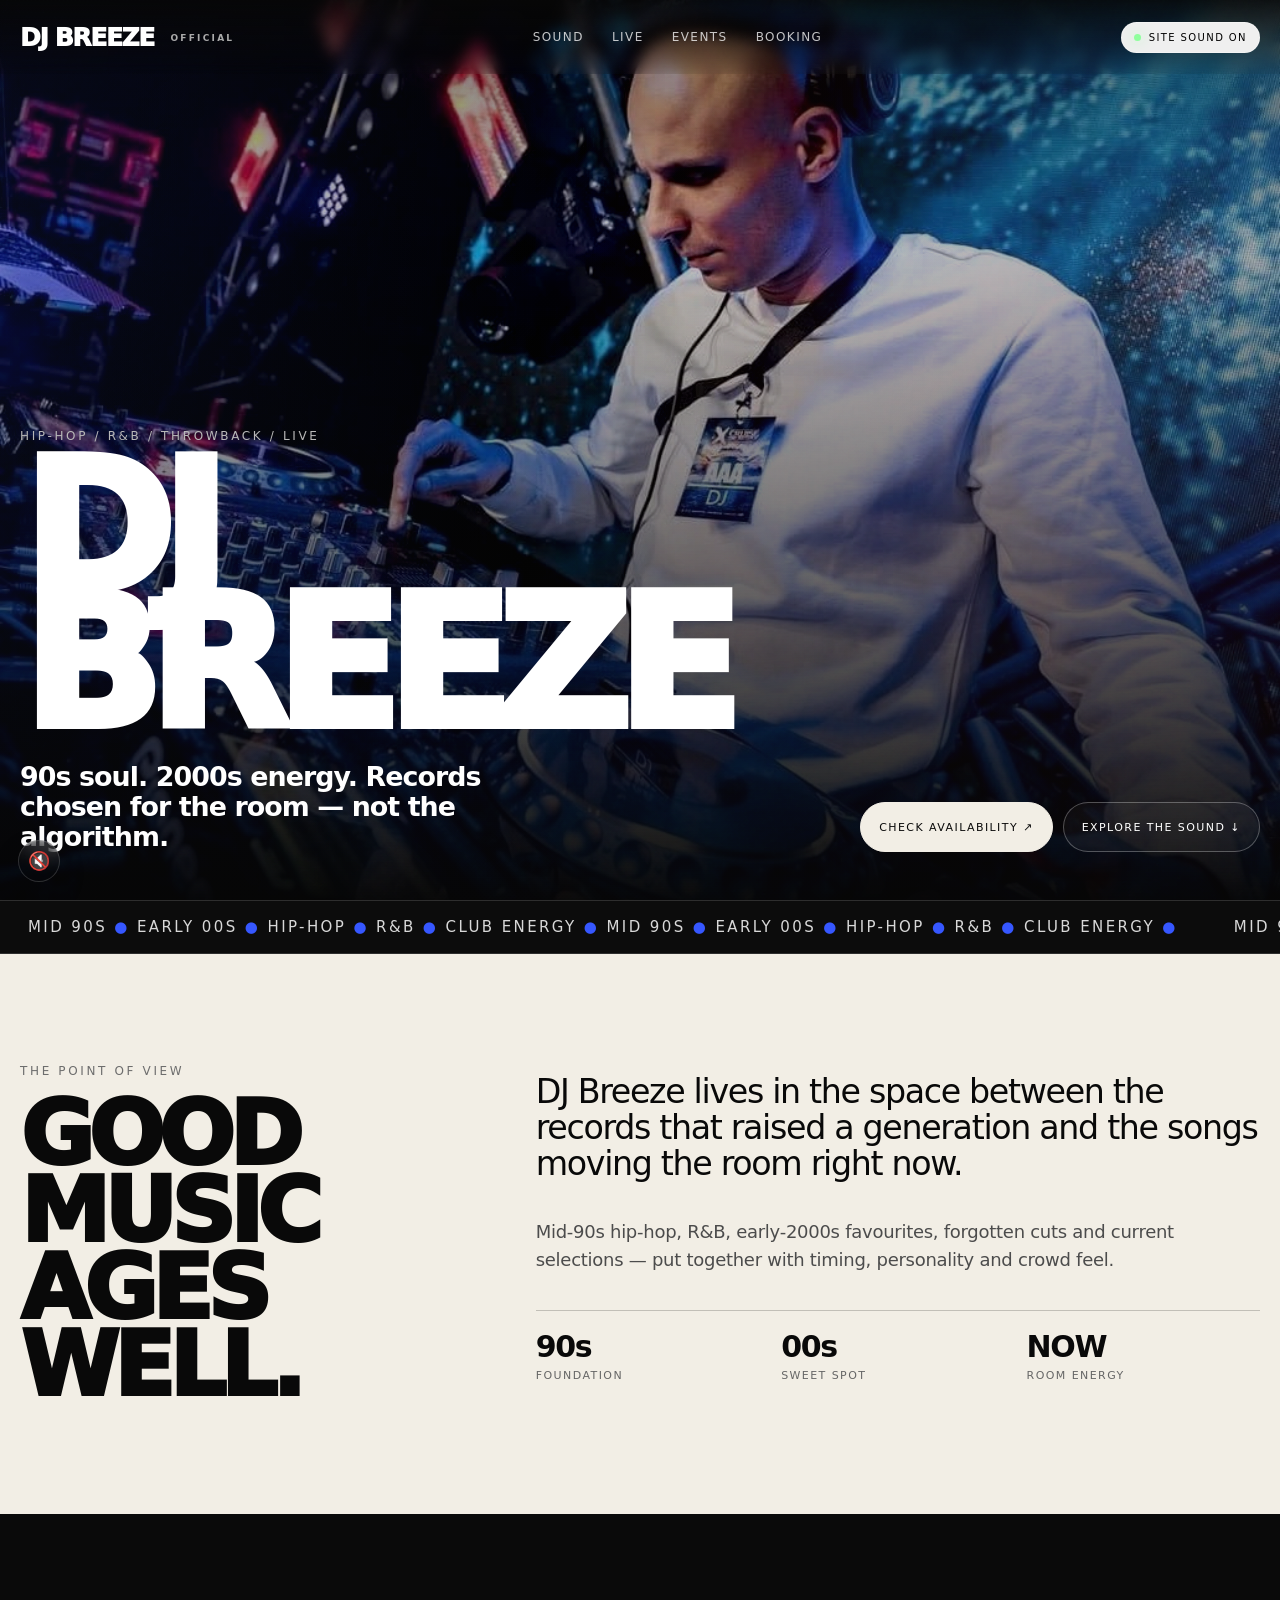
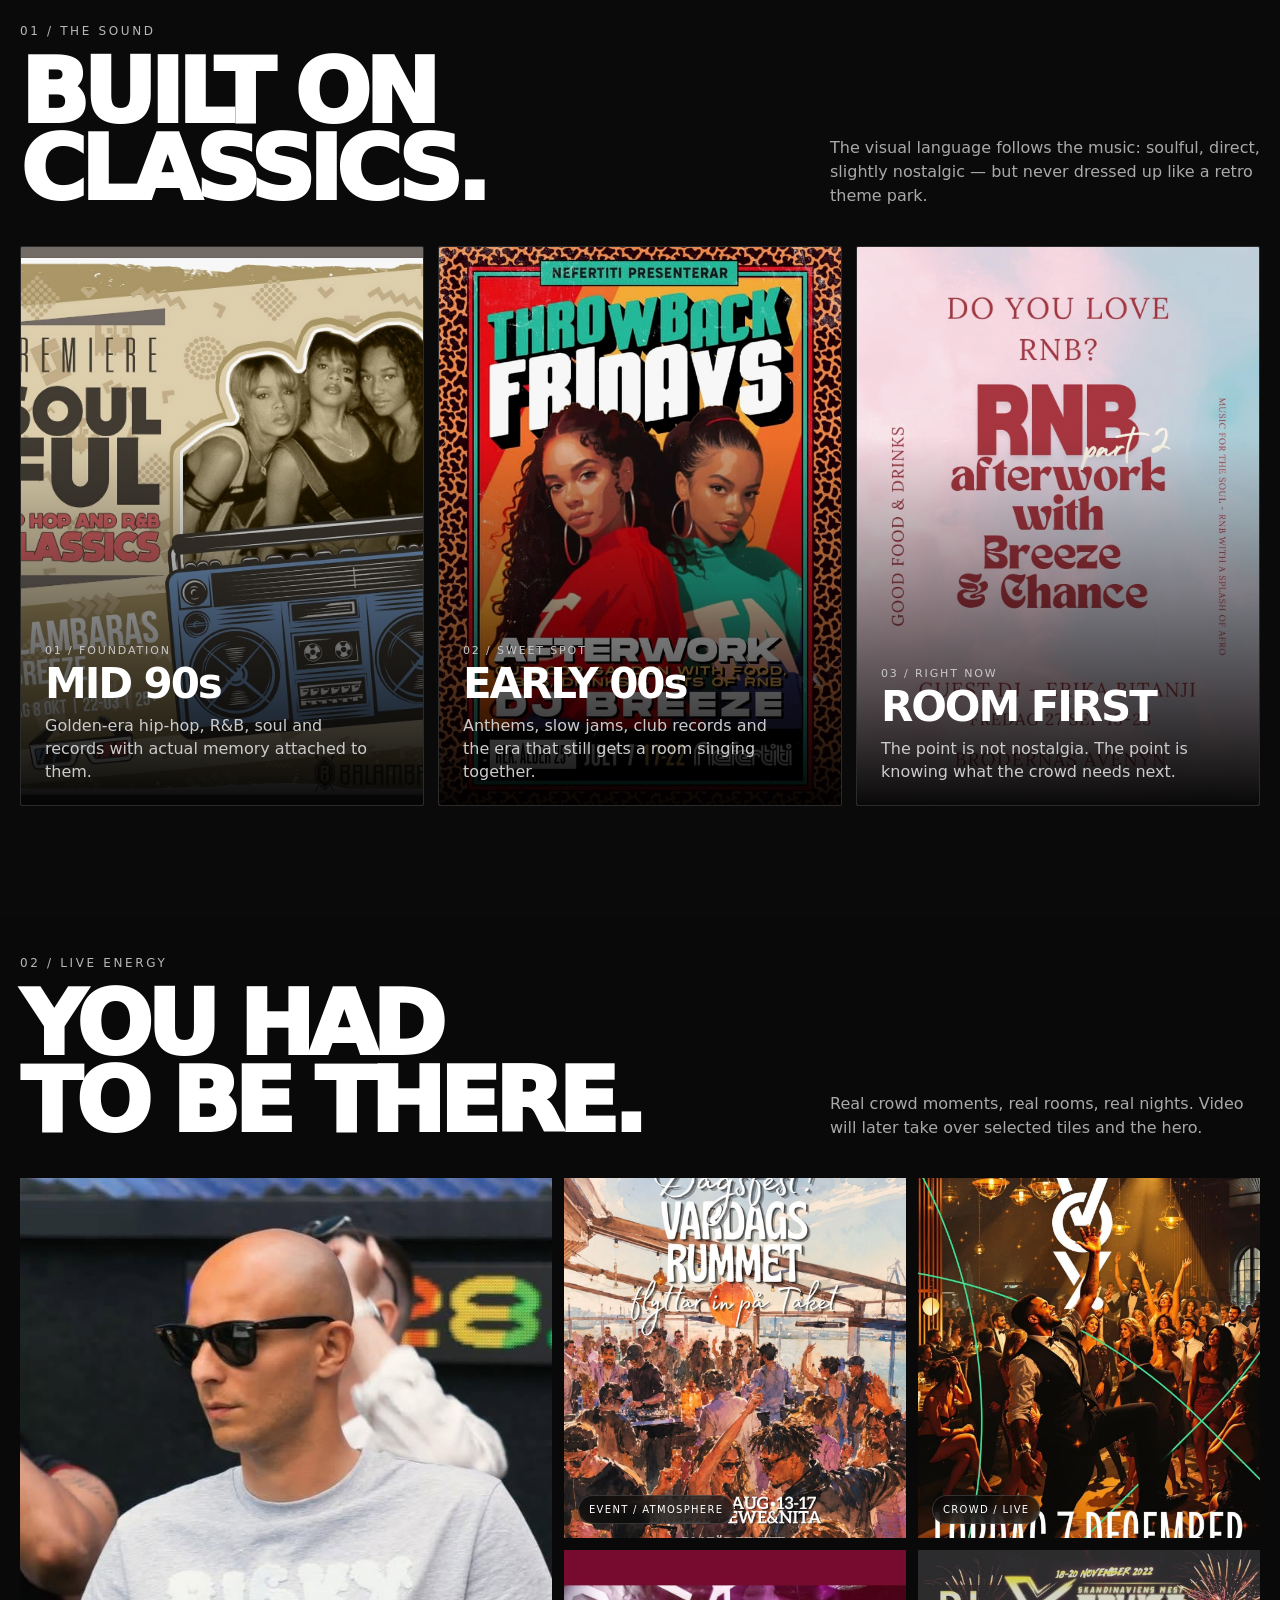
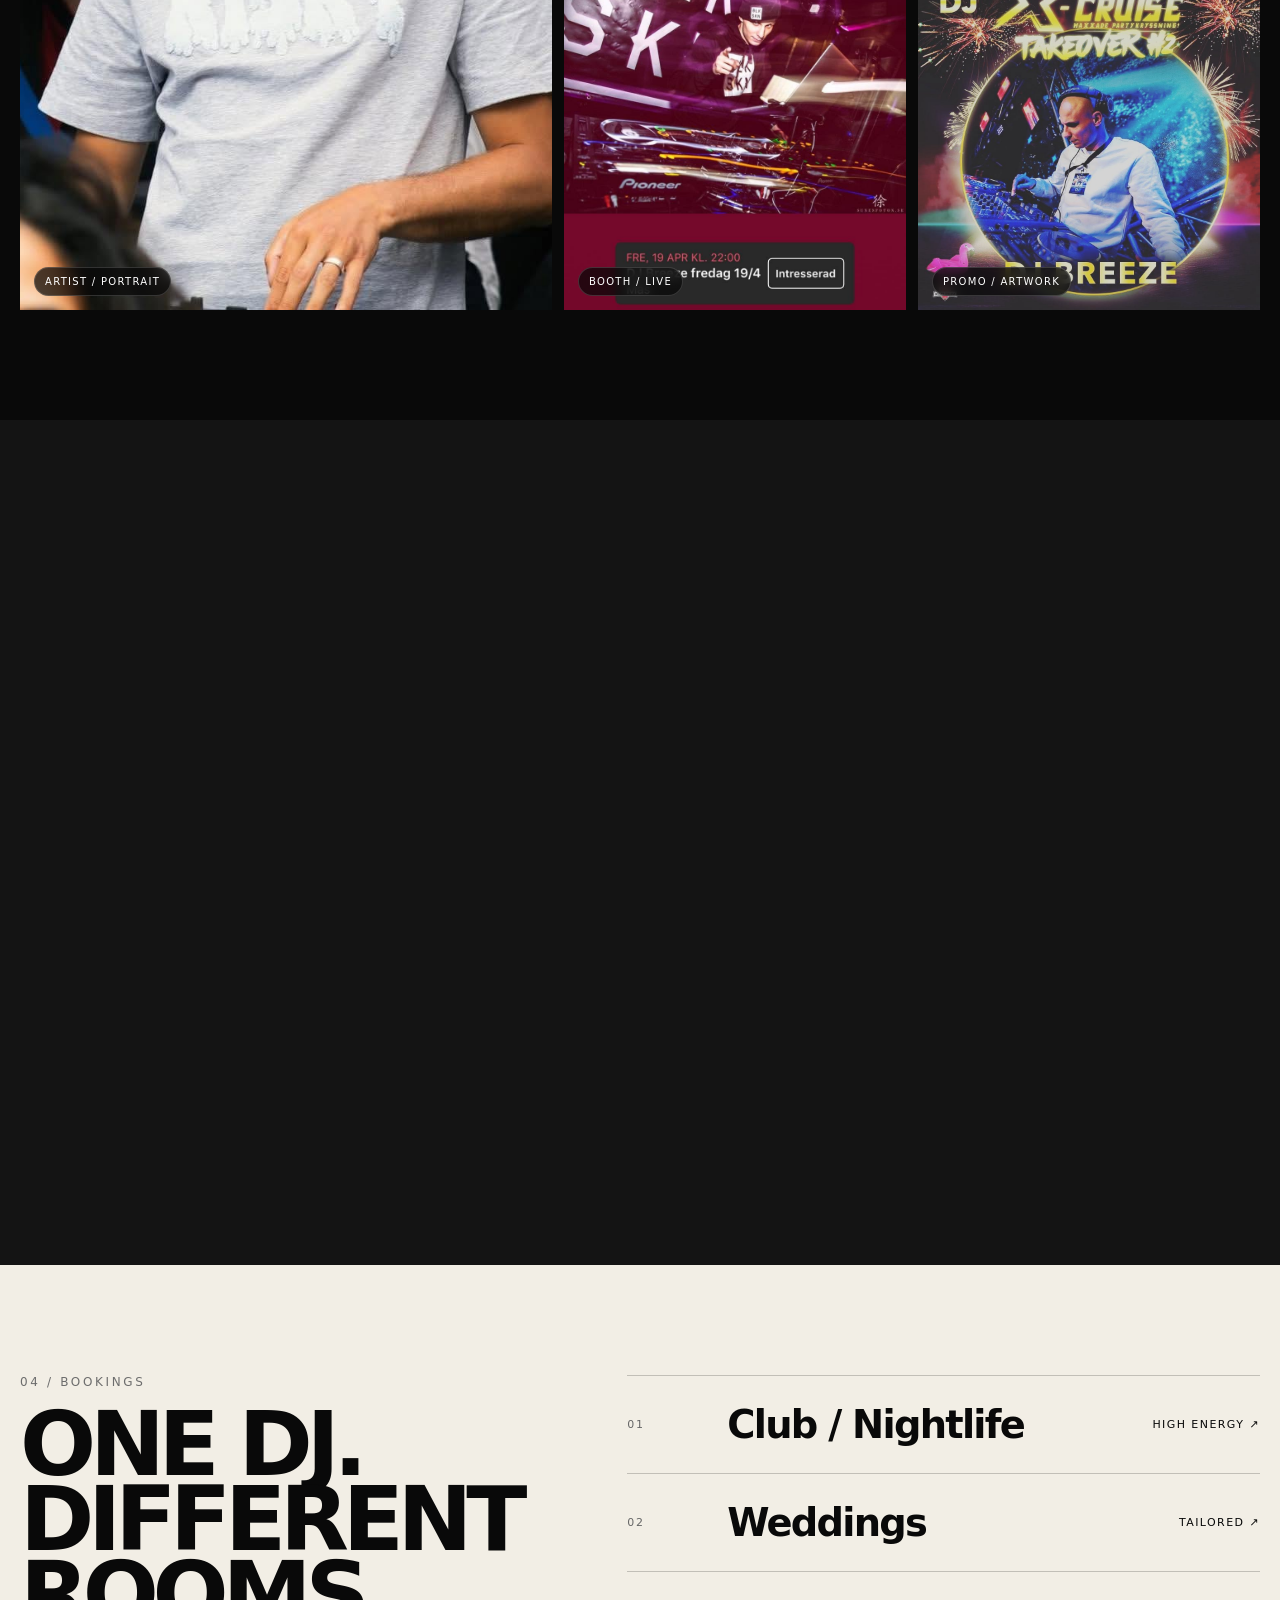
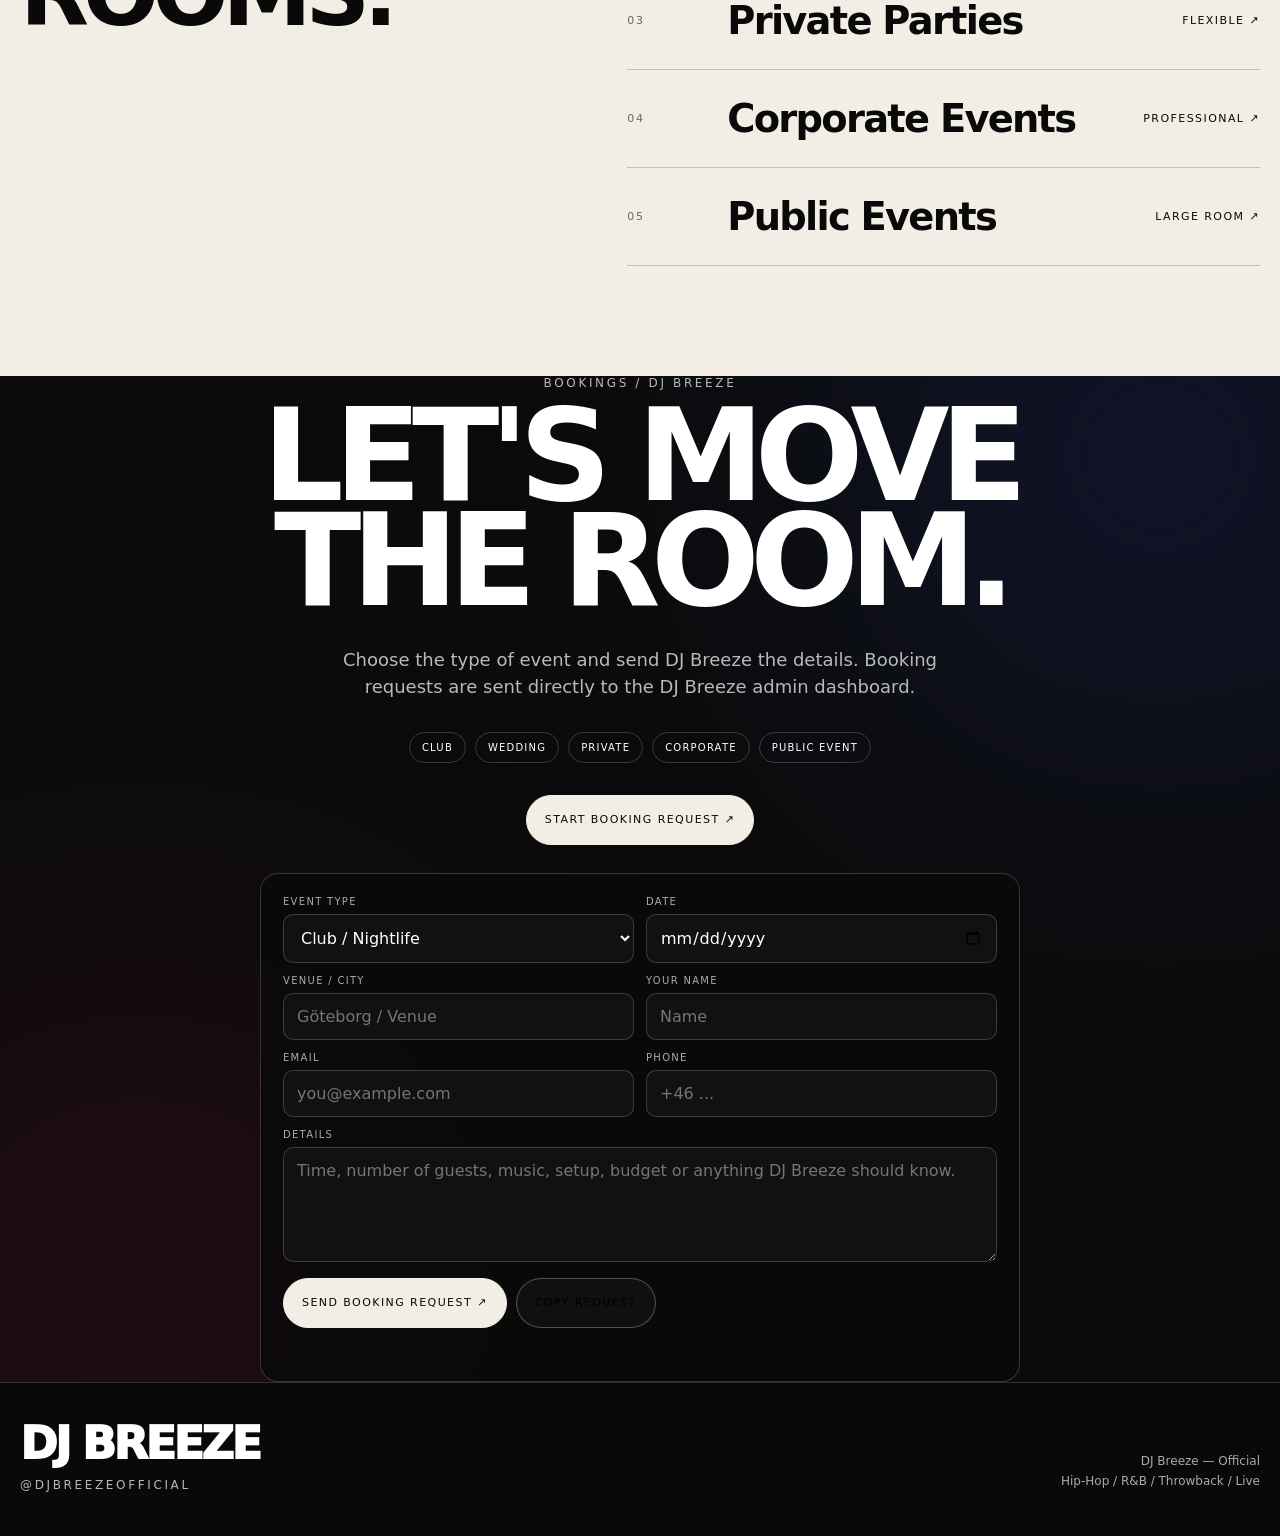
==== index.html @ ec3ae21b "Replace mobile patch stack with dedicated premium responsive layout [skip ci]" ====
<!doctype html>
<html lang="sv">
<head>
<meta charset="utf-8" />
<meta name="viewport" content="width=device-width, initial-scale=1" />
<title>DJ Breeze — Official</title>
<meta name="description" content="DJ Breeze — Hip-Hop, R&B, throwback energy och live moments." />
<style>
  :root {
    --ink:#090909;
    --paper:#f2eee5;
    --paper-2:#ddd5c5;
    --wine:#8a1538;
    --blue:#3657ff;
    --line:rgba(255,255,255,.18);
    --muted:#a7a7a7;
    --max:1400px;
  }
  *{box-sizing:border-box}
  html{scroll-behavior:smooth;background:var(--ink)}
  body{
    margin:0;background:var(--ink);color:#fff;
    font-family:Inter, ui-sans-serif, system-ui, -apple-system, BlinkMacSystemFont, "Segoe UI", sans-serif;
    overflow-x:hidden;
  }
  body::before{
    content:"";position:fixed;inset:0;pointer-events:none;z-index:99;opacity:.12;
    background-image:url("data:image/svg+xml,%3Csvg viewBox='0 0 180 180' xmlns='http://www.w3.org/2000/svg'%3E%3Cfilter id='n'%3E%3CfeTurbulence type='fractalNoise' baseFrequency='.9' numOctaves='3' stitchTiles='stitch'/%3E%3C/filter%3E%3Crect width='100%25' height='100%25' filter='url(%23n)' opacity='.45'/%3E%3C/svg%3E");
    mix-blend-mode:soft-light;
  }
  a{color:inherit;text-decoration:none}
  button{font:inherit}
  .wrap{width:min(calc(100% - 40px),var(--max));margin:auto}
  .kicker{font-size:12px;letter-spacing:.22em;text-transform:uppercase;color:#b8b8b8}
  .section{padding:110px 0}
  .rule{height:1px;background:rgba(255,255,255,.16)}
  .nav{
    position:fixed;top:0;left:0;right:0;z-index:50;height:74px;
    display:flex;align-items:center;background:linear-gradient(to bottom,rgba(7,7,7,.88),rgba(7,7,7,.08));
    backdrop-filter:blur(7px);
  }
  .nav-inner{width:min(calc(100% - 40px),var(--max));margin:auto;display:flex;align-items:center;justify-content:space-between;gap:30px}
  .brand{font-weight:950;letter-spacing:-.055em;font-size:25px}
  .brand small{font-size:9px;letter-spacing:.25em;font-weight:700;margin-left:9px;color:#aaa;vertical-align:middle}
  .nav-links{display:flex;gap:28px;font-size:12px;text-transform:uppercase;letter-spacing:.12em}
  .nav-links a{opacity:.76;transition:.2s}
  .nav-links a:hover{opacity:1}
  .sound-chip{
    border:1px solid rgba(255,255,255,.28);border-radius:999px;padding:9px 12px;
    font-size:10px;letter-spacing:.14em;text-transform:uppercase;display:flex;gap:8px;align-items:center;
  }
  .sound-dot{width:7px;height:7px;border-radius:50%;background:#707070}
  .hero{min-height:100svh;position:relative;display:flex;align-items:flex-end;overflow:hidden}
  .hero-media{position:absolute;inset:0}
  .hero-media img{width:100%;height:100%;object-fit:cover;object-position:center 43%;filter:saturate(.86) contrast(1.06)}
  .hero-media::after{
    content:"";position:absolute;inset:0;
    background:
      linear-gradient(to top,rgba(6,6,6,.98) 0%,rgba(6,6,6,.45) 44%,rgba(6,6,6,.18) 70%,rgba(6,6,6,.5) 100%),
      linear-gradient(95deg,rgba(54,87,255,.13),transparent 42%,rgba(138,21,56,.17));
  }
  .hero-content{position:relative;z-index:2;width:min(calc(100% - 40px),var(--max));margin:0 auto;padding:130px 0 48px}
  .hero-topline{display:flex;justify-content:flex-start;align-items:end;gap:24px;margin-bottom:18px}
  .hero h1{margin:0;font-size:clamp(76px,14.4vw,220px);line-height:.74;letter-spacing:-.08em;font-weight:1000}
  .hero h1 span{display:block}
  .hero-sub{display:flex;justify-content:space-between;align-items:flex-end;gap:30px;margin-top:28px}
  .hero-sub p{margin:0;max-width:540px;font-size:clamp(20px,2.1vw,33px);line-height:1.12;font-weight:650;letter-spacing:-.035em}
  .hero-actions{display:flex;gap:10px;flex-wrap:wrap;justify-content:flex-end}
  .btn{
    min-height:50px;padding:0 18px;border-radius:999px;border:1px solid rgba(255,255,255,.28);
    display:inline-flex;align-items:center;justify-content:center;gap:9px;text-transform:uppercase;
    font-size:11px;letter-spacing:.13em;transition:.25s;background:rgba(255,255,255,.03)
  }
  .btn:hover{transform:translateY(-2px);background:#fff;color:#000}
  .btn.primary{background:var(--paper);color:#090909;border-color:var(--paper)}
  .marquee{overflow:hidden;border-top:1px solid rgba(255,255,255,.14);border-bottom:1px solid rgba(255,255,255,.14);background:#0c0c0c}
  .marquee-track{display:flex;width:max-content;animation:marquee 24s linear infinite}
  .marquee-item{font-size:15px;letter-spacing:.16em;text-transform:uppercase;padding:17px 28px;white-space:nowrap;color:#d8d8d8}
  .marquee-item b{color:var(--blue)}
  @keyframes marquee{to{transform:translateX(-50%)}}
  .manifesto{background:var(--paper);color:var(--ink)}
  .manifesto-grid{display:grid;grid-template-columns:.8fr 1.3fr;gap:70px;align-items:start}
  .manifesto h2{font-size:clamp(52px,7vw,115px);line-height:.86;letter-spacing:-.065em;margin:0;font-weight:950}
  .manifesto-copy{padding-top:10px}
  .manifesto-copy p{font-size:clamp(23px,2.6vw,42px);line-height:1.08;letter-spacing:-.04em;margin:0 0 36px;max-width:920px}
  .manifesto-meta{display:grid;grid-template-columns:repeat(3,1fr);gap:12px;border-top:1px solid rgba(0,0,0,.2);padding-top:18px}
  .meta-box strong{display:block;font-size:30px;letter-spacing:-.045em}
  .meta-box span{font-size:11px;letter-spacing:.13em;text-transform:uppercase;color:#666}
  .sound-section{background:#0a0a0a}
  .section-head{display:flex;align-items:flex-end;justify-content:space-between;gap:30px;margin-bottom:38px}
  .section-head h2{font-size:clamp(50px,7vw,104px);line-height:.86;letter-spacing:-.065em;margin:0;font-weight:950}
  .section-head p{max-width:430px;color:#a9a9a9;line-height:1.5;margin:0}
  .era-grid{display:grid;grid-template-columns:repeat(3,1fr);gap:14px}
  .era-card{position:relative;min-height:560px;overflow:hidden;border-radius:2px;background:#161616;border:1px solid rgba(255,255,255,.09)}
  .era-card img{width:100%;height:100%;object-fit:cover;position:absolute;inset:0;transition:transform .6s ease;filter:saturate(.88) contrast(1.05)}
  .era-card:hover img{transform:scale(1.035)}
  .era-card::after{content:"";position:absolute;inset:0;background:linear-gradient(to top,rgba(0,0,0,.96),rgba(0,0,0,.03) 66%)}
  .era-copy{position:absolute;z-index:2;left:24px;right:24px;bottom:22px}
  .era-num{font-size:11px;letter-spacing:.17em;color:#c8c8c8}
  .era-copy h3{font-size:42px;line-height:.92;letter-spacing:-.05em;margin:8px 0 10px}
  .era-copy p{margin:0;color:#cbcbcb;max-width:330px;line-height:1.45}
  .live-section{padding-top:40px}
  .gallery{display:grid;grid-template-columns:1.4fr .9fr .9fr;grid-template-rows:360px 360px;gap:12px}
  .tile{overflow:hidden;position:relative;background:#111}
  .tile.tall{grid-row:span 2}
  .tile img{width:100%;height:100%;object-fit:cover;transition:transform .55s ease}
  .tile:hover img{transform:scale(1.025)}
  .tile .tag{position:absolute;left:14px;bottom:14px;background:rgba(8,8,8,.72);backdrop-filter:blur(6px);border:1px solid rgba(255,255,255,.16);border-radius:999px;padding:8px 10px;font-size:10px;letter-spacing:.13em;text-transform:uppercase}
  .posters{background:#141414;padding:88px 0 100px}
  .poster-rail{display:grid;grid-template-columns:repeat(4,1fr);gap:14px;align-items:start}
  .poster{background:#0e0e0e;overflow:hidden;position:relative}
  .poster img{display:block;width:100%;aspect-ratio:3/4;object-fit:cover;transition:.5s}
  .poster:nth-child(2) img{aspect-ratio:1/1}
  .poster:hover img{transform:scale(1.025)}
  .poster-cap{display:flex;justify-content:space-between;gap:20px;padding:12px 2px;color:#aaa;font-size:10px;text-transform:uppercase;letter-spacing:.12em}
  .services{background:var(--paper);color:var(--ink)}
  .services-grid{display:grid;grid-template-columns:1fr 1.2fr;gap:80px}
  .services h2{font-size:clamp(54px,7vw,110px);line-height:.84;letter-spacing:-.07em;margin:0;position:sticky;top:110px}
  .service-list{border-top:1px solid rgba(0,0,0,.2)}
  .service-row{display:grid;grid-template-columns:80px 1fr auto;gap:20px;align-items:center;padding:26px 0;border-bottom:1px solid rgba(0,0,0,.2)}
  .service-row span:first-child{font-size:11px;letter-spacing:.15em;color:#666}
  .service-row strong{font-size:clamp(27px,3vw,48px);letter-spacing:-.045em}
  .service-row em{font-style:normal;font-size:11px;letter-spacing:.13em;text-transform:uppercase}
  .booking{min-height:78vh;display:flex;align-items:center;position:relative;overflow:hidden;background:#0b0b0b}
  .booking::before{content:"";position:absolute;width:520px;height:520px;border-radius:50%;background:var(--wine);filter:blur(160px);opacity:.26;left:-120px;bottom:-160px}
  .booking::after{content:"";position:absolute;width:520px;height:520px;border-radius:50%;background:var(--blue);filter:blur(170px);opacity:.2;right:-140px;top:-180px}
  .booking-inner{position:relative;z-index:2;text-align:center;width:min(calc(100% - 40px),1100px);margin:auto}
  .booking h2{font-size:clamp(64px,10vw,150px);line-height:.82;letter-spacing:-.075em;margin:14px 0 32px}
  .booking p{font-size:18px;color:#b9b9b9;max-width:650px;margin:0 auto 32px;line-height:1.5}
  .booking .chips{display:flex;justify-content:center;flex-wrap:wrap;gap:9px;margin-bottom:32px}
  .booking .chips span{border:1px solid rgba(255,255,255,.19);border-radius:999px;padding:9px 12px;font-size:10px;letter-spacing:.12em;text-transform:uppercase}
  footer{padding:34px 0 44px;border-top:1px solid rgba(255,255,255,.15);background:#090909}
  .footer-grid{display:flex;justify-content:space-between;gap:30px;align-items:end}
  .footer-brand{font-size:45px;font-weight:950;letter-spacing:-.06em}
  .footer-right{text-align:right;color:#aaa;font-size:12px;line-height:1.7}
  .reveal{opacity:0;transform:translateY(28px);transition:opacity .8s ease,transform .8s ease}
  .reveal.in{opacity:1;transform:none}
  .mobile-menu{display:none}
  @media (max-width: 980px){
    .nav-links{display:none}
    .manifesto-grid,.services-grid{grid-template-columns:1fr;gap:40px}
    .manifesto-meta{grid-template-columns:1fr}
    .era-grid{grid-template-columns:1fr}
    .era-card{min-height:520px}
    .gallery{grid-template-columns:1fr 1fr;grid-template-rows:420px 300px 300px}
    .tile.tall{grid-row:auto;grid-column:span 2}
    .poster-rail{grid-template-columns:1fr 1fr}
    .services h2{position:static}
  }
  @media (max-width: 640px){
    .wrap,.nav-inner,.hero-content{width:min(calc(100% - 26px),var(--max))}
    .nav{height:64px}
    .brand small{display:none}
    .hero-content{padding-bottom:28px}
    .hero h1{font-size:clamp(68px,25vw,110px)}
    .hero-topline{align-items:flex-start}
    .hero-sub{flex-direction:column;align-items:flex-start}
    .hero-actions{justify-content:flex-start}
    .section{padding:78px 0}
    .manifesto h2,.section-head h2{font-size:58px}
    .manifesto-copy p{font-size:26px}
    .section-head{align-items:flex-start;flex-direction:column}
    .gallery{display:grid;grid-template-columns:1fr;grid-template-rows:none}
    .tile,.tile.tall{height:370px;grid-column:auto}
    .poster-rail{grid-template-columns:1fr 1fr;gap:9px}
    .poster-cap{display:none}
    .service-row{grid-template-columns:46px 1fr;gap:10px}
    .service-row em{grid-column:2}
    .booking h2{font-size:68px}
    .footer-grid{flex-direction:column;align-items:flex-start}
    .footer-right{text-align:left}
  }

  .site-sound-chip{opacity:.58;cursor:default}
  .hero-media{position:absolute;inset:0;background:#050505}
  .hero-media video{
    position:absolute;inset:0;width:100%;height:100%;
    object-fit:cover;object-position:center center;
    filter:saturate(.9) contrast(1.07) brightness(.88);
  }
  .hero-media::after{
    content:"";position:absolute;inset:0;z-index:1;
    background:
      linear-gradient(to top,rgba(6,6,6,.98) 0%,rgba(6,6,6,.47) 42%,rgba(6,6,6,.13) 72%,rgba(6,6,6,.48) 100%),
      linear-gradient(95deg,rgba(54,87,255,.12),transparent 42%,rgba(138,21,56,.16));
    pointer-events:none;
  }
  .hero-sound-wrap{display:flex;justify-content:center;margin:10px 0 10px}
  .hero-sound{
    width:88px;height:32px;border:1px solid rgba(255,255,255,.26);border-radius:999px;
    background:rgba(8,8,8,.36);backdrop-filter:blur(9px);color:#fff;
    display:inline-flex;align-items:center;gap:8px;justify-content:center;cursor:pointer;
    font-size:9px;letter-spacing:.13em;text-transform:uppercase;
  }
  .hero-sound-icon{font-size:8px;color:#888}
  .hero-sound.sound-on .hero-sound-icon{
    color:#8eff9c;text-shadow:0 0 10px rgba(142,255,156,.75);
  }
  @media (max-width:640px){
    .hero-media video{object-position:center center}
    .hero-sound-wrap{justify-content:flex-start;margin:6px 0 15px}
  }


  .site-sound-chip{opacity:1;cursor:pointer}
  .site-sound-chip:hover{background:rgba(255,255,255,.10)}
  .site-sound-chip.sound-on .sound-dot{
    background:#8eff9c;
    box-shadow:0 0 14px rgba(142,255,156,.72);
  }


  .sr-only{
    position:absolute !important;
    width:1px;height:1px;
    padding:0;margin:-1px;
    overflow:hidden;clip:rect(0,0,0,0);
    white-space:nowrap;border:0;
  }
  .hero-sound-wrap,
  .hero-sound{display:none !important}
  .hero{position:relative}
  .hero-sound-corner{
    position:absolute;
    left:18px;
    bottom:18px;
    z-index:3;
    width:42px;
    height:42px;
    display:inline-flex;
    align-items:center;
    justify-content:center;
    border-radius:999px;
    border:1px solid rgba(255,255,255,.16);
    background:rgba(6,6,6,.18);
    color:#fff;
    backdrop-filter:blur(10px);
    box-shadow:0 12px 30px rgba(0,0,0,.14);
    cursor:pointer;
    transition:transform .2s ease, background .2s ease, border-color .2s ease;
  }
  .hero-sound-corner:hover{
    transform:translateY(-1px);
    background:rgba(255,255,255,.10);
    border-color:rgba(255,255,255,.34);
  }
  .hero-sound-corner-icon{
    font-size:18px;
    line-height:1;
    filter:grayscale(.05);
  }
  .hero-sound-corner.sound-on .hero-sound-corner-icon{
    text-shadow:0 0 10px rgba(142,255,156,.45);
  }
  @media (max-width: 640px){
    .hero-sound-corner{
      left:10px;
      bottom:12px;
      width:40px;
      height:40px;
    }
    .hero-sound-corner-icon{font-size:16px}
  }

  /* Booking controls are real anchors so they work even if JavaScript is blocked. */
  .service-row-link{color:inherit;text-decoration:none;cursor:pointer}
  .service-row-link:hover{background:rgba(0,0,0,.055)}
  .booking .chips a{
    border:1px solid rgba(255,255,255,.19);border-radius:999px;padding:9px 12px;
    font-size:10px;letter-spacing:.12em;text-transform:uppercase;cursor:pointer;
    transition:.2s;color:#fff;text-decoration:none
  }
  .booking .chips a:hover,.booking .chips a.active{background:var(--paper);color:#090909;border-color:var(--paper)}
  .booking-form-wrap{
    width:min(100%,760px);margin:28px auto 0;text-align:left;
    border:1px solid rgba(255,255,255,.18);background:rgba(10,10,10,.78);
    backdrop-filter:blur(14px);padding:22px;border-radius:18px
  }
  .booking-form-grid{display:grid;grid-template-columns:1fr 1fr;gap:12px}
  .booking-field{display:flex;flex-direction:column;gap:7px}
  .booking-field.full{grid-column:1/-1}
  .booking-field label{font-size:10px;letter-spacing:.13em;text-transform:uppercase;color:#aaa}
  .booking-field input,.booking-field select,.booking-field textarea{
    width:100%;border:1px solid rgba(255,255,255,.18);background:#111;color:#fff;
    border-radius:10px;padding:13px;font:inherit;outline:none
  }
  .booking-field textarea{min-height:115px;resize:vertical}
  .booking-field input:focus,.booking-field select:focus,.booking-field textarea:focus{border-color:rgba(255,255,255,.55)}
  .booking-form-actions{display:flex;gap:9px;flex-wrap:wrap;margin-top:16px}
  .booking-status{margin-top:13px;color:#bbb;font-size:12px;line-height:1.5;min-height:18px}
  .booking-form-actions .btn{cursor:pointer}
  #booking-form{scroll-margin-top:90px}
  @media(max-width:640px){
    .booking-form-grid{grid-template-columns:1fr}
    .booking-field.full{grid-column:auto}
    .booking-form-wrap{padding:16px}
  }


</style>
<link rel="stylesheet" href="css/mobile-premium.css?v=20260910-1">
</head>
<body>

<audio id="siteSoundtrack" preload="auto" loop autoplay>
  <source src="assets/audio/website-mix.mp3" type="audio/mpeg">
</audio>

<header class="nav">
  <div class="nav-inner">
    <a class="brand" href="#top">DJ BREEZE <small>OFFICIAL</small></a>
    <nav class="nav-links" aria-label="Main navigation">
      <a href="#sound">Sound</a>
      <a href="#live">Live</a>
      <a href="#events">Events</a>
      <a href="#booking">Booking</a>
    </nav>
    <button class="sound-chip site-sound-chip sound-on" id="siteSoundToggle" type="button" aria-pressed="true" title="Slå på eller av sidans soundtrack">
      <span class="sound-dot"></span><span id="siteSoundLabel">Site sound on</span>
    </button>
  </div>
</header>

<main id="top">
<section class="hero">
  <div class="hero-media">
    <video id="heroVideo" autoplay muted loop playsinline preload="metadata" poster="assets/images/hero-poster.jpg">
      <source src="assets/video/hero.mp4" type="video/mp4">
    </video>
  </div>
  <div class="hero-content">
    <div class="hero-topline">
      <div class="kicker">Hip-Hop / R&B / Throwback / Live</div>
      
    </div>

    <h1><span>DJ</span><span>BREEZE</span></h1>
    <div class="hero-sub">
      <p>90s soul. 2000s energy. Records chosen for the room — not the algorithm.</p>
      <div class="hero-actions">
        <a class="btn primary" href="#booking">Check availability ↗</a>
        <a class="btn" href="#sound">Explore the sound ↓</a>
      </div>
    </div>
  </div>
    <button id="heroSoundToggle" class="hero-sound-corner" type="button" aria-pressed="false" aria-label="Toggle hero sound" title="Hero sound">
      <span id="heroSoundIcon" class="hero-sound-corner-icon">🔇</span>
      <span id="heroSoundLabel" class="sr-only">Hero sound off</span>
    </button>
</section>

<div class="marquee" aria-hidden="true">
  <div class="marquee-track">
    <div class="marquee-item">MID 90s <b>●</b> EARLY 00s <b>●</b> HIP-HOP <b>●</b> R&B <b>●</b> CLUB ENERGY <b>●</b> MID 90s <b>●</b> EARLY 00s <b>●</b> HIP-HOP <b>●</b> R&B <b>●</b> CLUB ENERGY <b>●</b></div>
    <div class="marquee-item">MID 90s <b>●</b> EARLY 00s <b>●</b> HIP-HOP <b>●</b> R&B <b>●</b> CLUB ENERGY <b>●</b> MID 90s <b>●</b> EARLY 00s <b>●</b> HIP-HOP <b>●</b> R&B <b>●</b> CLUB ENERGY <b>●</b></div>
  </div>
</div>

<section class="section manifesto">
  <div class="wrap manifesto-grid">
    <div class="reveal">
      <div class="kicker" style="color:#6d6d6d;margin-bottom:18px">The point of view</div>
      <h2>GOOD<br>MUSIC<br>AGES<br>WELL.</h2>
    </div>
    <div class="manifesto-copy reveal">
      <p>DJ Breeze lives in the space between the records that raised a generation and the songs moving the room right now.</p>
      <p style="font-size:18px;max-width:720px;line-height:1.55;letter-spacing:-.015em;color:#4c4c4c">Mid-90s hip-hop, R&B, early-2000s favourites, forgotten cuts and current selections — put together with timing, personality and crowd feel.</p>
      <div class="manifesto-meta">
        <div class="meta-box"><strong>90s</strong><span>Foundation</span></div>
        <div class="meta-box"><strong>00s</strong><span>Sweet spot</span></div>
        <div class="meta-box"><strong>NOW</strong><span>Room energy</span></div>
      </div>
    </div>
  </div>
</section>

<section id="sound" class="section sound-section">
  <div class="wrap">
    <div class="section-head reveal">
      <div>
        <div class="kicker" style="margin-bottom:16px">01 / The Sound</div>
        <h2>BUILT ON<br>CLASSICS.</h2>
      </div>
      <p>The visual language follows the music: soulful, direct, slightly nostalgic — but never dressed up like a retro theme park.</p>
    </div>
    <div class="era-grid">
      <article class="era-card reveal">
        <img src="assets/images/soulful-classics.jpg" alt="Soulful Hip Hop and R&B Classics flyer">
        <div class="era-copy"><div class="era-num">01 / FOUNDATION</div><h3>MID 90s</h3><p>Golden-era hip-hop, R&B, soul and records with actual memory attached to them.</p></div>
      </article>
      <article class="era-card reveal">
        <img src="assets/images/throwback-fridays.jpg" alt="Throwback Fridays flyer">
        <div class="era-copy"><div class="era-num">02 / SWEET SPOT</div><h3>EARLY 00s</h3><p>Anthems, slow jams, club records and the era that still gets a room singing together.</p></div>
      </article>
      <article class="era-card reveal">
        <img src="assets/images/rnb-afterwork.jpg" alt="R&B Afterwork event flyer">
        <div class="era-copy"><div class="era-num">03 / RIGHT NOW</div><h3>ROOM FIRST</h3><p>The point is not nostalgia. The point is knowing what the crowd needs next.</p></div>
      </article>
    </div>
  </div>
</section>

<section id="live" class="section live-section">
  <div class="wrap">
    <div class="section-head reveal">
      <div>
        <div class="kicker" style="margin-bottom:16px">02 / Live Energy</div>
        <h2>YOU HAD<br>TO BE THERE.</h2>
      </div>
      <p>Real crowd moments, real rooms, real nights. Video will later take over selected tiles and the hero.</p>
    </div>
    <div class="gallery">
      <div class="tile tall reveal"><img src="assets/images/dj-breeze-portrait.jpg" alt="Portrait of DJ Breeze"><span class="tag">Artist / Portrait</span></div>
      <div class="tile reveal"><img src="assets/images/outdoor-event.jpg" alt="Outdoor event atmosphere"><span class="tag">Event / Atmosphere</span></div>
      <div class="tile reveal"><img src="assets/images/crowd-live.jpg" alt="Crowd at a live event"><span class="tag">Crowd / Live</span></div>
      <div class="tile reveal"><img src="assets/images/booth-live.jpg" alt="DJ Breeze performing"><span class="tag">Booth / Live</span></div>
      <div class="tile reveal"><img src="assets/images/promo-artwork.jpg" alt="DJ Breeze event artwork"><span class="tag">Promo / Artwork</span></div>
    </div>
  </div>
</section>

<section class="posters">
  <div class="wrap">
    <div class="section-head reveal">
      <div>
        <div class="kicker" style="margin-bottom:16px">03 / Visual Archive</div>
        <h2>THE FLYERS<br>ARE PART OF IT.</h2>
      </div>
      <p>His existing artwork becomes part of the brand language rather than something hidden away in a gallery.</p>
    </div>
    <div class="poster-rail">
      <div class="poster reveal"><img src="assets/images/rnb-afterwork.jpg" alt="R&B Afterwork flyer"><div class="poster-cap"><span>R&B Afterwork</span><span>Archive</span></div></div>
      <div class="poster reveal"><img src="assets/images/soulful-classics.jpg" alt="Soulful Classics flyer"><div class="poster-cap"><span>Soulful Classics</span><span>Archive</span></div></div>
      <div class="poster reveal"><img src="assets/images/rnb-sounds.jpg" alt="R&B Sounds flyer"><div class="poster-cap"><span>R&B Sounds</span><span>Archive</span></div></div>
      <div class="poster reveal"><img src="assets/images/who-told-you.jpg" alt="Who Told You event flyer"><div class="poster-cap"><span>Who Told You?</span><span>Archive</span></div></div>
    </div>
  </div>
</section>

<section id="events" class="section services">
  <div class="wrap services-grid">
    <div class="reveal">
      <div class="kicker" style="color:#6d6d6d;margin-bottom:18px">04 / Bookings</div>
      <h2>ONE DJ.<br>DIFFERENT<br>ROOMS.</h2>
    </div>
    <div class="service-list reveal">
      <a class="service-row service-row-link booking-type-link" href="#booking-form" data-booking-type="club"><span>01</span><strong>Club / Nightlife</strong><em>High energy ↗</em></a>
      <a class="service-row service-row-link booking-type-link" href="#booking-form" data-booking-type="wedding"><span>02</span><strong>Weddings</strong><em>Tailored ↗</em></a>
      <a class="service-row service-row-link booking-type-link" href="#booking-form" data-booking-type="private"><span>03</span><strong>Private Parties</strong><em>Flexible ↗</em></a>
      <a class="service-row service-row-link booking-type-link" href="#booking-form" data-booking-type="corporate"><span>04</span><strong>Corporate Events</strong><em>Professional ↗</em></a>
      <a class="service-row service-row-link booking-type-link" href="#booking-form" data-booking-type="public"><span>05</span><strong>Public Events</strong><em>Large room ↗</em></a>
    </div>
  </div>
</section>

<section id="booking" class="booking">
  <div class="booking-inner reveal">
    <div class="kicker">Bookings / DJ Breeze</div>
    <h2>LET'S MOVE<br>THE ROOM.</h2>
    <p>Choose the type of event and send DJ Breeze the details. Booking requests are sent directly to the DJ Breeze admin dashboard.</p>
    <div class="chips">
      <a class="booking-type-link" href="#booking-form" data-booking-type="club">Club</a>
      <a class="booking-type-link" href="#booking-form" data-booking-type="wedding">Wedding</a>
      <a class="booking-type-link" href="#booking-form" data-booking-type="private">Private</a>
      <a class="booking-type-link" href="#booking-form" data-booking-type="corporate">Corporate</a>
      <a class="booking-type-link" href="#booking-form" data-booking-type="public">Public Event</a>
    </div>
    <a class="btn primary" href="#booking-form">Start booking request ↗</a>

    <div class="booking-form-wrap" id="booking-form">
      <form id="bookingForm">
        <div class="booking-form-grid">
          <div class="booking-field">
            <label for="bookingType">Event type</label>
            <select id="bookingType" required>
              <option value="club">Club / Nightlife</option>
              <option value="wedding">Wedding</option>
              <option value="private">Private Party</option>
              <option value="corporate">Corporate Event</option>
              <option value="public">Public Event / Festival</option>
            </select>
          </div>
          <div class="booking-field">
            <label for="bookingDate">Date</label>
            <input id="bookingDate" type="date" required>
          </div>
          <div class="booking-field">
            <label for="bookingVenue">Venue / City</label>
            <input id="bookingVenue" type="text" placeholder="Göteborg / Venue" required>
          </div>
          <div class="booking-field">
            <label for="bookingName">Your name</label>
            <input id="bookingName" type="text" placeholder="Name" required>
          </div>
          <div class="booking-field">
            <label for="bookingEmail">Email</label>
            <input id="bookingEmail" type="email" placeholder="you@example.com" required>
          </div>
          <div class="booking-field">
            <label for="bookingPhone">Phone</label>
            <input id="bookingPhone" type="tel" placeholder="+46 ...">
          </div>
          <div class="booking-field full">
            <label for="bookingMessage">Details</label>
            <textarea id="bookingMessage" placeholder="Time, number of guests, music, setup, budget or anything DJ Breeze should know."></textarea>
          </div>
        </div>
        <div class="booking-form-actions">
          <button class="btn primary" type="submit">Send booking request ↗</button>
          <button class="btn" id="copyBooking" type="button">Copy request</button>
        </div>
        <div class="booking-status" id="bookingStatus" aria-live="polite"></div>
      </form>
    </div>
  </div>
</section>
</main>

<footer>
  <div class="wrap footer-grid">
    <div>
      <div class="footer-brand">DJ BREEZE</div>
      <div class="kicker" style="margin-top:8px">@DJBREEZEOFFICIAL</div>
    </div>
    <div class="footer-right">DJ Breeze — Official<br>
      Hip-Hop / R&amp;B / Throwback / Live
    </div>
  </div>
</footer>

<script src="js/app.js?v=20260910-4"></script>
<script src="js/cms-runtime.js?v=20260910-2"></script>
<script src="js/site-controls.js?v=20260910-2"></script>
</body>
</html>
---- css/mobile-premium.css ----
/* DJ Breeze — deliberate responsive layout for phone/tablet.
   Loaded after the main inline styles so mobile has one clear source of truth. */

@media (max-width: 980px){
  html{scroll-padding-top:112px}
  body{overflow-x:hidden}
  .wrap,.nav-inner,.hero-content{width:min(calc(100% - 32px),var(--max)) !important}
  .section{padding:82px 0 !important}

  /* Navigation: intentional two-row mobile header */
  .nav{
    height:auto !important;
    min-height:86px !important;
    padding:10px 0 8px !important;
    background:rgba(7,7,7,.96) !important;
    border-bottom:1px solid rgba(255,255,255,.08);
  }
  .nav-inner{
    display:grid !important;
    grid-template-columns:minmax(0,1fr) auto !important;
    align-items:center !important;
    gap:8px 14px !important;
  }
  .brand{font-size:21px !important;white-space:nowrap}
  .brand small{font-size:7px !important}
  .site-sound-chip{justify-self:end !important;padding:8px 11px !important}
  .nav-links{
    grid-column:1/-1 !important;
    display:flex !important;
    width:100% !important;
    gap:22px !important;
    overflow-x:auto !important;
    white-space:nowrap !important;
    padding:2px 0 1px !important;
    scrollbar-width:none;
    font-size:10px !important;
  }
  .nav-links::-webkit-scrollbar{display:none}
  .nav-links a{flex:0 0 auto;opacity:.84 !important}

  /* Shared editorial headers: no cramped two-column text on narrow screens */
  .section-head{
    display:grid !important;
    grid-template-columns:1fr !important;
    align-items:start !important;
    gap:16px !important;
    margin-bottom:30px !important;
  }
  .section-head h2{font-size:clamp(50px,8.4vw,76px) !important;line-height:.88 !important}
  .section-head p{
    max-width:650px !important;
    margin:0 !important;
    font-size:14px !important;
    line-height:1.5 !important;
  }

  /* Point of view */
  .manifesto-grid,.services-grid{grid-template-columns:1fr !important;gap:34px !important}
  .manifesto h2{font-size:clamp(56px,9vw,78px) !important}
  .manifesto-copy{padding-top:0 !important}
  .manifesto-copy p{font-size:clamp(26px,4vw,34px) !important;margin-bottom:26px !important}
  .manifesto-meta{grid-template-columns:repeat(3,minmax(0,1fr)) !important;gap:10px !important}
  .meta-box strong{font-size:26px !important}

  /* Sound: tablet keeps cards readable and proportional */
  #sound .era-grid{grid-template-columns:repeat(3,minmax(0,1fr)) !important;gap:10px !important}
  #sound .era-card{
    min-height:390px !important;
    height:390px !important;
    width:100% !important;
    max-width:none !important;
    margin:0 !important;
    display:block !important;
  }
  #sound .era-card img{
    position:absolute !important;
    inset:0 !important;
    width:100% !important;
    height:100% !important;
    max-height:none !important;
    object-fit:cover !important;
  }
  #sound .era-card::after{display:block !important}
  #sound .era-copy{
    position:absolute !important;
    left:18px !important;right:18px !important;bottom:17px !important;
    padding:0 !important;background:transparent !important;
  }
  #sound .era-copy h3{font-size:30px !important;margin:6px 0 8px !important}
  #sound .era-copy p{font-size:12px !important;line-height:1.4 !important}

  /* Live gallery: substantial, edge-to-edge within the content width */
  #live .gallery{
    width:100% !important;
    max-width:none !important;
    margin:0 !important;
    display:grid !important;
    grid-template-columns:repeat(2,minmax(0,1fr)) !important;
    grid-template-rows:none !important;
    gap:10px !important;
  }
  #live .tile,#live .tile.tall{
    width:100% !important;max-width:none !important;height:auto !important;min-height:0 !important;
    aspect-ratio:4/3 !important;grid-column:auto !important;grid-row:auto !important;
  }
  #live .tile.tall:first-child{grid-column:1/-1 !important;aspect-ratio:16/9 !important}
  #live .tile img,#live .tile video{
    width:100% !important;height:100% !important;object-fit:cover !important;object-position:center !important;
    background:#0d0d0d !important;transform:none !important;
  }
  #live .tile:nth-child(2) img,#live .tile:nth-child(5) img{object-fit:contain !important}
  #live .tile .tag{font-size:8px !important;padding:6px 8px !important;left:8px !important;bottom:8px !important}
  #live.section{padding-bottom:76px !important}

  /* Archive: natural poster proportions; no forced tiny boxes */
  .posters{padding:76px 0 86px !important}
  .poster-rail{
    width:100% !important;max-width:none !important;margin:0 !important;
    display:grid !important;grid-template-columns:repeat(2,minmax(0,1fr)) !important;
    gap:14px !important;align-items:start !important;
  }
  .poster{width:100% !important;max-width:none !important;background:transparent !important}
  .poster img,.poster:nth-child(2) img{
    display:block !important;width:100% !important;height:auto !important;max-height:none !important;
    aspect-ratio:auto !important;object-fit:initial !important;background:transparent !important;transform:none !important;
  }
  .poster-cap{display:flex !important;font-size:8px !important;padding:8px 1px !important;line-height:1.25 !important}

  /* Services + booking */
  .services h2{position:static !important;font-size:clamp(58px,9vw,82px) !important}
  .service-row{grid-template-columns:54px 1fr auto !important;gap:12px !important;padding:22px 0 !important}
  .service-row strong{font-size:clamp(27px,4vw,38px) !important}
  .booking{min-height:auto !important;padding:88px 0 !important}
  .booking-inner{width:min(calc(100% - 32px),900px) !important}
  .booking h2{font-size:clamp(66px,11vw,100px) !important;margin:12px 0 26px !important}
  .booking p{font-size:16px !important;margin-bottom:26px !important}
  .booking-form-wrap{width:100% !important;margin-top:24px !important}
}

@media (max-width: 640px){
  html{scroll-padding-top:100px}
  .wrap,.nav-inner,.hero-content{width:calc(100% - 24px) !important}
  .section{padding:64px 0 !important}
  .kicker{font-size:9px !important}

  .nav{min-height:82px !important;padding:9px 0 7px !important}
  .brand{font-size:18px !important}
  .brand small{display:inline !important;font-size:6px !important;margin-left:6px !important}
  .site-sound-chip{padding:7px 9px !important;font-size:8px !important}
  .site-sound-chip #siteSoundLabel{display:inline !important}
  .nav-links{font-size:9px !important;gap:18px !important}

  /* Hero retains the desktop personality, simply recomposed */
  .hero{min-height:100svh !important}
  .hero-content{padding:122px 0 34px !important}
  .hero h1{font-size:clamp(72px,23vw,104px) !important;line-height:.76 !important}
  .hero-sub{flex-direction:column !important;align-items:flex-start !important;gap:20px !important;margin-top:22px !important}
  .hero-sub p{font-size:22px !important;max-width:340px !important}
  .hero-actions{justify-content:flex-start !important}
  .hero-actions .btn{min-height:44px !important;padding:0 15px !important;font-size:9px !important}

  .section-head{gap:12px !important;margin-bottom:24px !important}
  .section-head h2{font-size:48px !important;line-height:.88 !important}
  .section-head p{font-size:12px !important;max-width:330px !important}

  .manifesto h2{font-size:56px !important}
  .manifesto-copy p{font-size:25px !important}
  .manifesto-meta{grid-template-columns:repeat(3,minmax(0,1fr)) !important}
  .meta-box strong{font-size:23px !important}
  .meta-box span{font-size:8px !important}

  /* Sound becomes compact horizontal editorial cards — no giant stack, no thumbnails. */
  #sound .era-grid{display:grid !important;grid-template-columns:1fr !important;gap:10px !important}
  #sound .era-card{
    display:grid !important;
    grid-template-columns:42% 58% !important;
    min-height:180px !important;height:180px !important;
    border:1px solid rgba(255,255,255,.10) !important;
    background:#111 !important;
  }
  #sound .era-card img{
    position:relative !important;inset:auto !important;
    width:100% !important;height:100% !important;
    object-fit:contain !important;object-position:center !important;
    background:#0d0d0d !important;
  }
  #sound .era-card::after{display:none !important}
  #sound .era-copy{
    position:relative !important;left:auto !important;right:auto !important;bottom:auto !important;
    display:flex !important;flex-direction:column !important;justify-content:flex-end !important;
    min-width:0 !important;padding:14px !important;background:#111 !important;
  }
  #sound .era-num{font-size:8px !important}
  #sound .era-copy h3{font-size:25px !important;line-height:.95 !important;margin:6px 0 8px !important}
  #sound .era-copy p{font-size:11px !important;line-height:1.38 !important;color:#c8c8c8 !important}

  /* Live: one strong lead image, four supporting tiles */
  #live .gallery{grid-template-columns:repeat(2,minmax(0,1fr)) !important;gap:8px !important}
  #live .tile,#live .tile.tall{aspect-ratio:1/1 !important}
  #live .tile.tall:first-child{grid-column:1/-1 !important;aspect-ratio:16/9 !important}
  #live .tile:nth-child(2) img,#live .tile:nth-child(5) img{object-fit:contain !important}
  #live .tile .tag{font-size:7px !important;padding:5px 7px !important;left:6px !important;bottom:6px !important}

  /* Archive: two-column masonry using the artwork's real dimensions */
  .posters{padding:64px 0 72px !important}
  .poster-rail{
    display:block !important;
    column-count:2 !important;
    column-gap:9px !important;
  }
  .poster{
    display:inline-block !important;
    width:100% !important;
    margin:0 0 10px !important;
    break-inside:avoid !important;
    vertical-align:top !important;
  }
  .poster img,.poster:nth-child(2) img{width:100% !important;height:auto !important;aspect-ratio:auto !important}
  .poster-cap{font-size:6.5px !important;padding:5px 1px 2px !important;gap:4px !important}

  .services-grid{gap:28px !important}
  .services h2{font-size:56px !important}
  .service-row{grid-template-columns:38px 1fr !important;gap:10px !important;padding:18px 0 !important}
  .service-row strong{font-size:25px !important}
  .service-row em{grid-column:2 !important;font-size:8px !important}

  .booking{padding:70px 0 !important}
  .booking-inner{width:calc(100% - 24px) !important}
  .booking h2{font-size:60px !important;line-height:.84 !important;margin:10px 0 22px !important}
  .booking p{font-size:14px !important;line-height:1.5 !important}
  .booking .chips{gap:7px !important;margin-bottom:22px !important}
  .booking .chips a{font-size:8px !important;padding:8px 10px !important}
  .booking-form-wrap{padding:14px !important;border-radius:14px !important}
  .booking-form-grid{grid-template-columns:1fr !important;gap:10px !important}
  .booking-field.full{grid-column:auto !important}
  .booking-form-actions .btn{flex:1 1 auto !important}

  .footer-grid{gap:18px !important}
  .footer-brand{font-size:36px !important}
  .footer-right{font-size:10px !important}
}

@media (max-width: 390px){
  #sound .era-card{grid-template-columns:40% 60% !important;height:172px !important;min-height:172px !important}
  #sound .era-copy{padding:12px !important}
  #sound .era-copy h3{font-size:23px !important}
  #sound .era-copy p{font-size:10px !important}
  .section-head h2{font-size:44px !important}
  .services h2{font-size:52px !important}
  .booking h2{font-size:55px !important}
}
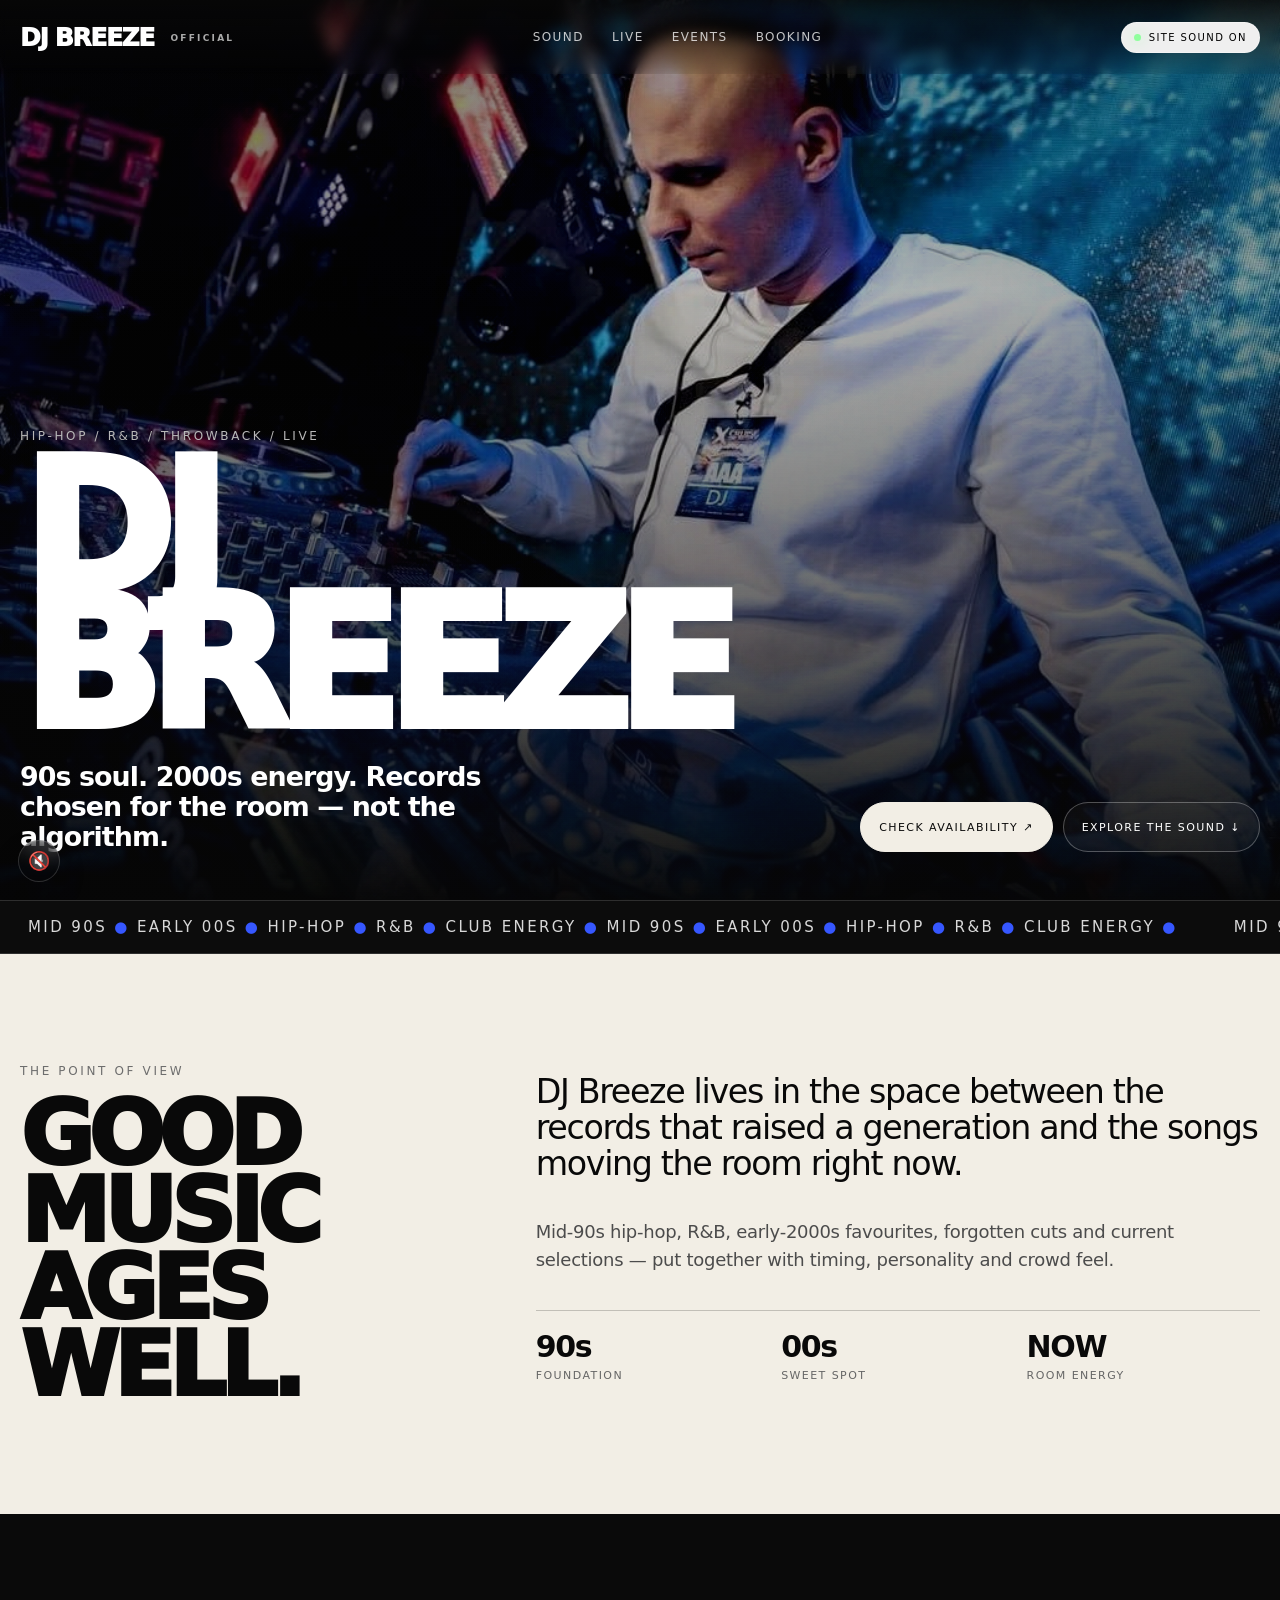
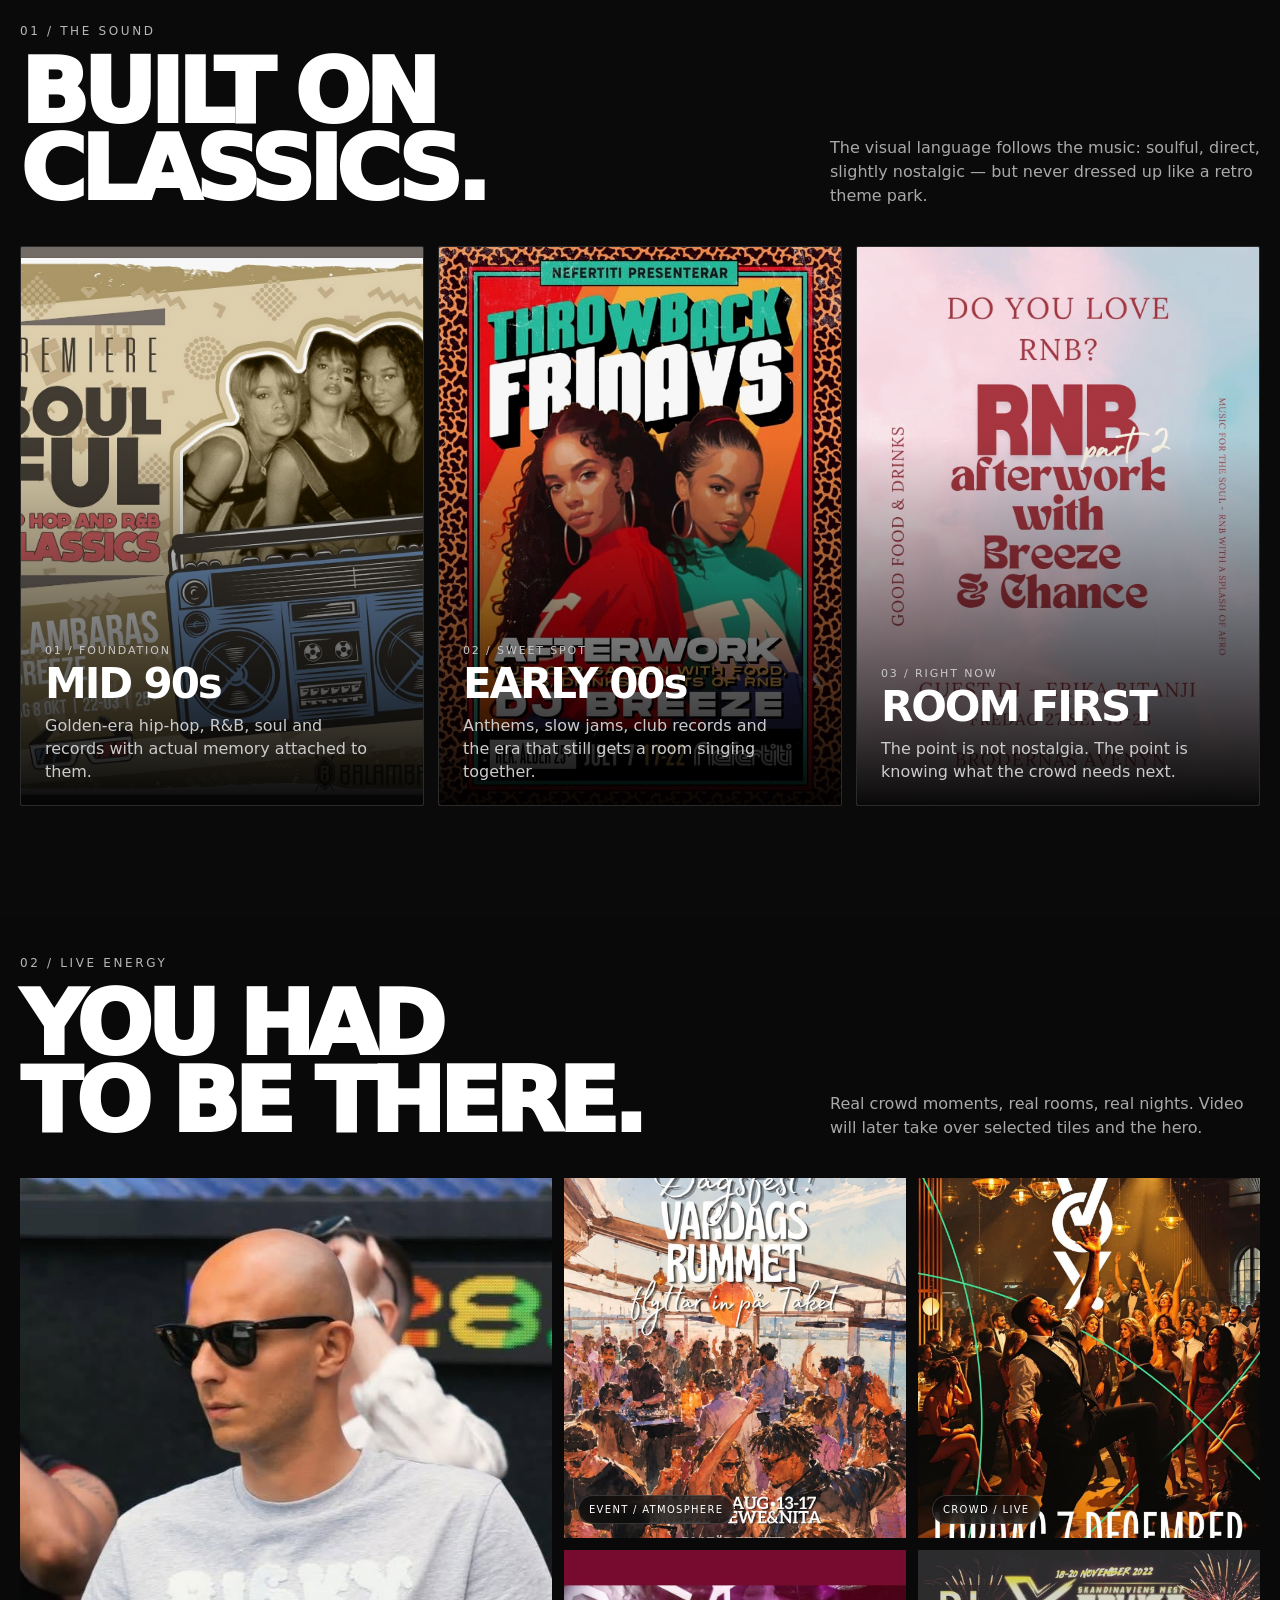
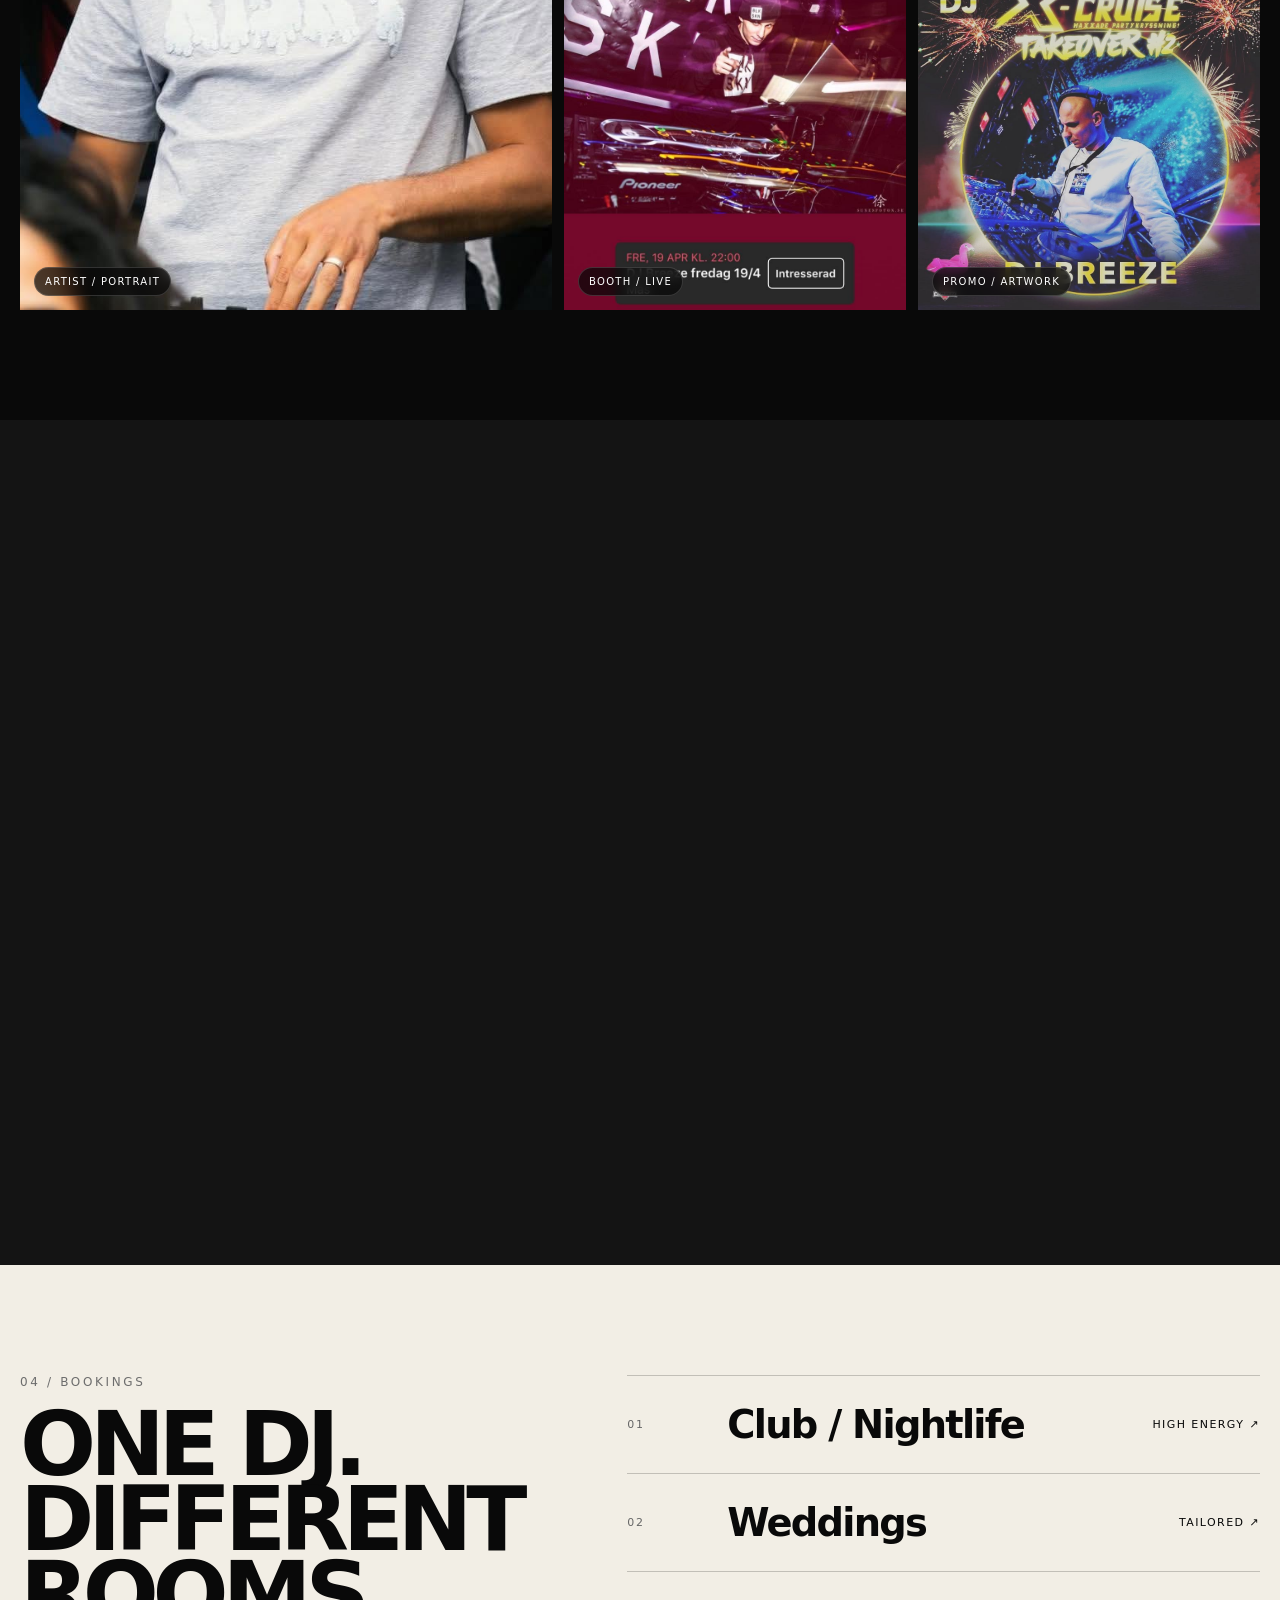
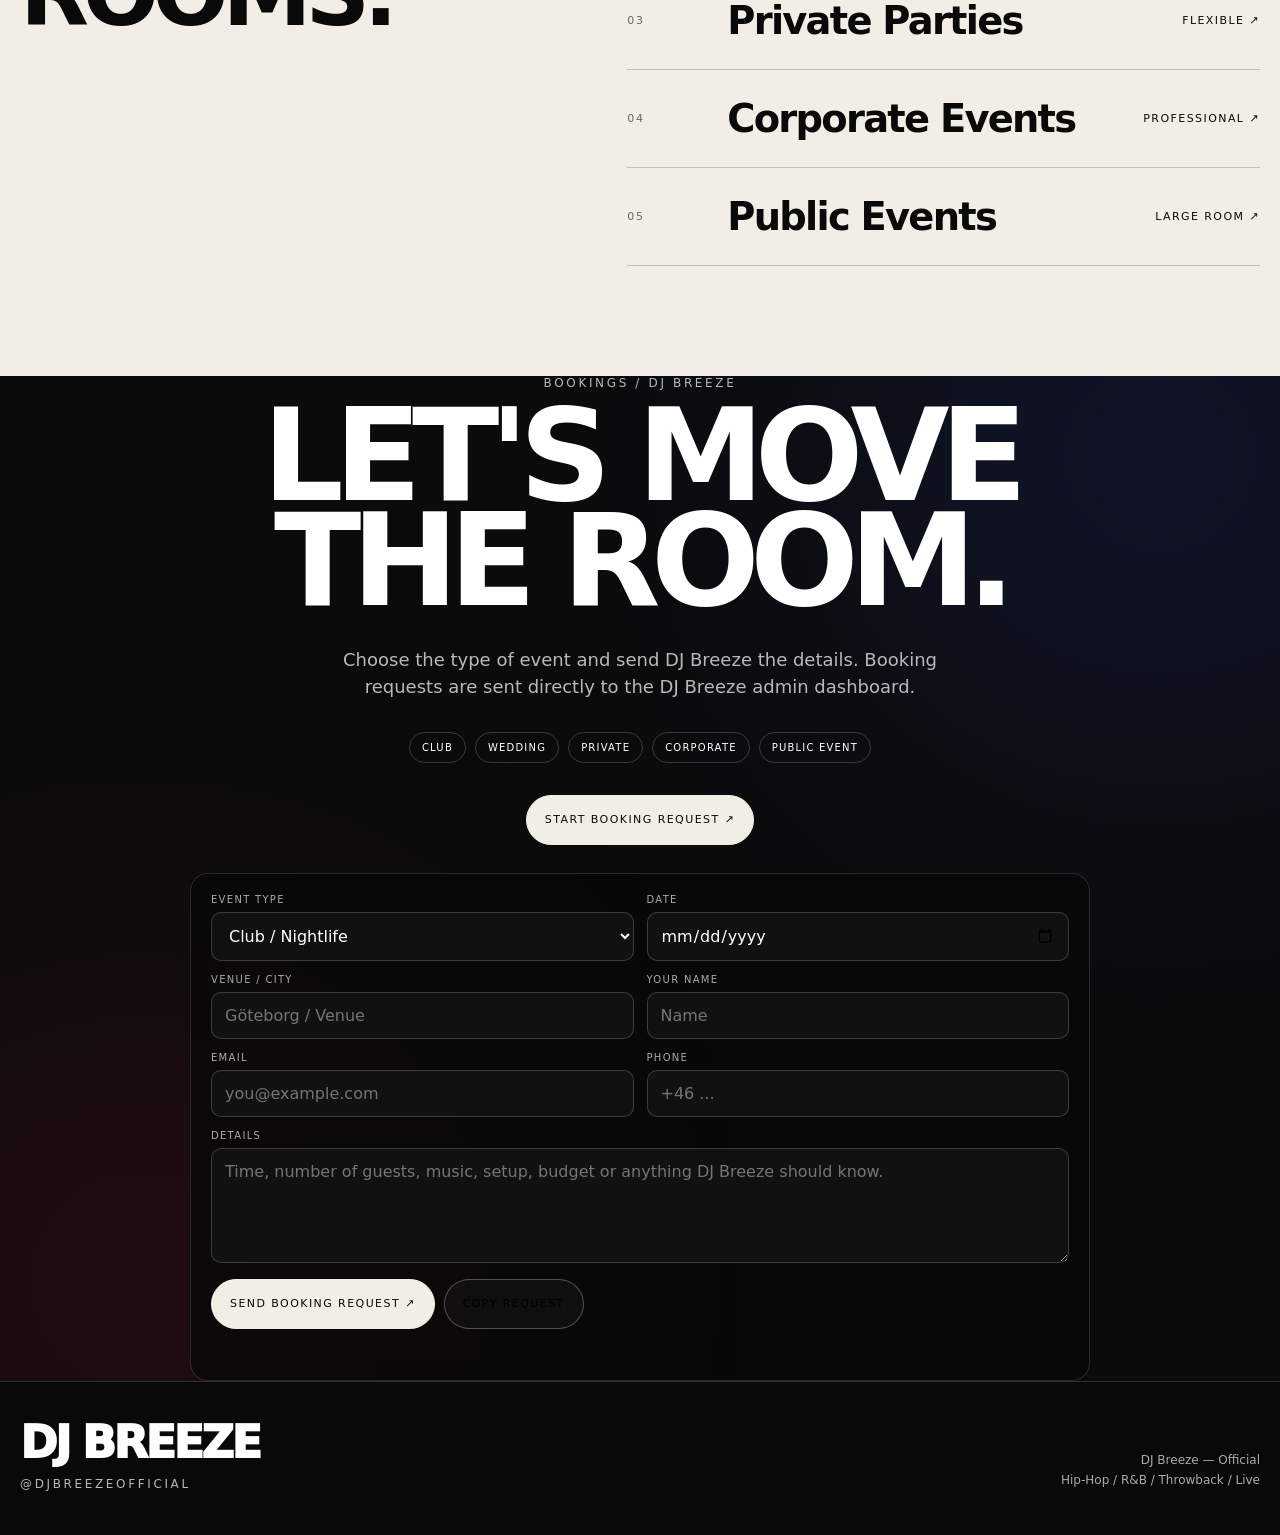
==== commit 885cc1dc: "Lock uploaded design master and preserve Supabase frontend hooks [skip ci]" ====
--- a/index.html
+++ b/index.html
@@ -1,10 +1,11 @@
-<!doctype html>
+<!DOCTYPE html>
+
 <html lang="sv">
 <head>
-<meta charset="utf-8" />
-<meta name="viewport" content="width=device-width, initial-scale=1" />
+<meta charset="utf-8"/>
+<meta content="width=device-width, initial-scale=1" name="viewport"/>
 <title>DJ Breeze — Official</title>
-<meta name="description" content="DJ Breeze — Hip-Hop, R&B, throwback energy och live moments." />
+<meta content="DJ Breeze — Hip-Hop, R&amp;B, throwback energy och live moments." name="description"/>
 <style>
   :root {
     --ink:#090909;
@@ -181,17 +182,22 @@
   .hero-media::after{
     content:"";position:absolute;inset:0;z-index:1;
     background:
-      linear-gradient(to top,rgba(6,6,6,.98) 0%,rgba(6,6,6,.47) 42%,rgba(6,6,6,.13) 72%,rgba(6,6,6,.48) 100%),
-      linear-gradient(95deg,rgba(54,87,255,.12),transparent 42%,rgba(138,21,56,.16));
+      linear-gradient(to top,rgba(6,6,6,.98) 0%,rgba(6,6,6,.48) 36%,rgba(6,6,6,.14) 68%,rgba(6,6,6,.38) 100%),
+      linear-gradient(92deg,rgba(5,5,5,.38),rgba(5,5,5,.04) 53%,rgba(5,5,5,.18));
     pointer-events:none;
   }
-  .hero-sound-wrap{display:flex;justify-content:center;margin:10px 0 10px}
+  .hero-sound-wrap{
+    display:flex;justify-content:flex-end;margin:-2px 0 18px;
+  }
   .hero-sound{
-    width:88px;height:32px;border:1px solid rgba(255,255,255,.26);border-radius:999px;
-    background:rgba(8,8,8,.36);backdrop-filter:blur(9px);color:#fff;
-    display:inline-flex;align-items:center;gap:8px;justify-content:center;cursor:pointer;
-    font-size:9px;letter-spacing:.13em;text-transform:uppercase;
-  }
+    display:inline-flex;align-items:center;gap:9px;
+    min-height:38px;padding:0 12px;border:1px solid rgba(255,255,255,.28);
+    border-radius:999px;background:rgba(4,4,4,.34);color:#fff;
+    backdrop-filter:blur(8px);cursor:pointer;
+    text-transform:uppercase;font-size:9px;letter-spacing:.14em;
+    transition:.2s ease;
+  }
+  .hero-sound:hover{background:rgba(255,255,255,.12);transform:translateY(-1px)}
   .hero-sound-icon{font-size:8px;color:#888}
   .hero-sound.sound-on .hero-sound-icon{
     color:#8eff9c;text-shadow:0 0 10px rgba(142,255,156,.75);
@@ -262,274 +268,215 @@
     .hero-sound-corner-icon{font-size:16px}
   }
 
-  /* Booking controls are real anchors so they work even if JavaScript is blocked. */
-  .service-row-link{color:inherit;text-decoration:none;cursor:pointer}
-  .service-row-link:hover{background:rgba(0,0,0,.055)}
-  .booking .chips a{
-    border:1px solid rgba(255,255,255,.19);border-radius:999px;padding:9px 12px;
-    font-size:10px;letter-spacing:.12em;text-transform:uppercase;cursor:pointer;
-    transition:.2s;color:#fff;text-decoration:none
-  }
-  .booking .chips a:hover,.booking .chips a.active{background:var(--paper);color:#090909;border-color:var(--paper)}
-  .booking-form-wrap{
-    width:min(100%,760px);margin:28px auto 0;text-align:left;
-    border:1px solid rgba(255,255,255,.18);background:rgba(10,10,10,.78);
-    backdrop-filter:blur(14px);padding:22px;border-radius:18px
-  }
-  .booking-form-grid{display:grid;grid-template-columns:1fr 1fr;gap:12px}
+
+
+  /* Functional layers added without changing the locked design-master visual system. */
+  .service-row-link{color:inherit;text-decoration:none}
+  .booking .chips a{border:1px solid rgba(255,255,255,.19);border-radius:999px;padding:9px 12px;font-size:10px;letter-spacing:.12em;text-transform:uppercase;transition:.2s}
+  .booking .chips a:hover,.booking .chips a.active{background:#fff;color:#090909;border-color:#fff}
+  .booking-form-wrap{width:min(100%,900px);margin:28px auto 0;padding:20px;border:1px solid rgba(255,255,255,.14);border-radius:18px;background:rgba(8,8,8,.72);backdrop-filter:blur(12px);text-align:left}
+  .booking-form-grid{display:grid;grid-template-columns:1fr 1fr;gap:13px}
   .booking-field{display:flex;flex-direction:column;gap:7px}
   .booking-field.full{grid-column:1/-1}
   .booking-field label{font-size:10px;letter-spacing:.13em;text-transform:uppercase;color:#aaa}
-  .booking-field input,.booking-field select,.booking-field textarea{
-    width:100%;border:1px solid rgba(255,255,255,.18);background:#111;color:#fff;
-    border-radius:10px;padding:13px;font:inherit;outline:none
-  }
+  .booking-field input,.booking-field select,.booking-field textarea{width:100%;border:1px solid rgba(255,255,255,.18);background:#111;color:#fff;border-radius:10px;padding:13px;font:inherit;outline:none}
   .booking-field textarea{min-height:115px;resize:vertical}
   .booking-field input:focus,.booking-field select:focus,.booking-field textarea:focus{border-color:rgba(255,255,255,.55)}
   .booking-form-actions{display:flex;gap:9px;flex-wrap:wrap;margin-top:16px}
+  .booking-form-actions .btn{cursor:pointer}
   .booking-status{margin-top:13px;color:#bbb;font-size:12px;line-height:1.5;min-height:18px}
-  .booking-form-actions .btn{cursor:pointer}
   #booking-form{scroll-margin-top:90px}
   @media(max-width:640px){
     .booking-form-grid{grid-template-columns:1fr}
     .booking-field.full{grid-column:auto}
-    .booking-form-wrap{padding:16px}
-  }
-
-
+    .booking-form-wrap{padding:16px;border-radius:14px}
+    .booking .chips a{font-size:9px;padding:8px 10px}
+  }
 </style>
-<link rel="stylesheet" href="css/mobile-premium.css?v=20260910-1">
 </head>
 <body>
-
-<audio id="siteSoundtrack" preload="auto" loop autoplay>
-  <source src="assets/audio/website-mix.mp3" type="audio/mpeg">
+<audio autoplay="" id="siteSoundtrack" loop="" preload="auto">
+<source src="assets/audio/website-mix.mp3" type="audio/mpeg"/>
 </audio>
-
 <header class="nav">
-  <div class="nav-inner">
-    <a class="brand" href="#top">DJ BREEZE <small>OFFICIAL</small></a>
-    <nav class="nav-links" aria-label="Main navigation">
-      <a href="#sound">Sound</a>
-      <a href="#live">Live</a>
-      <a href="#events">Events</a>
-      <a href="#booking">Booking</a>
-    </nav>
-    <button class="sound-chip site-sound-chip sound-on" id="siteSoundToggle" type="button" aria-pressed="true" title="Slå på eller av sidans soundtrack">
-      <span class="sound-dot"></span><span id="siteSoundLabel">Site sound on</span>
-    </button>
-  </div>
+<div class="nav-inner">
+<a class="brand" href="#top">DJ BREEZE <small>OFFICIAL</small></a>
+<nav aria-label="Main navigation" class="nav-links">
+<a href="#sound">Sound</a>
+<a href="#live">Live</a>
+<a href="#events">Events</a>
+<a href="#booking">Booking</a>
+</nav>
+<button aria-pressed="true" class="sound-chip site-sound-chip sound-on" id="siteSoundToggle" title="Slå på eller av sidans soundtrack" type="button">
+<span class="sound-dot"></span><span id="siteSoundLabel">Site sound on</span>
+</button>
+</div>
 </header>
-
 <main id="top">
 <section class="hero">
-  <div class="hero-media">
-    <video id="heroVideo" autoplay muted loop playsinline preload="metadata" poster="assets/images/hero-poster.jpg">
-      <source src="assets/video/hero.mp4" type="video/mp4">
-    </video>
-  </div>
-  <div class="hero-content">
-    <div class="hero-topline">
-      <div class="kicker">Hip-Hop / R&B / Throwback / Live</div>
-      
-    </div>
-
-    <h1><span>DJ</span><span>BREEZE</span></h1>
-    <div class="hero-sub">
-      <p>90s soul. 2000s energy. Records chosen for the room — not the algorithm.</p>
-      <div class="hero-actions">
-        <a class="btn primary" href="#booking">Check availability ↗</a>
-        <a class="btn" href="#sound">Explore the sound ↓</a>
-      </div>
-    </div>
-  </div>
-    <button id="heroSoundToggle" class="hero-sound-corner" type="button" aria-pressed="false" aria-label="Toggle hero sound" title="Hero sound">
-      <span id="heroSoundIcon" class="hero-sound-corner-icon">🔇</span>
-      <span id="heroSoundLabel" class="sr-only">Hero sound off</span>
-    </button>
-</section>
-
-<div class="marquee" aria-hidden="true">
-  <div class="marquee-track">
-    <div class="marquee-item">MID 90s <b>●</b> EARLY 00s <b>●</b> HIP-HOP <b>●</b> R&B <b>●</b> CLUB ENERGY <b>●</b> MID 90s <b>●</b> EARLY 00s <b>●</b> HIP-HOP <b>●</b> R&B <b>●</b> CLUB ENERGY <b>●</b></div>
-    <div class="marquee-item">MID 90s <b>●</b> EARLY 00s <b>●</b> HIP-HOP <b>●</b> R&B <b>●</b> CLUB ENERGY <b>●</b> MID 90s <b>●</b> EARLY 00s <b>●</b> HIP-HOP <b>●</b> R&B <b>●</b> CLUB ENERGY <b>●</b></div>
-  </div>
-</div>
-
+<div class="hero-media">
+<video autoplay="" id="heroVideo" loop="" muted="" playsinline="" poster="assets/images/hero-poster.jpg" preload="metadata">
+<source src="assets/video/hero.mp4" type="video/mp4"/>
+</video>
+</div>
+<div class="hero-content">
+<div class="hero-topline">
+<div class="kicker">Hip-Hop / R&amp;B / Throwback / Live</div>
+</div>
+<h1><span>DJ</span><span>BREEZE</span></h1>
+<div class="hero-sub">
+<p>90s soul. 2000s energy. Records chosen for the room — not the algorithm.</p>
+<div class="hero-actions">
+<a class="btn primary" href="#booking">Check availability ↗</a>
+<a class="btn" href="#sound">Explore the sound ↓</a>
+</div>
+</div>
+</div>
+<button aria-label="Toggle hero sound" aria-pressed="false" class="hero-sound-corner" id="heroSoundToggle" title="Hero sound" type="button">
+<span class="hero-sound-corner-icon" id="heroSoundIcon">🔇</span>
+<span class="sr-only" id="heroSoundLabel">Hero sound off</span>
+</button>
+</section>
+<div aria-hidden="true" class="marquee">
+<div class="marquee-track">
+<div class="marquee-item">MID 90s <b>●</b> EARLY 00s <b>●</b> HIP-HOP <b>●</b> R&amp;B <b>●</b> CLUB ENERGY <b>●</b> MID 90s <b>●</b> EARLY 00s <b>●</b> HIP-HOP <b>●</b> R&amp;B <b>●</b> CLUB ENERGY <b>●</b></div>
+<div class="marquee-item">MID 90s <b>●</b> EARLY 00s <b>●</b> HIP-HOP <b>●</b> R&amp;B <b>●</b> CLUB ENERGY <b>●</b> MID 90s <b>●</b> EARLY 00s <b>●</b> HIP-HOP <b>●</b> R&amp;B <b>●</b> CLUB ENERGY <b>●</b></div>
+</div>
+</div>
 <section class="section manifesto">
-  <div class="wrap manifesto-grid">
-    <div class="reveal">
-      <div class="kicker" style="color:#6d6d6d;margin-bottom:18px">The point of view</div>
-      <h2>GOOD<br>MUSIC<br>AGES<br>WELL.</h2>
-    </div>
-    <div class="manifesto-copy reveal">
-      <p>DJ Breeze lives in the space between the records that raised a generation and the songs moving the room right now.</p>
-      <p style="font-size:18px;max-width:720px;line-height:1.55;letter-spacing:-.015em;color:#4c4c4c">Mid-90s hip-hop, R&B, early-2000s favourites, forgotten cuts and current selections — put together with timing, personality and crowd feel.</p>
-      <div class="manifesto-meta">
-        <div class="meta-box"><strong>90s</strong><span>Foundation</span></div>
-        <div class="meta-box"><strong>00s</strong><span>Sweet spot</span></div>
-        <div class="meta-box"><strong>NOW</strong><span>Room energy</span></div>
-      </div>
-    </div>
-  </div>
-</section>
-
-<section id="sound" class="section sound-section">
-  <div class="wrap">
-    <div class="section-head reveal">
-      <div>
-        <div class="kicker" style="margin-bottom:16px">01 / The Sound</div>
-        <h2>BUILT ON<br>CLASSICS.</h2>
-      </div>
-      <p>The visual language follows the music: soulful, direct, slightly nostalgic — but never dressed up like a retro theme park.</p>
-    </div>
-    <div class="era-grid">
-      <article class="era-card reveal">
-        <img src="assets/images/soulful-classics.jpg" alt="Soulful Hip Hop and R&B Classics flyer">
-        <div class="era-copy"><div class="era-num">01 / FOUNDATION</div><h3>MID 90s</h3><p>Golden-era hip-hop, R&B, soul and records with actual memory attached to them.</p></div>
-      </article>
-      <article class="era-card reveal">
-        <img src="assets/images/throwback-fridays.jpg" alt="Throwback Fridays flyer">
-        <div class="era-copy"><div class="era-num">02 / SWEET SPOT</div><h3>EARLY 00s</h3><p>Anthems, slow jams, club records and the era that still gets a room singing together.</p></div>
-      </article>
-      <article class="era-card reveal">
-        <img src="assets/images/rnb-afterwork.jpg" alt="R&B Afterwork event flyer">
-        <div class="era-copy"><div class="era-num">03 / RIGHT NOW</div><h3>ROOM FIRST</h3><p>The point is not nostalgia. The point is knowing what the crowd needs next.</p></div>
-      </article>
-    </div>
-  </div>
-</section>
-
-<section id="live" class="section live-section">
-  <div class="wrap">
-    <div class="section-head reveal">
-      <div>
-        <div class="kicker" style="margin-bottom:16px">02 / Live Energy</div>
-        <h2>YOU HAD<br>TO BE THERE.</h2>
-      </div>
-      <p>Real crowd moments, real rooms, real nights. Video will later take over selected tiles and the hero.</p>
-    </div>
-    <div class="gallery">
-      <div class="tile tall reveal"><img src="assets/images/dj-breeze-portrait.jpg" alt="Portrait of DJ Breeze"><span class="tag">Artist / Portrait</span></div>
-      <div class="tile reveal"><img src="assets/images/outdoor-event.jpg" alt="Outdoor event atmosphere"><span class="tag">Event / Atmosphere</span></div>
-      <div class="tile reveal"><img src="assets/images/crowd-live.jpg" alt="Crowd at a live event"><span class="tag">Crowd / Live</span></div>
-      <div class="tile reveal"><img src="assets/images/booth-live.jpg" alt="DJ Breeze performing"><span class="tag">Booth / Live</span></div>
-      <div class="tile reveal"><img src="assets/images/promo-artwork.jpg" alt="DJ Breeze event artwork"><span class="tag">Promo / Artwork</span></div>
-    </div>
-  </div>
-</section>
-
+<div class="wrap manifesto-grid">
+<div class="reveal">
+<div class="kicker" style="color:#6d6d6d;margin-bottom:18px">The point of view</div>
+<h2>GOOD<br/>MUSIC<br/>AGES<br/>WELL.</h2>
+</div>
+<div class="manifesto-copy reveal">
+<p>DJ Breeze lives in the space between the records that raised a generation and the songs moving the room right now.</p>
+<p style="font-size:18px;max-width:720px;line-height:1.55;letter-spacing:-.015em;color:#4c4c4c">Mid-90s hip-hop, R&amp;B, early-2000s favourites, forgotten cuts and current selections — put together with timing, personality and crowd feel.</p>
+<div class="manifesto-meta">
+<div class="meta-box"><strong>90s</strong><span>Foundation</span></div>
+<div class="meta-box"><strong>00s</strong><span>Sweet spot</span></div>
+<div class="meta-box"><strong>NOW</strong><span>Room energy</span></div>
+</div>
+</div>
+</div>
+</section>
+<section class="section sound-section" id="sound">
+<div class="wrap">
+<div class="section-head reveal">
+<div>
+<div class="kicker" style="margin-bottom:16px">01 / The Sound</div>
+<h2>BUILT ON<br/>CLASSICS.</h2>
+</div>
+<p>The visual language follows the music: soulful, direct, slightly nostalgic — but never dressed up like a retro theme park.</p>
+</div>
+<div class="era-grid">
+<article class="era-card reveal">
+<img alt="Soulful Hip Hop and R&amp;B Classics flyer" src="assets/images/soulful-classics.jpg"/>
+<div class="era-copy"><div class="era-num">01 / FOUNDATION</div><h3>MID 90s</h3><p>Golden-era hip-hop, R&amp;B, soul and records with actual memory attached to them.</p></div>
+</article>
+<article class="era-card reveal">
+<img alt="Throwback Fridays flyer" src="assets/images/throwback-fridays.jpg"/>
+<div class="era-copy"><div class="era-num">02 / SWEET SPOT</div><h3>EARLY 00s</h3><p>Anthems, slow jams, club records and the era that still gets a room singing together.</p></div>
+</article>
+<article class="era-card reveal">
+<img alt="R&amp;B Afterwork event flyer" src="assets/images/rnb-afterwork.jpg"/>
+<div class="era-copy"><div class="era-num">03 / RIGHT NOW</div><h3>ROOM FIRST</h3><p>The point is not nostalgia. The point is knowing what the crowd needs next.</p></div>
+</article>
+</div>
+</div>
+</section>
+<section class="section live-section" id="live">
+<div class="wrap">
+<div class="section-head reveal">
+<div>
+<div class="kicker" style="margin-bottom:16px">02 / Live Energy</div>
+<h2>YOU HAD<br/>TO BE THERE.</h2>
+</div>
+<p>Real crowd moments, real rooms, real nights. Video will later take over selected tiles and the hero.</p>
+</div>
+<div class="gallery">
+<div class="tile tall reveal"><img alt="Portrait of DJ Breeze" src="assets/images/dj-breeze-portrait.jpg"/><span class="tag">Artist / Portrait</span></div>
+<div class="tile reveal"><img alt="Outdoor event atmosphere" src="assets/images/outdoor-event.jpg"/><span class="tag">Event / Atmosphere</span></div>
+<div class="tile reveal"><img alt="Crowd at a live event" src="assets/images/crowd-live.jpg"/><span class="tag">Crowd / Live</span></div>
+<div class="tile reveal"><img alt="DJ Breeze performing" src="assets/images/booth-live.jpg"/><span class="tag">Booth / Live</span></div>
+<div class="tile reveal"><img alt="DJ Breeze event artwork" src="assets/images/promo-artwork.jpg"/><span class="tag">Promo / Artwork</span></div>
+</div>
+</div>
+</section>
 <section class="posters">
-  <div class="wrap">
-    <div class="section-head reveal">
-      <div>
-        <div class="kicker" style="margin-bottom:16px">03 / Visual Archive</div>
-        <h2>THE FLYERS<br>ARE PART OF IT.</h2>
-      </div>
-      <p>His existing artwork becomes part of the brand language rather than something hidden away in a gallery.</p>
-    </div>
-    <div class="poster-rail">
-      <div class="poster reveal"><img src="assets/images/rnb-afterwork.jpg" alt="R&B Afterwork flyer"><div class="poster-cap"><span>R&B Afterwork</span><span>Archive</span></div></div>
-      <div class="poster reveal"><img src="assets/images/soulful-classics.jpg" alt="Soulful Classics flyer"><div class="poster-cap"><span>Soulful Classics</span><span>Archive</span></div></div>
-      <div class="poster reveal"><img src="assets/images/rnb-sounds.jpg" alt="R&B Sounds flyer"><div class="poster-cap"><span>R&B Sounds</span><span>Archive</span></div></div>
-      <div class="poster reveal"><img src="assets/images/who-told-you.jpg" alt="Who Told You event flyer"><div class="poster-cap"><span>Who Told You?</span><span>Archive</span></div></div>
-    </div>
-  </div>
-</section>
-
-<section id="events" class="section services">
-  <div class="wrap services-grid">
-    <div class="reveal">
-      <div class="kicker" style="color:#6d6d6d;margin-bottom:18px">04 / Bookings</div>
-      <h2>ONE DJ.<br>DIFFERENT<br>ROOMS.</h2>
-    </div>
-    <div class="service-list reveal">
-      <a class="service-row service-row-link booking-type-link" href="#booking-form" data-booking-type="club"><span>01</span><strong>Club / Nightlife</strong><em>High energy ↗</em></a>
-      <a class="service-row service-row-link booking-type-link" href="#booking-form" data-booking-type="wedding"><span>02</span><strong>Weddings</strong><em>Tailored ↗</em></a>
-      <a class="service-row service-row-link booking-type-link" href="#booking-form" data-booking-type="private"><span>03</span><strong>Private Parties</strong><em>Flexible ↗</em></a>
-      <a class="service-row service-row-link booking-type-link" href="#booking-form" data-booking-type="corporate"><span>04</span><strong>Corporate Events</strong><em>Professional ↗</em></a>
-      <a class="service-row service-row-link booking-type-link" href="#booking-form" data-booking-type="public"><span>05</span><strong>Public Events</strong><em>Large room ↗</em></a>
-    </div>
-  </div>
-</section>
-
-<section id="booking" class="booking">
-  <div class="booking-inner reveal">
-    <div class="kicker">Bookings / DJ Breeze</div>
-    <h2>LET'S MOVE<br>THE ROOM.</h2>
-    <p>Choose the type of event and send DJ Breeze the details. Booking requests are sent directly to the DJ Breeze admin dashboard.</p>
-    <div class="chips">
-      <a class="booking-type-link" href="#booking-form" data-booking-type="club">Club</a>
-      <a class="booking-type-link" href="#booking-form" data-booking-type="wedding">Wedding</a>
-      <a class="booking-type-link" href="#booking-form" data-booking-type="private">Private</a>
-      <a class="booking-type-link" href="#booking-form" data-booking-type="corporate">Corporate</a>
-      <a class="booking-type-link" href="#booking-form" data-booking-type="public">Public Event</a>
-    </div>
-    <a class="btn primary" href="#booking-form">Start booking request ↗</a>
-
-    <div class="booking-form-wrap" id="booking-form">
-      <form id="bookingForm">
-        <div class="booking-form-grid">
-          <div class="booking-field">
-            <label for="bookingType">Event type</label>
-            <select id="bookingType" required>
-              <option value="club">Club / Nightlife</option>
-              <option value="wedding">Wedding</option>
-              <option value="private">Private Party</option>
-              <option value="corporate">Corporate Event</option>
-              <option value="public">Public Event / Festival</option>
-            </select>
-          </div>
-          <div class="booking-field">
-            <label for="bookingDate">Date</label>
-            <input id="bookingDate" type="date" required>
-          </div>
-          <div class="booking-field">
-            <label for="bookingVenue">Venue / City</label>
-            <input id="bookingVenue" type="text" placeholder="Göteborg / Venue" required>
-          </div>
-          <div class="booking-field">
-            <label for="bookingName">Your name</label>
-            <input id="bookingName" type="text" placeholder="Name" required>
-          </div>
-          <div class="booking-field">
-            <label for="bookingEmail">Email</label>
-            <input id="bookingEmail" type="email" placeholder="you@example.com" required>
-          </div>
-          <div class="booking-field">
-            <label for="bookingPhone">Phone</label>
-            <input id="bookingPhone" type="tel" placeholder="+46 ...">
-          </div>
-          <div class="booking-field full">
-            <label for="bookingMessage">Details</label>
-            <textarea id="bookingMessage" placeholder="Time, number of guests, music, setup, budget or anything DJ Breeze should know."></textarea>
-          </div>
-        </div>
-        <div class="booking-form-actions">
-          <button class="btn primary" type="submit">Send booking request ↗</button>
-          <button class="btn" id="copyBooking" type="button">Copy request</button>
-        </div>
-        <div class="booking-status" id="bookingStatus" aria-live="polite"></div>
-      </form>
-    </div>
-  </div>
+<div class="wrap">
+<div class="section-head reveal">
+<div>
+<div class="kicker" style="margin-bottom:16px">03 / Visual Archive</div>
+<h2>THE FLYERS<br/>ARE PART OF IT.</h2>
+</div>
+<p>His existing artwork becomes part of the brand language rather than something hidden away in a gallery.</p>
+</div>
+<div class="poster-rail">
+<div class="poster reveal"><img alt="R&amp;B Afterwork flyer" src="assets/images/rnb-afterwork.jpg"/><div class="poster-cap"><span>R&amp;B Afterwork</span><span>Archive</span></div></div>
+<div class="poster reveal"><img alt="Soulful Classics flyer" src="assets/images/soulful-classics.jpg"/><div class="poster-cap"><span>Soulful Classics</span><span>Archive</span></div></div>
+<div class="poster reveal"><img alt="R&amp;B Sounds flyer" src="assets/images/rnb-sounds.jpg"/><div class="poster-cap"><span>R&amp;B Sounds</span><span>Archive</span></div></div>
+<div class="poster reveal"><img alt="Who Told You event flyer" src="assets/images/who-told-you.jpg"/><div class="poster-cap"><span>Who Told You?</span><span>Archive</span></div></div>
+</div>
+</div>
+</section>
+<section class="section services" id="events">
+<div class="wrap services-grid">
+<div class="reveal">
+<div class="kicker" style="color:#6d6d6d;margin-bottom:18px">04 / Bookings</div>
+<h2>ONE DJ.<br/>DIFFERENT<br/>ROOMS.</h2>
+</div>
+<div class="service-list reveal">
+<a class="service-row service-row-link booking-type-link" data-booking-type="club" href="#booking-form"><span>01</span><strong>Club / Nightlife</strong><em>High energy ↗</em></a>
+<a class="service-row service-row-link booking-type-link" data-booking-type="wedding" href="#booking-form"><span>02</span><strong>Weddings</strong><em>Tailored ↗</em></a>
+<a class="service-row service-row-link booking-type-link" data-booking-type="private" href="#booking-form"><span>03</span><strong>Private Parties</strong><em>Flexible ↗</em></a>
+<a class="service-row service-row-link booking-type-link" data-booking-type="corporate" href="#booking-form"><span>04</span><strong>Corporate Events</strong><em>Professional ↗</em></a>
+<a class="service-row service-row-link booking-type-link" data-booking-type="public" href="#booking-form"><span>05</span><strong>Public Events</strong><em>Large room ↗</em></a>
+</div>
+</div>
+</section>
+<section class="booking" id="booking">
+<div class="booking-inner reveal">
+<div class="kicker">Bookings / DJ Breeze</div>
+<h2>LET'S MOVE<br/>THE ROOM.</h2>
+<p>Choose the type of event and send DJ Breeze the details. Booking requests are sent directly to the DJ Breeze admin dashboard.</p>
+<div class="chips">
+<a class="booking-type-link" data-booking-type="club" href="#booking-form">Club</a>
+<a class="booking-type-link" data-booking-type="wedding" href="#booking-form">Wedding</a>
+<a class="booking-type-link" data-booking-type="private" href="#booking-form">Private</a>
+<a class="booking-type-link" data-booking-type="corporate" href="#booking-form">Corporate</a>
+<a class="booking-type-link" data-booking-type="public" href="#booking-form">Public Event</a>
+</div>
+<a class="btn primary" href="#booking-form">Start booking request ↗</a>
+<div class="booking-form-wrap" id="booking-form">
+<form id="bookingForm">
+<div class="booking-form-grid">
+<div class="booking-field"><label for="bookingType">Event type</label><select id="bookingType" required="">
+<option value="club">Club / Nightlife</option><option value="wedding">Wedding</option><option value="private">Private Party</option><option value="corporate">Corporate Event</option><option value="public">Public Event / Festival</option>
+</select></div>
+<div class="booking-field"><label for="bookingDate">Date</label><input id="bookingDate" required="" type="date"/></div>
+<div class="booking-field"><label for="bookingVenue">Venue / City</label><input id="bookingVenue" placeholder="Göteborg / Venue" required="" type="text"/></div>
+<div class="booking-field"><label for="bookingName">Your name</label><input id="bookingName" placeholder="Name" required="" type="text"/></div>
+<div class="booking-field"><label for="bookingEmail">Email</label><input id="bookingEmail" placeholder="you@example.com" required="" type="email"/></div>
+<div class="booking-field"><label for="bookingPhone">Phone</label><input id="bookingPhone" placeholder="+46 ..." type="tel"/></div>
+<div class="booking-field full"><label for="bookingMessage">Details</label><textarea id="bookingMessage" placeholder="Time, number of guests, music, setup, budget or anything DJ Breeze should know."></textarea></div>
+</div>
+<div class="booking-form-actions"><button class="btn primary" type="submit">Send booking request ↗</button><button class="btn" id="copyBooking" type="button">Copy request</button></div>
+<div aria-live="polite" class="booking-status" id="bookingStatus"></div>
+</form>
+</div>
+</div>
 </section>
 </main>
-
 <footer>
-  <div class="wrap footer-grid">
-    <div>
-      <div class="footer-brand">DJ BREEZE</div>
-      <div class="kicker" style="margin-top:8px">@DJBREEZEOFFICIAL</div>
-    </div>
-    <div class="footer-right">DJ Breeze — Official<br>
-      Hip-Hop / R&amp;B / Throwback / Live
-    </div>
-  </div>
+<div class="wrap footer-grid">
+<div>
+<div class="footer-brand">DJ BREEZE</div>
+<div class="kicker" style="margin-top:8px">@DJBREEZEOFFICIAL</div>
+</div>
+<div class="footer-right">DJ Breeze — Official<br/>Hip-Hop / R&amp;B / Throwback / Live</div>
+</div>
 </footer>
 
-<script src="js/app.js?v=20260910-4"></script>
-<script src="js/cms-runtime.js?v=20260910-2"></script>
-<script src="js/site-controls.js?v=20260910-2"></script>
-</body>
+<script src="js/app.js?v=20260910-5"></script><script src="js/cms-runtime.js?v=20260910-3"></script><script src="js/site-controls.js?v=20260910-3"></script></body>
 </html>
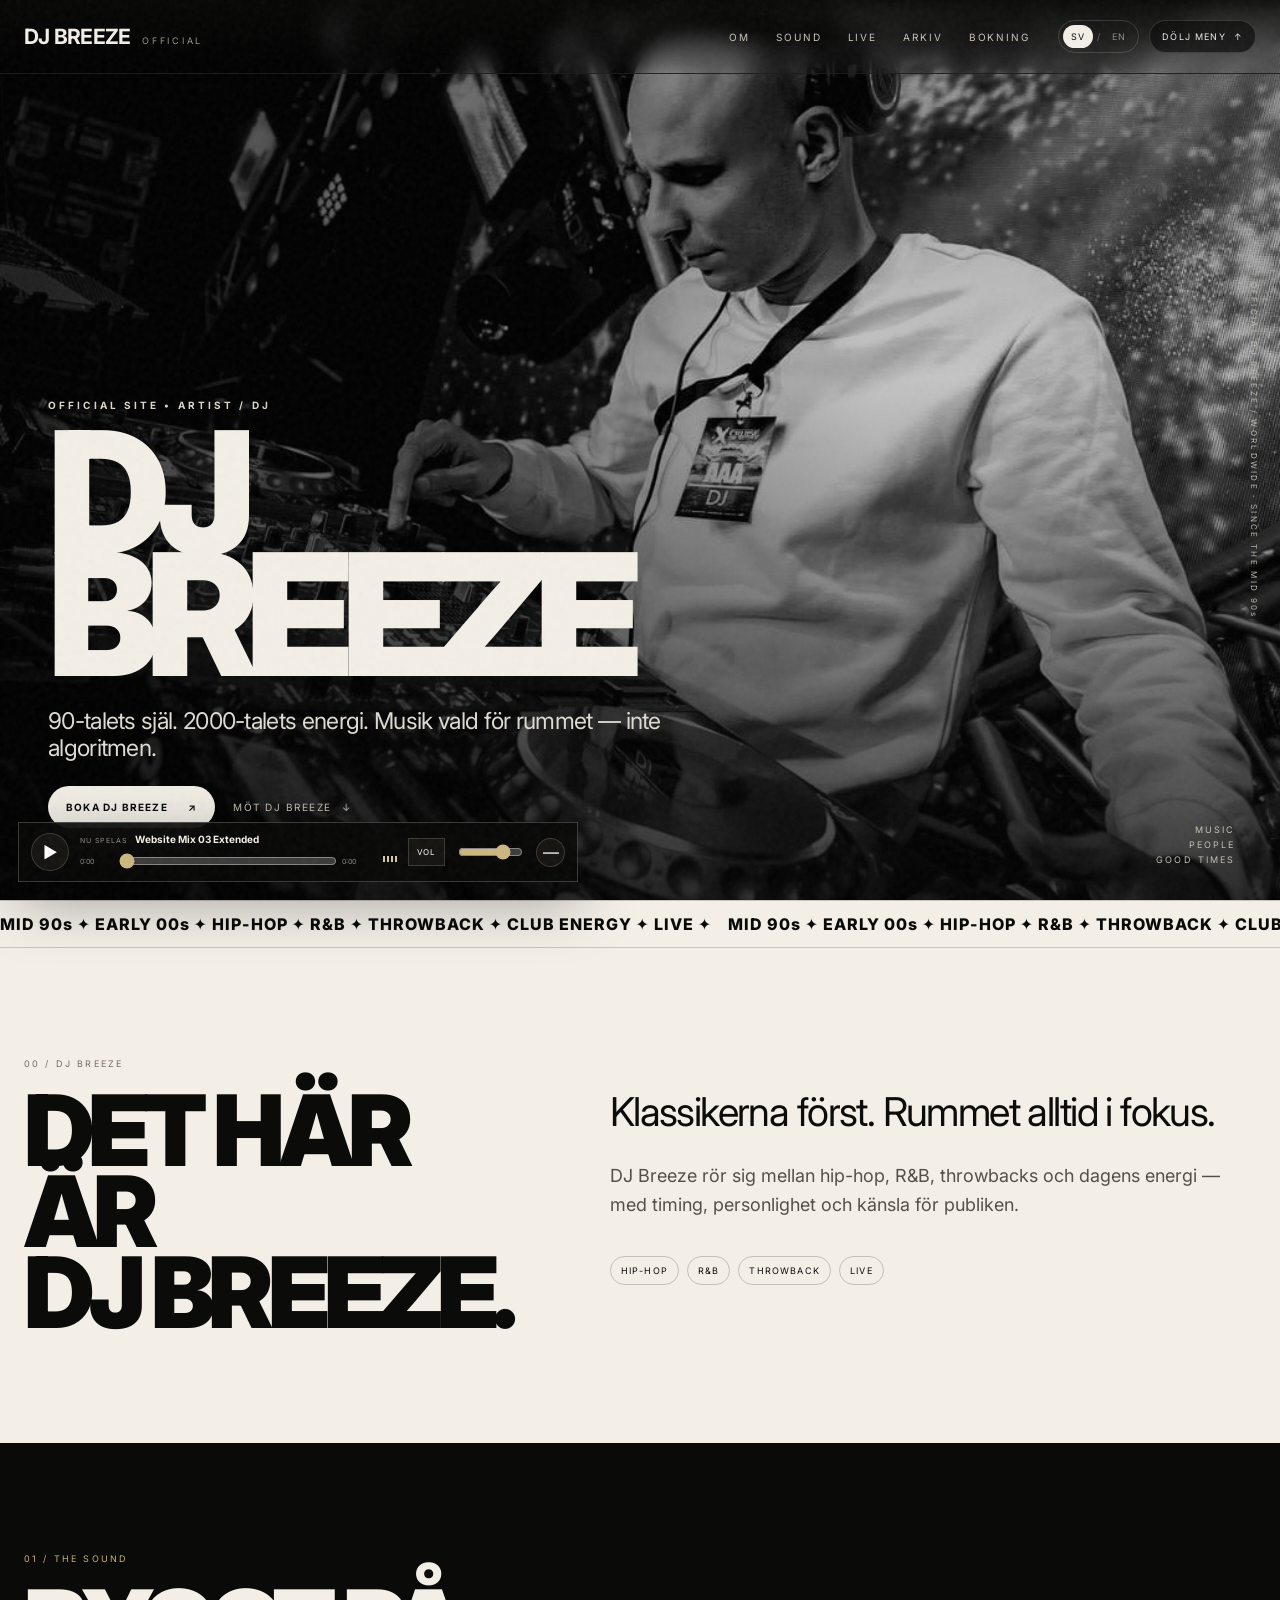
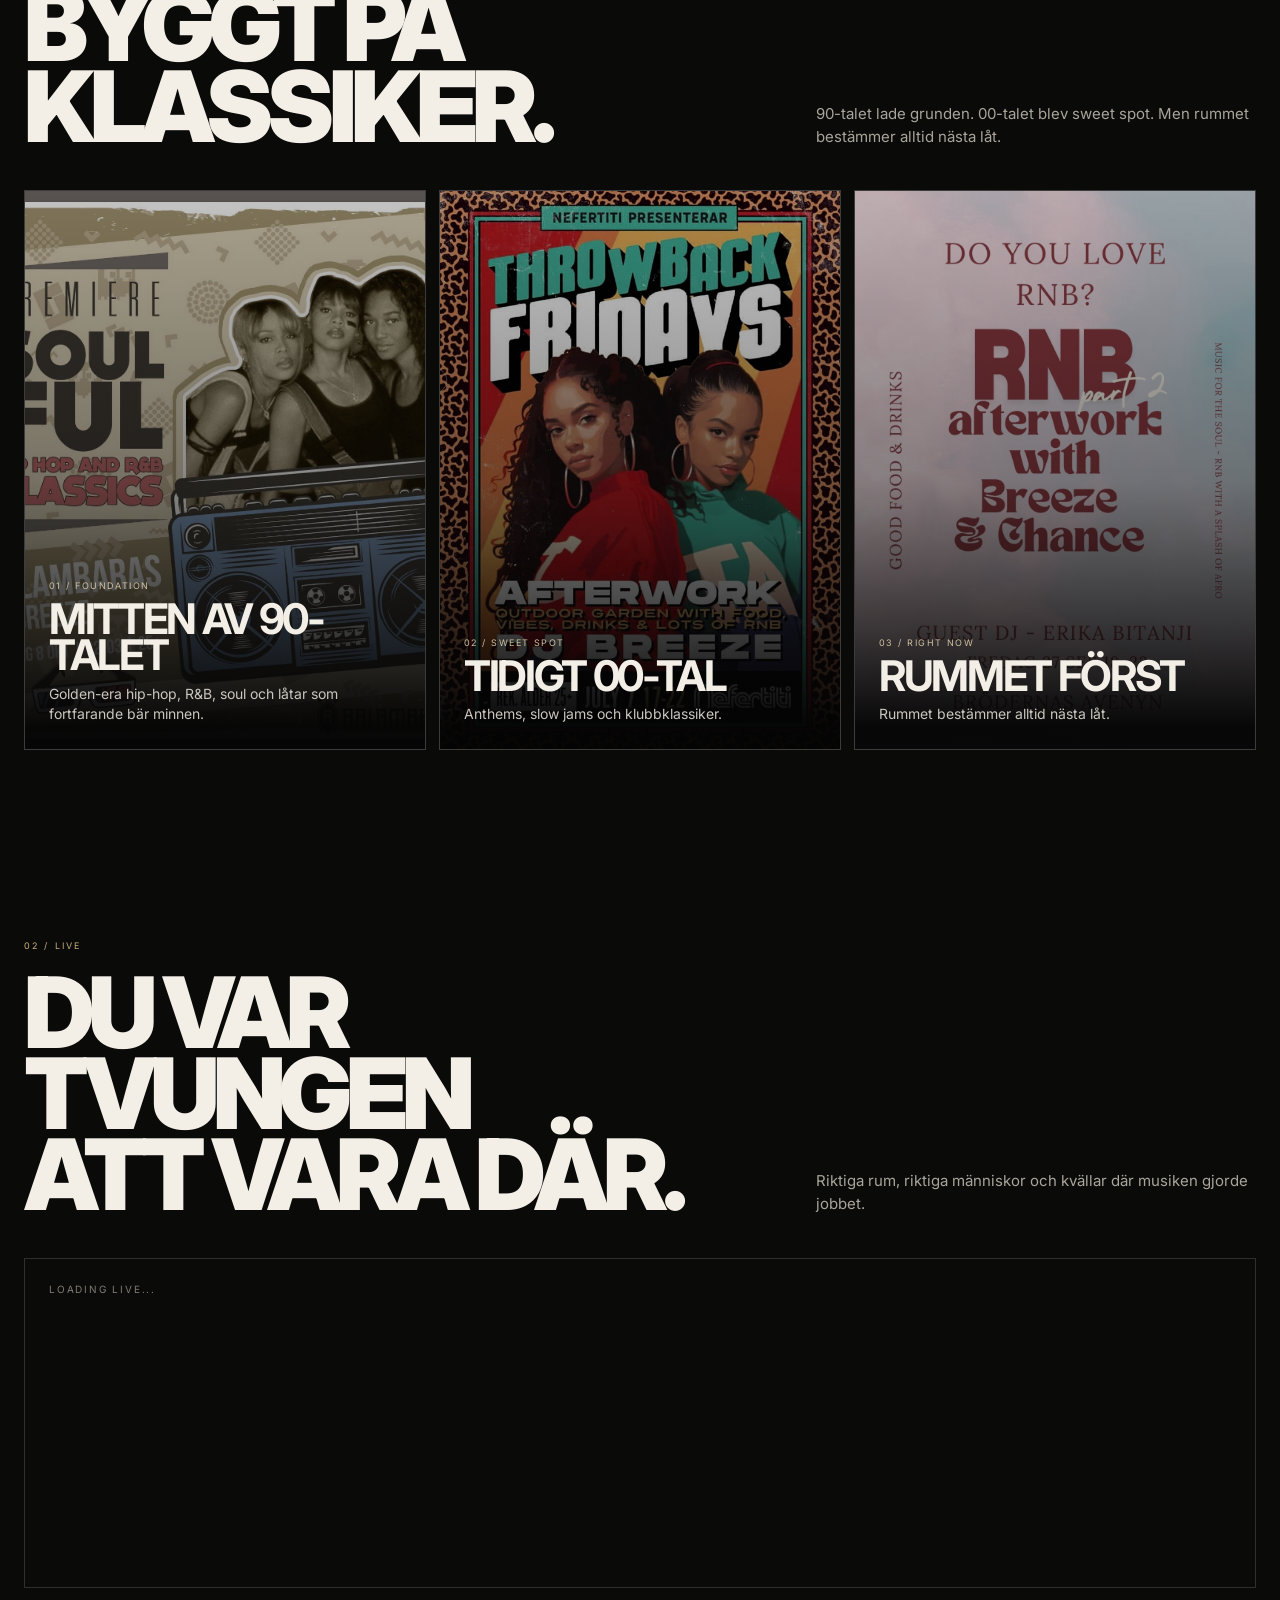
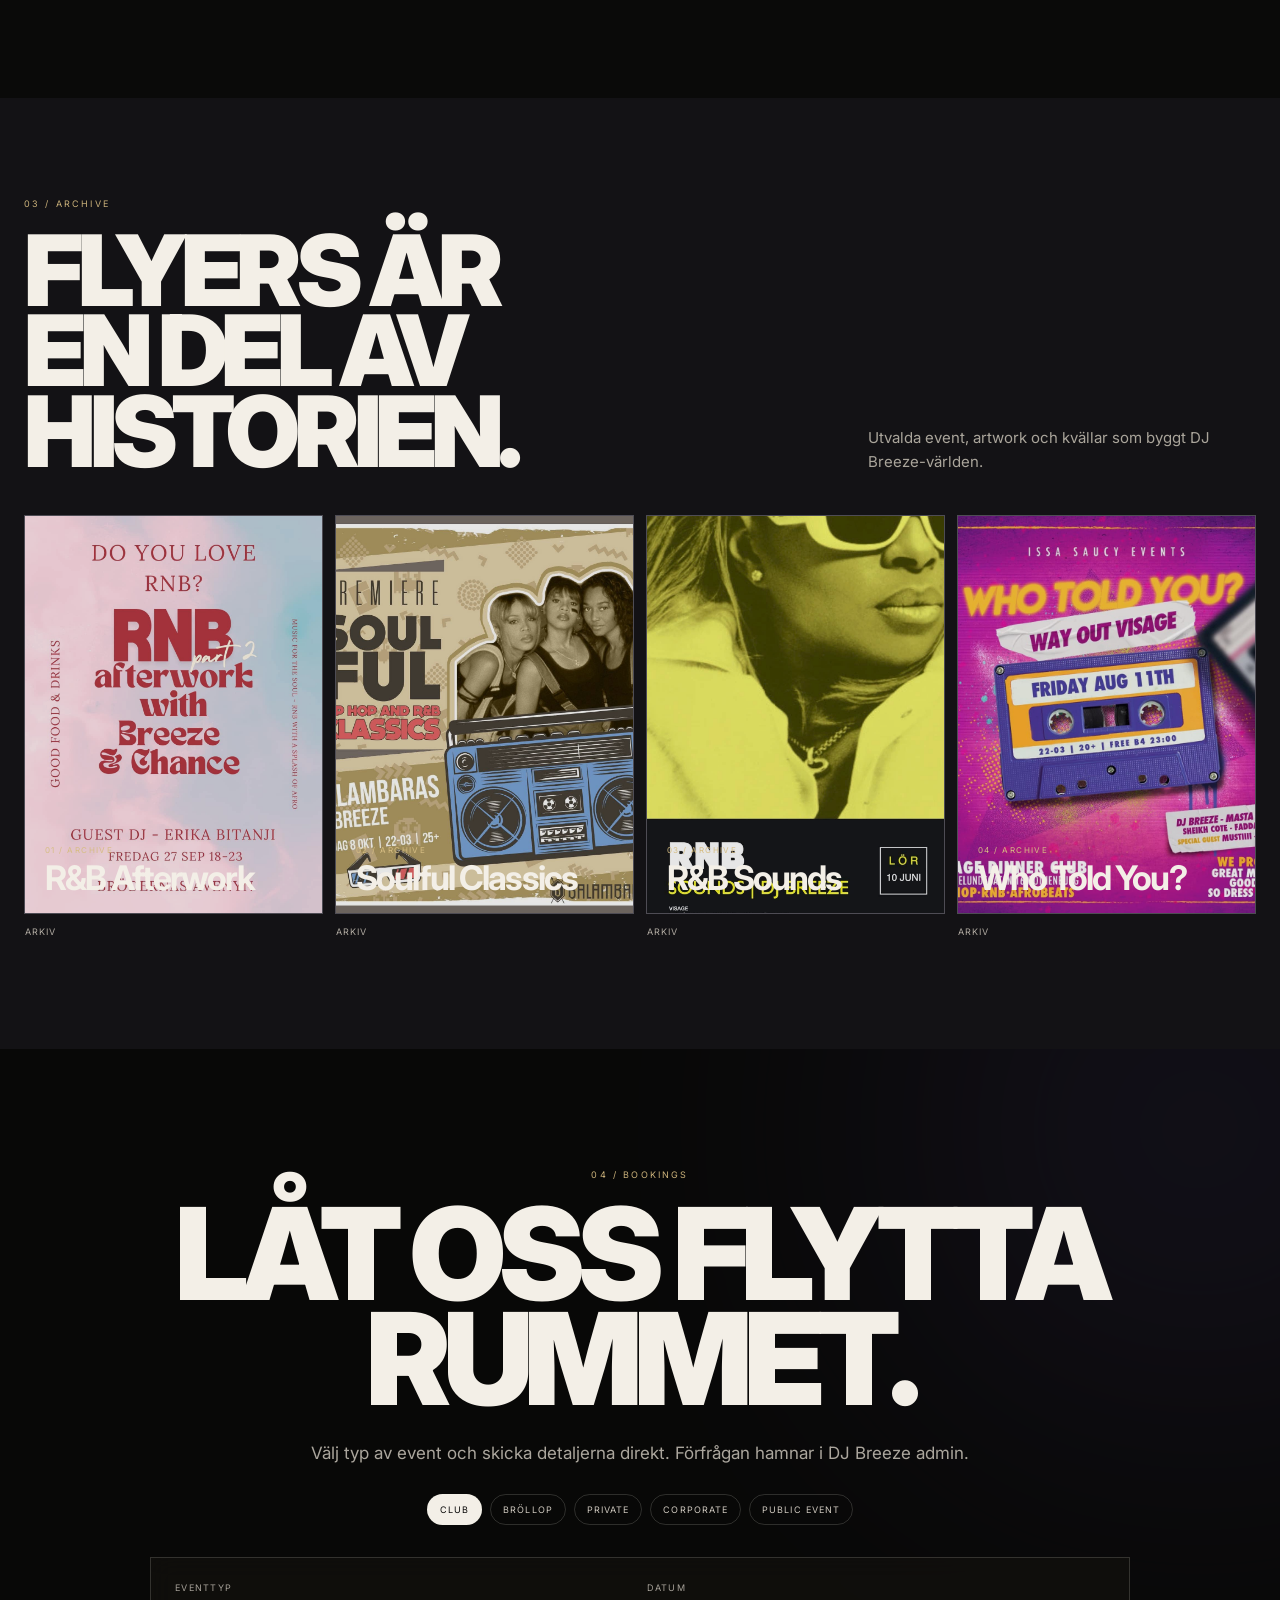
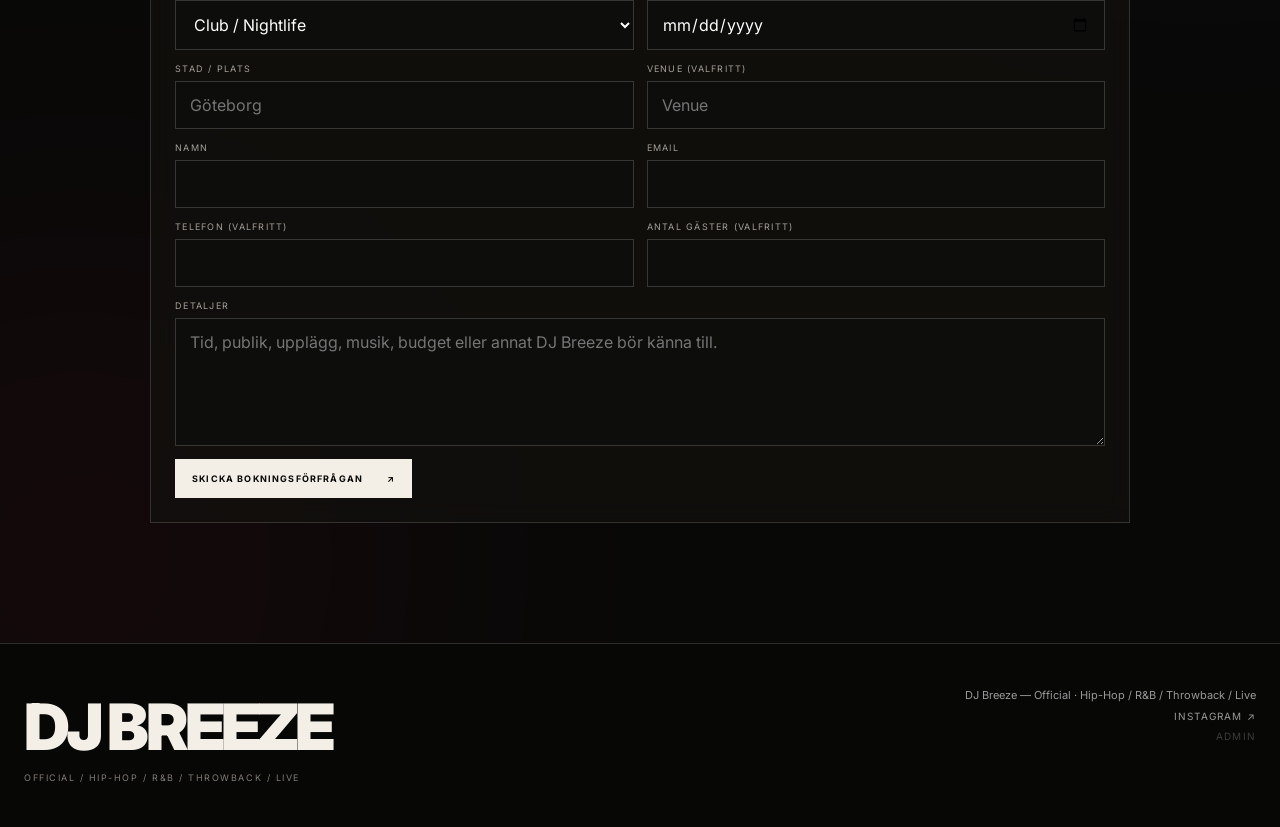
==== commit 4c304568: "Launch final DJ Breeze Noir public site" ====
--- a/index.html
+++ b/index.html
@@ -1,482 +1,155 @@
-<!DOCTYPE html>
-
+<!doctype html>
 <html lang="sv">
 <head>
-<meta charset="utf-8"/>
-<meta content="width=device-width, initial-scale=1" name="viewport"/>
-<title>DJ Breeze — Official</title>
-<meta content="DJ Breeze — Hip-Hop, R&amp;B, throwback energy och live moments." name="description"/>
-<style>
-  :root {
-    --ink:#090909;
-    --paper:#f2eee5;
-    --paper-2:#ddd5c5;
-    --wine:#8a1538;
-    --blue:#3657ff;
-    --line:rgba(255,255,255,.18);
-    --muted:#a7a7a7;
-    --max:1400px;
-  }
-  *{box-sizing:border-box}
-  html{scroll-behavior:smooth;background:var(--ink)}
-  body{
-    margin:0;background:var(--ink);color:#fff;
-    font-family:Inter, ui-sans-serif, system-ui, -apple-system, BlinkMacSystemFont, "Segoe UI", sans-serif;
-    overflow-x:hidden;
-  }
-  body::before{
-    content:"";position:fixed;inset:0;pointer-events:none;z-index:99;opacity:.12;
-    background-image:url("data:image/svg+xml,%3Csvg viewBox='0 0 180 180' xmlns='http://www.w3.org/2000/svg'%3E%3Cfilter id='n'%3E%3CfeTurbulence type='fractalNoise' baseFrequency='.9' numOctaves='3' stitchTiles='stitch'/%3E%3C/filter%3E%3Crect width='100%25' height='100%25' filter='url(%23n)' opacity='.45'/%3E%3C/svg%3E");
-    mix-blend-mode:soft-light;
-  }
-  a{color:inherit;text-decoration:none}
-  button{font:inherit}
-  .wrap{width:min(calc(100% - 40px),var(--max));margin:auto}
-  .kicker{font-size:12px;letter-spacing:.22em;text-transform:uppercase;color:#b8b8b8}
-  .section{padding:110px 0}
-  .rule{height:1px;background:rgba(255,255,255,.16)}
-  .nav{
-    position:fixed;top:0;left:0;right:0;z-index:50;height:74px;
-    display:flex;align-items:center;background:linear-gradient(to bottom,rgba(7,7,7,.88),rgba(7,7,7,.08));
-    backdrop-filter:blur(7px);
-  }
-  .nav-inner{width:min(calc(100% - 40px),var(--max));margin:auto;display:flex;align-items:center;justify-content:space-between;gap:30px}
-  .brand{font-weight:950;letter-spacing:-.055em;font-size:25px}
-  .brand small{font-size:9px;letter-spacing:.25em;font-weight:700;margin-left:9px;color:#aaa;vertical-align:middle}
-  .nav-links{display:flex;gap:28px;font-size:12px;text-transform:uppercase;letter-spacing:.12em}
-  .nav-links a{opacity:.76;transition:.2s}
-  .nav-links a:hover{opacity:1}
-  .sound-chip{
-    border:1px solid rgba(255,255,255,.28);border-radius:999px;padding:9px 12px;
-    font-size:10px;letter-spacing:.14em;text-transform:uppercase;display:flex;gap:8px;align-items:center;
-  }
-  .sound-dot{width:7px;height:7px;border-radius:50%;background:#707070}
-  .hero{min-height:100svh;position:relative;display:flex;align-items:flex-end;overflow:hidden}
-  .hero-media{position:absolute;inset:0}
-  .hero-media img{width:100%;height:100%;object-fit:cover;object-position:center 43%;filter:saturate(.86) contrast(1.06)}
-  .hero-media::after{
-    content:"";position:absolute;inset:0;
-    background:
-      linear-gradient(to top,rgba(6,6,6,.98) 0%,rgba(6,6,6,.45) 44%,rgba(6,6,6,.18) 70%,rgba(6,6,6,.5) 100%),
-      linear-gradient(95deg,rgba(54,87,255,.13),transparent 42%,rgba(138,21,56,.17));
-  }
-  .hero-content{position:relative;z-index:2;width:min(calc(100% - 40px),var(--max));margin:0 auto;padding:130px 0 48px}
-  .hero-topline{display:flex;justify-content:flex-start;align-items:end;gap:24px;margin-bottom:18px}
-  .hero h1{margin:0;font-size:clamp(76px,14.4vw,220px);line-height:.74;letter-spacing:-.08em;font-weight:1000}
-  .hero h1 span{display:block}
-  .hero-sub{display:flex;justify-content:space-between;align-items:flex-end;gap:30px;margin-top:28px}
-  .hero-sub p{margin:0;max-width:540px;font-size:clamp(20px,2.1vw,33px);line-height:1.12;font-weight:650;letter-spacing:-.035em}
-  .hero-actions{display:flex;gap:10px;flex-wrap:wrap;justify-content:flex-end}
-  .btn{
-    min-height:50px;padding:0 18px;border-radius:999px;border:1px solid rgba(255,255,255,.28);
-    display:inline-flex;align-items:center;justify-content:center;gap:9px;text-transform:uppercase;
-    font-size:11px;letter-spacing:.13em;transition:.25s;background:rgba(255,255,255,.03)
-  }
-  .btn:hover{transform:translateY(-2px);background:#fff;color:#000}
-  .btn.primary{background:var(--paper);color:#090909;border-color:var(--paper)}
-  .marquee{overflow:hidden;border-top:1px solid rgba(255,255,255,.14);border-bottom:1px solid rgba(255,255,255,.14);background:#0c0c0c}
-  .marquee-track{display:flex;width:max-content;animation:marquee 24s linear infinite}
-  .marquee-item{font-size:15px;letter-spacing:.16em;text-transform:uppercase;padding:17px 28px;white-space:nowrap;color:#d8d8d8}
-  .marquee-item b{color:var(--blue)}
-  @keyframes marquee{to{transform:translateX(-50%)}}
-  .manifesto{background:var(--paper);color:var(--ink)}
-  .manifesto-grid{display:grid;grid-template-columns:.8fr 1.3fr;gap:70px;align-items:start}
-  .manifesto h2{font-size:clamp(52px,7vw,115px);line-height:.86;letter-spacing:-.065em;margin:0;font-weight:950}
-  .manifesto-copy{padding-top:10px}
-  .manifesto-copy p{font-size:clamp(23px,2.6vw,42px);line-height:1.08;letter-spacing:-.04em;margin:0 0 36px;max-width:920px}
-  .manifesto-meta{display:grid;grid-template-columns:repeat(3,1fr);gap:12px;border-top:1px solid rgba(0,0,0,.2);padding-top:18px}
-  .meta-box strong{display:block;font-size:30px;letter-spacing:-.045em}
-  .meta-box span{font-size:11px;letter-spacing:.13em;text-transform:uppercase;color:#666}
-  .sound-section{background:#0a0a0a}
-  .section-head{display:flex;align-items:flex-end;justify-content:space-between;gap:30px;margin-bottom:38px}
-  .section-head h2{font-size:clamp(50px,7vw,104px);line-height:.86;letter-spacing:-.065em;margin:0;font-weight:950}
-  .section-head p{max-width:430px;color:#a9a9a9;line-height:1.5;margin:0}
-  .era-grid{display:grid;grid-template-columns:repeat(3,1fr);gap:14px}
-  .era-card{position:relative;min-height:560px;overflow:hidden;border-radius:2px;background:#161616;border:1px solid rgba(255,255,255,.09)}
-  .era-card img{width:100%;height:100%;object-fit:cover;position:absolute;inset:0;transition:transform .6s ease;filter:saturate(.88) contrast(1.05)}
-  .era-card:hover img{transform:scale(1.035)}
-  .era-card::after{content:"";position:absolute;inset:0;background:linear-gradient(to top,rgba(0,0,0,.96),rgba(0,0,0,.03) 66%)}
-  .era-copy{position:absolute;z-index:2;left:24px;right:24px;bottom:22px}
-  .era-num{font-size:11px;letter-spacing:.17em;color:#c8c8c8}
-  .era-copy h3{font-size:42px;line-height:.92;letter-spacing:-.05em;margin:8px 0 10px}
-  .era-copy p{margin:0;color:#cbcbcb;max-width:330px;line-height:1.45}
-  .live-section{padding-top:40px}
-  .gallery{display:grid;grid-template-columns:1.4fr .9fr .9fr;grid-template-rows:360px 360px;gap:12px}
-  .tile{overflow:hidden;position:relative;background:#111}
-  .tile.tall{grid-row:span 2}
-  .tile img{width:100%;height:100%;object-fit:cover;transition:transform .55s ease}
-  .tile:hover img{transform:scale(1.025)}
-  .tile .tag{position:absolute;left:14px;bottom:14px;background:rgba(8,8,8,.72);backdrop-filter:blur(6px);border:1px solid rgba(255,255,255,.16);border-radius:999px;padding:8px 10px;font-size:10px;letter-spacing:.13em;text-transform:uppercase}
-  .posters{background:#141414;padding:88px 0 100px}
-  .poster-rail{display:grid;grid-template-columns:repeat(4,1fr);gap:14px;align-items:start}
-  .poster{background:#0e0e0e;overflow:hidden;position:relative}
-  .poster img{display:block;width:100%;aspect-ratio:3/4;object-fit:cover;transition:.5s}
-  .poster:nth-child(2) img{aspect-ratio:1/1}
-  .poster:hover img{transform:scale(1.025)}
-  .poster-cap{display:flex;justify-content:space-between;gap:20px;padding:12px 2px;color:#aaa;font-size:10px;text-transform:uppercase;letter-spacing:.12em}
-  .services{background:var(--paper);color:var(--ink)}
-  .services-grid{display:grid;grid-template-columns:1fr 1.2fr;gap:80px}
-  .services h2{font-size:clamp(54px,7vw,110px);line-height:.84;letter-spacing:-.07em;margin:0;position:sticky;top:110px}
-  .service-list{border-top:1px solid rgba(0,0,0,.2)}
-  .service-row{display:grid;grid-template-columns:80px 1fr auto;gap:20px;align-items:center;padding:26px 0;border-bottom:1px solid rgba(0,0,0,.2)}
-  .service-row span:first-child{font-size:11px;letter-spacing:.15em;color:#666}
-  .service-row strong{font-size:clamp(27px,3vw,48px);letter-spacing:-.045em}
-  .service-row em{font-style:normal;font-size:11px;letter-spacing:.13em;text-transform:uppercase}
-  .booking{min-height:78vh;display:flex;align-items:center;position:relative;overflow:hidden;background:#0b0b0b}
-  .booking::before{content:"";position:absolute;width:520px;height:520px;border-radius:50%;background:var(--wine);filter:blur(160px);opacity:.26;left:-120px;bottom:-160px}
-  .booking::after{content:"";position:absolute;width:520px;height:520px;border-radius:50%;background:var(--blue);filter:blur(170px);opacity:.2;right:-140px;top:-180px}
-  .booking-inner{position:relative;z-index:2;text-align:center;width:min(calc(100% - 40px),1100px);margin:auto}
-  .booking h2{font-size:clamp(64px,10vw,150px);line-height:.82;letter-spacing:-.075em;margin:14px 0 32px}
-  .booking p{font-size:18px;color:#b9b9b9;max-width:650px;margin:0 auto 32px;line-height:1.5}
-  .booking .chips{display:flex;justify-content:center;flex-wrap:wrap;gap:9px;margin-bottom:32px}
-  .booking .chips span{border:1px solid rgba(255,255,255,.19);border-radius:999px;padding:9px 12px;font-size:10px;letter-spacing:.12em;text-transform:uppercase}
-  footer{padding:34px 0 44px;border-top:1px solid rgba(255,255,255,.15);background:#090909}
-  .footer-grid{display:flex;justify-content:space-between;gap:30px;align-items:end}
-  .footer-brand{font-size:45px;font-weight:950;letter-spacing:-.06em}
-  .footer-right{text-align:right;color:#aaa;font-size:12px;line-height:1.7}
-  .reveal{opacity:0;transform:translateY(28px);transition:opacity .8s ease,transform .8s ease}
-  .reveal.in{opacity:1;transform:none}
-  .mobile-menu{display:none}
-  @media (max-width: 980px){
-    .nav-links{display:none}
-    .manifesto-grid,.services-grid{grid-template-columns:1fr;gap:40px}
-    .manifesto-meta{grid-template-columns:1fr}
-    .era-grid{grid-template-columns:1fr}
-    .era-card{min-height:520px}
-    .gallery{grid-template-columns:1fr 1fr;grid-template-rows:420px 300px 300px}
-    .tile.tall{grid-row:auto;grid-column:span 2}
-    .poster-rail{grid-template-columns:1fr 1fr}
-    .services h2{position:static}
-  }
-  @media (max-width: 640px){
-    .wrap,.nav-inner,.hero-content{width:min(calc(100% - 26px),var(--max))}
-    .nav{height:64px}
-    .brand small{display:none}
-    .hero-content{padding-bottom:28px}
-    .hero h1{font-size:clamp(68px,25vw,110px)}
-    .hero-topline{align-items:flex-start}
-    .hero-sub{flex-direction:column;align-items:flex-start}
-    .hero-actions{justify-content:flex-start}
-    .section{padding:78px 0}
-    .manifesto h2,.section-head h2{font-size:58px}
-    .manifesto-copy p{font-size:26px}
-    .section-head{align-items:flex-start;flex-direction:column}
-    .gallery{display:grid;grid-template-columns:1fr;grid-template-rows:none}
-    .tile,.tile.tall{height:370px;grid-column:auto}
-    .poster-rail{grid-template-columns:1fr 1fr;gap:9px}
-    .poster-cap{display:none}
-    .service-row{grid-template-columns:46px 1fr;gap:10px}
-    .service-row em{grid-column:2}
-    .booking h2{font-size:68px}
-    .footer-grid{flex-direction:column;align-items:flex-start}
-    .footer-right{text-align:left}
-  }
-
-  .site-sound-chip{opacity:.58;cursor:default}
-  .hero-media{position:absolute;inset:0;background:#050505}
-  .hero-media video{
-    position:absolute;inset:0;width:100%;height:100%;
-    object-fit:cover;object-position:center center;
-    filter:saturate(.9) contrast(1.07) brightness(.88);
-  }
-  .hero-media::after{
-    content:"";position:absolute;inset:0;z-index:1;
-    background:
-      linear-gradient(to top,rgba(6,6,6,.98) 0%,rgba(6,6,6,.48) 36%,rgba(6,6,6,.14) 68%,rgba(6,6,6,.38) 100%),
-      linear-gradient(92deg,rgba(5,5,5,.38),rgba(5,5,5,.04) 53%,rgba(5,5,5,.18));
-    pointer-events:none;
-  }
-  .hero-sound-wrap{
-    display:flex;justify-content:flex-end;margin:-2px 0 18px;
-  }
-  .hero-sound{
-    display:inline-flex;align-items:center;gap:9px;
-    min-height:38px;padding:0 12px;border:1px solid rgba(255,255,255,.28);
-    border-radius:999px;background:rgba(4,4,4,.34);color:#fff;
-    backdrop-filter:blur(8px);cursor:pointer;
-    text-transform:uppercase;font-size:9px;letter-spacing:.14em;
-    transition:.2s ease;
-  }
-  .hero-sound:hover{background:rgba(255,255,255,.12);transform:translateY(-1px)}
-  .hero-sound-icon{font-size:8px;color:#888}
-  .hero-sound.sound-on .hero-sound-icon{
-    color:#8eff9c;text-shadow:0 0 10px rgba(142,255,156,.75);
-  }
-  @media (max-width:640px){
-    .hero-media video{object-position:center center}
-    .hero-sound-wrap{justify-content:flex-start;margin:6px 0 15px}
-  }
-
-
-  .site-sound-chip{opacity:1;cursor:pointer}
-  .site-sound-chip:hover{background:rgba(255,255,255,.10)}
-  .site-sound-chip.sound-on .sound-dot{
-    background:#8eff9c;
-    box-shadow:0 0 14px rgba(142,255,156,.72);
-  }
-
-
-  .sr-only{
-    position:absolute !important;
-    width:1px;height:1px;
-    padding:0;margin:-1px;
-    overflow:hidden;clip:rect(0,0,0,0);
-    white-space:nowrap;border:0;
-  }
-  .hero-sound-wrap,
-  .hero-sound{display:none !important}
-  .hero{position:relative}
-  .hero-sound-corner{
-    position:absolute;
-    left:18px;
-    bottom:18px;
-    z-index:3;
-    width:42px;
-    height:42px;
-    display:inline-flex;
-    align-items:center;
-    justify-content:center;
-    border-radius:999px;
-    border:1px solid rgba(255,255,255,.16);
-    background:rgba(6,6,6,.18);
-    color:#fff;
-    backdrop-filter:blur(10px);
-    box-shadow:0 12px 30px rgba(0,0,0,.14);
-    cursor:pointer;
-    transition:transform .2s ease, background .2s ease, border-color .2s ease;
-  }
-  .hero-sound-corner:hover{
-    transform:translateY(-1px);
-    background:rgba(255,255,255,.10);
-    border-color:rgba(255,255,255,.34);
-  }
-  .hero-sound-corner-icon{
-    font-size:18px;
-    line-height:1;
-    filter:grayscale(.05);
-  }
-  .hero-sound-corner.sound-on .hero-sound-corner-icon{
-    text-shadow:0 0 10px rgba(142,255,156,.45);
-  }
-  @media (max-width: 640px){
-    .hero-sound-corner{
-      left:10px;
-      bottom:12px;
-      width:40px;
-      height:40px;
-    }
-    .hero-sound-corner-icon{font-size:16px}
-  }
-
-
-
-  /* Functional layers added without changing the locked design-master visual system. */
-  .service-row-link{color:inherit;text-decoration:none}
-  .booking .chips a{border:1px solid rgba(255,255,255,.19);border-radius:999px;padding:9px 12px;font-size:10px;letter-spacing:.12em;text-transform:uppercase;transition:.2s}
-  .booking .chips a:hover,.booking .chips a.active{background:#fff;color:#090909;border-color:#fff}
-  .booking-form-wrap{width:min(100%,900px);margin:28px auto 0;padding:20px;border:1px solid rgba(255,255,255,.14);border-radius:18px;background:rgba(8,8,8,.72);backdrop-filter:blur(12px);text-align:left}
-  .booking-form-grid{display:grid;grid-template-columns:1fr 1fr;gap:13px}
-  .booking-field{display:flex;flex-direction:column;gap:7px}
-  .booking-field.full{grid-column:1/-1}
-  .booking-field label{font-size:10px;letter-spacing:.13em;text-transform:uppercase;color:#aaa}
-  .booking-field input,.booking-field select,.booking-field textarea{width:100%;border:1px solid rgba(255,255,255,.18);background:#111;color:#fff;border-radius:10px;padding:13px;font:inherit;outline:none}
-  .booking-field textarea{min-height:115px;resize:vertical}
-  .booking-field input:focus,.booking-field select:focus,.booking-field textarea:focus{border-color:rgba(255,255,255,.55)}
-  .booking-form-actions{display:flex;gap:9px;flex-wrap:wrap;margin-top:16px}
-  .booking-form-actions .btn{cursor:pointer}
-  .booking-status{margin-top:13px;color:#bbb;font-size:12px;line-height:1.5;min-height:18px}
-  #booking-form{scroll-margin-top:90px}
-  @media(max-width:640px){
-    .booking-form-grid{grid-template-columns:1fr}
-    .booking-field.full{grid-column:auto}
-    .booking-form-wrap{padding:16px;border-radius:14px}
-    .booking .chips a{font-size:9px;padding:8px 10px}
-  }
-</style>
+  <meta charset="utf-8">
+  <meta name="viewport" content="width=device-width,initial-scale=1,viewport-fit=cover">
+  <meta name="theme-color" content="#080806">
+  <meta name="description" content="DJ Breeze — Hip-Hop, R&B, Throwback & Live. Official website and bookings.">
+  <title>DJ Breeze — Official</title>
+  <link rel="stylesheet" href="css/noir-final.css?v=20260914-final">
 </head>
 <body>
-<audio autoplay="" id="siteSoundtrack" loop="" preload="auto">
-<source src="assets/audio/website-mix.mp3" type="audio/mpeg"/>
-</audio>
-<header class="nav">
-<div class="nav-inner">
-<a class="brand" href="#top">DJ BREEZE <small>OFFICIAL</small></a>
-<nav aria-label="Main navigation" class="nav-links">
-<a href="#sound">Sound</a>
-<a href="#live">Live</a>
-<a href="#events">Events</a>
-<a href="#booking">Booking</a>
-</nav>
-<button aria-pressed="true" class="sound-chip site-sound-chip sound-on" id="siteSoundToggle" title="Slå på eller av sidans soundtrack" type="button">
-<span class="sound-dot"></span><span id="siteSoundLabel">Site sound on</span>
-</button>
-</div>
-</header>
-<main id="top">
-<section class="hero">
-<div class="hero-media">
-<video autoplay="" id="heroVideo" loop="" muted="" playsinline="" poster="assets/images/hero-poster.jpg" preload="metadata">
-<source src="assets/video/hero.mp4" type="video/mp4"/>
-</video>
-</div>
-<div class="hero-content">
-<div class="hero-topline">
-<div class="kicker">Hip-Hop / R&amp;B / Throwback / Live</div>
-</div>
-<h1><span>DJ</span><span>BREEZE</span></h1>
-<div class="hero-sub">
-<p>90s soul. 2000s energy. Records chosen for the room — not the algorithm.</p>
-<div class="hero-actions">
-<a class="btn primary" href="#booking">Check availability ↗</a>
-<a class="btn" href="#sound">Explore the sound ↓</a>
-</div>
-</div>
-</div>
-<button aria-label="Toggle hero sound" aria-pressed="false" class="hero-sound-corner" id="heroSoundToggle" title="Hero sound" type="button">
-<span class="hero-sound-corner-icon" id="heroSoundIcon">🔇</span>
-<span class="sr-only" id="heroSoundLabel">Hero sound off</span>
-</button>
-</section>
-<div aria-hidden="true" class="marquee">
-<div class="marquee-track">
-<div class="marquee-item">MID 90s <b>●</b> EARLY 00s <b>●</b> HIP-HOP <b>●</b> R&amp;B <b>●</b> CLUB ENERGY <b>●</b> MID 90s <b>●</b> EARLY 00s <b>●</b> HIP-HOP <b>●</b> R&amp;B <b>●</b> CLUB ENERGY <b>●</b></div>
-<div class="marquee-item">MID 90s <b>●</b> EARLY 00s <b>●</b> HIP-HOP <b>●</b> R&amp;B <b>●</b> CLUB ENERGY <b>●</b> MID 90s <b>●</b> EARLY 00s <b>●</b> HIP-HOP <b>●</b> R&amp;B <b>●</b> CLUB ENERGY <b>●</b></div>
-</div>
-</div>
-<section class="section manifesto">
-<div class="wrap manifesto-grid">
-<div class="reveal">
-<div class="kicker" style="color:#6d6d6d;margin-bottom:18px">The point of view</div>
-<h2>GOOD<br/>MUSIC<br/>AGES<br/>WELL.</h2>
-</div>
-<div class="manifesto-copy reveal">
-<p>DJ Breeze lives in the space between the records that raised a generation and the songs moving the room right now.</p>
-<p style="font-size:18px;max-width:720px;line-height:1.55;letter-spacing:-.015em;color:#4c4c4c">Mid-90s hip-hop, R&amp;B, early-2000s favourites, forgotten cuts and current selections — put together with timing, personality and crowd feel.</p>
-<div class="manifesto-meta">
-<div class="meta-box"><strong>90s</strong><span>Foundation</span></div>
-<div class="meta-box"><strong>00s</strong><span>Sweet spot</span></div>
-<div class="meta-box"><strong>NOW</strong><span>Room energy</span></div>
-</div>
-</div>
-</div>
-</section>
-<section class="section sound-section" id="sound">
-<div class="wrap">
-<div class="section-head reveal">
-<div>
-<div class="kicker" style="margin-bottom:16px">01 / The Sound</div>
-<h2>BUILT ON<br/>CLASSICS.</h2>
-</div>
-<p>The visual language follows the music: soulful, direct, slightly nostalgic — but never dressed up like a retro theme park.</p>
-</div>
-<div class="era-grid">
-<article class="era-card reveal">
-<img alt="Soulful Hip Hop and R&amp;B Classics flyer" src="assets/images/soulful-classics.jpg"/>
-<div class="era-copy"><div class="era-num">01 / FOUNDATION</div><h3>MID 90s</h3><p>Golden-era hip-hop, R&amp;B, soul and records with actual memory attached to them.</p></div>
-</article>
-<article class="era-card reveal">
-<img alt="Throwback Fridays flyer" src="assets/images/throwback-fridays.jpg"/>
-<div class="era-copy"><div class="era-num">02 / SWEET SPOT</div><h3>EARLY 00s</h3><p>Anthems, slow jams, club records and the era that still gets a room singing together.</p></div>
-</article>
-<article class="era-card reveal">
-<img alt="R&amp;B Afterwork event flyer" src="assets/images/rnb-afterwork.jpg"/>
-<div class="era-copy"><div class="era-num">03 / RIGHT NOW</div><h3>ROOM FIRST</h3><p>The point is not nostalgia. The point is knowing what the crowd needs next.</p></div>
-</article>
-</div>
-</div>
-</section>
-<section class="section live-section" id="live">
-<div class="wrap">
-<div class="section-head reveal">
-<div>
-<div class="kicker" style="margin-bottom:16px">02 / Live Energy</div>
-<h2>YOU HAD<br/>TO BE THERE.</h2>
-</div>
-<p>Real crowd moments, real rooms, real nights. Video will later take over selected tiles and the hero.</p>
-</div>
-<div class="gallery">
-<div class="tile tall reveal"><img alt="Portrait of DJ Breeze" src="assets/images/dj-breeze-portrait.jpg"/><span class="tag">Artist / Portrait</span></div>
-<div class="tile reveal"><img alt="Outdoor event atmosphere" src="assets/images/outdoor-event.jpg"/><span class="tag">Event / Atmosphere</span></div>
-<div class="tile reveal"><img alt="Crowd at a live event" src="assets/images/crowd-live.jpg"/><span class="tag">Crowd / Live</span></div>
-<div class="tile reveal"><img alt="DJ Breeze performing" src="assets/images/booth-live.jpg"/><span class="tag">Booth / Live</span></div>
-<div class="tile reveal"><img alt="DJ Breeze event artwork" src="assets/images/promo-artwork.jpg"/><span class="tag">Promo / Artwork</span></div>
-</div>
-</div>
-</section>
-<section class="posters">
-<div class="wrap">
-<div class="section-head reveal">
-<div>
-<div class="kicker" style="margin-bottom:16px">03 / Visual Archive</div>
-<h2>THE FLYERS<br/>ARE PART OF IT.</h2>
-</div>
-<p>His existing artwork becomes part of the brand language rather than something hidden away in a gallery.</p>
-</div>
-<div class="poster-rail">
-<div class="poster reveal"><img alt="R&amp;B Afterwork flyer" src="assets/images/rnb-afterwork.jpg"/><div class="poster-cap"><span>R&amp;B Afterwork</span><span>Archive</span></div></div>
-<div class="poster reveal"><img alt="Soulful Classics flyer" src="assets/images/soulful-classics.jpg"/><div class="poster-cap"><span>Soulful Classics</span><span>Archive</span></div></div>
-<div class="poster reveal"><img alt="R&amp;B Sounds flyer" src="assets/images/rnb-sounds.jpg"/><div class="poster-cap"><span>R&amp;B Sounds</span><span>Archive</span></div></div>
-<div class="poster reveal"><img alt="Who Told You event flyer" src="assets/images/who-told-you.jpg"/><div class="poster-cap"><span>Who Told You?</span><span>Archive</span></div></div>
-</div>
-</div>
-</section>
-<section class="section services" id="events">
-<div class="wrap services-grid">
-<div class="reveal">
-<div class="kicker" style="color:#6d6d6d;margin-bottom:18px">04 / Bookings</div>
-<h2>ONE DJ.<br/>DIFFERENT<br/>ROOMS.</h2>
-</div>
-<div class="service-list reveal">
-<a class="service-row service-row-link booking-type-link" data-booking-type="club" href="#booking-form"><span>01</span><strong>Club / Nightlife</strong><em>High energy ↗</em></a>
-<a class="service-row service-row-link booking-type-link" data-booking-type="wedding" href="#booking-form"><span>02</span><strong>Weddings</strong><em>Tailored ↗</em></a>
-<a class="service-row service-row-link booking-type-link" data-booking-type="private" href="#booking-form"><span>03</span><strong>Private Parties</strong><em>Flexible ↗</em></a>
-<a class="service-row service-row-link booking-type-link" data-booking-type="corporate" href="#booking-form"><span>04</span><strong>Corporate Events</strong><em>Professional ↗</em></a>
-<a class="service-row service-row-link booking-type-link" data-booking-type="public" href="#booking-form"><span>05</span><strong>Public Events</strong><em>Large room ↗</em></a>
-</div>
-</div>
-</section>
-<section class="booking" id="booking">
-<div class="booking-inner reveal">
-<div class="kicker">Bookings / DJ Breeze</div>
-<h2>LET'S MOVE<br/>THE ROOM.</h2>
-<p>Choose the type of event and send DJ Breeze the details. Booking requests are sent directly to the DJ Breeze admin dashboard.</p>
-<div class="chips">
-<a class="booking-type-link" data-booking-type="club" href="#booking-form">Club</a>
-<a class="booking-type-link" data-booking-type="wedding" href="#booking-form">Wedding</a>
-<a class="booking-type-link" data-booking-type="private" href="#booking-form">Private</a>
-<a class="booking-type-link" data-booking-type="corporate" href="#booking-form">Corporate</a>
-<a class="booking-type-link" data-booking-type="public" href="#booking-form">Public Event</a>
-</div>
-<a class="btn primary" href="#booking-form">Start booking request ↗</a>
-<div class="booking-form-wrap" id="booking-form">
-<form id="bookingForm">
-<div class="booking-form-grid">
-<div class="booking-field"><label for="bookingType">Event type</label><select id="bookingType" required="">
-<option value="club">Club / Nightlife</option><option value="wedding">Wedding</option><option value="private">Private Party</option><option value="corporate">Corporate Event</option><option value="public">Public Event / Festival</option>
-</select></div>
-<div class="booking-field"><label for="bookingDate">Date</label><input id="bookingDate" required="" type="date"/></div>
-<div class="booking-field"><label for="bookingVenue">Venue / City</label><input id="bookingVenue" placeholder="Göteborg / Venue" required="" type="text"/></div>
-<div class="booking-field"><label for="bookingName">Your name</label><input id="bookingName" placeholder="Name" required="" type="text"/></div>
-<div class="booking-field"><label for="bookingEmail">Email</label><input id="bookingEmail" placeholder="you@example.com" required="" type="email"/></div>
-<div class="booking-field"><label for="bookingPhone">Phone</label><input id="bookingPhone" placeholder="+46 ..." type="tel"/></div>
-<div class="booking-field full"><label for="bookingMessage">Details</label><textarea id="bookingMessage" placeholder="Time, number of guests, music, setup, budget or anything DJ Breeze should know."></textarea></div>
-</div>
-<div class="booking-form-actions"><button class="btn primary" type="submit">Send booking request ↗</button><button class="btn" id="copyBooking" type="button">Copy request</button></div>
-<div aria-live="polite" class="booking-status" id="bookingStatus"></div>
-</form>
-</div>
-</div>
-</section>
-</main>
-<footer>
-<div class="wrap footer-grid">
-<div>
-<div class="footer-brand">DJ BREEZE</div>
-<div class="kicker" style="margin-top:8px">@DJBREEZEOFFICIAL</div>
-</div>
-<div class="footer-right">DJ Breeze — Official<br/>Hip-Hop / R&amp;B / Throwback / Live</div>
-</div>
-</footer>
+  <div id="pageLoader" class="page-loader" aria-hidden="true"><span>DJ BREEZE</span></div>
 
-<script src="js/app.js?v=20260910-5"></script><script src="js/cms-runtime.js?v=20260910-3"></script><script src="js/site-controls.js?v=20260910-3"></script></body>
+  <header class="site-header" id="siteHeader">
+    <div class="header-inner">
+      <a href="#top" class="brand" aria-label="DJ Breeze home"><strong>DJ BREEZE</strong><span>OFFICIAL</span></a>
+      <nav class="desktop-nav" aria-label="Main navigation">
+        <a href="#identity" data-i18n="navAbout">Om</a>
+        <a href="#sound" data-i18n="navSound">Sound</a>
+        <a href="#live" data-i18n="navLive">Live</a>
+        <a href="#archive" data-i18n="navArchive">Arkiv</a>
+        <a href="#booking" data-i18n="navBooking">Bokning</a>
+      </nav>
+      <div class="header-actions">
+        <div class="lang-switch" aria-label="Language">
+          <button type="button" class="lang-btn active" data-lang="sv">SV</button><span>/</span><button type="button" class="lang-btn" data-lang="en">EN</button>
+        </div>
+        <button type="button" class="hide-menu-btn" id="hideMenuBtn"><span data-i18n="hideMenu">Dölj meny</span><span aria-hidden="true">↑</span></button>
+        <button type="button" class="menu-toggle" id="menuToggle" aria-expanded="false" aria-controls="mobileMenu" aria-label="Open menu"><span></span><span></span></button>
+      </div>
+    </div>
+  </header>
+  <button id="showMenuBtn" class="show-menu-btn" type="button"><span data-i18n="showMenu">Visa meny</span><span aria-hidden="true">↓</span></button>
+
+  <div class="mobile-menu" id="mobileMenu" hidden>
+    <div class="mobile-menu-top">
+      <span>DJ BREEZE / OFFICIAL</span>
+      <button type="button" id="mobileClose" class="mobile-close"><span data-i18n="hideMenu">Dölj meny</span> ×</button>
+    </div>
+    <nav>
+      <a href="#identity" data-i18n="navAbout">Om</a>
+      <a href="#sound" data-i18n="navSound">Sound</a>
+      <a href="#live" data-i18n="navLive">Live</a>
+      <a href="#archive" data-i18n="navArchive">Arkiv</a>
+      <a href="#booking" data-i18n="navBooking">Bokning</a>
+    </nav>
+  </div>
+
+  <main id="top">
+    <section class="hero" aria-labelledby="heroTitle">
+      <div id="heroImage" class="hero-image" role="img" aria-label="DJ Breeze at the turntables" style="background-image:url('assets/images/hero-poster.jpg')"></div>
+      <div class="hero-shade"></div>
+      <div class="hero-content">
+        <div class="hero-eyebrow" id="heroKicker">OFFICIAL SITE • ARTIST / DJ</div>
+        <h1 id="heroTitle"><span>DJ</span><span>BREEZE</span></h1>
+        <p id="heroCopy">90-talets själ. 2000-talets energi. Musik vald för rummet — inte algoritmen.</p>
+        <div class="hero-cta-row">
+          <a class="primary-cta" href="#booking"><span data-i18n="bookDj">Boka DJ Breeze</span><span>↗</span></a>
+          <a class="text-cta" href="#identity"><span data-i18n="meetDj">Möt DJ Breeze</span><span>↓</span></a>
+        </div>
+      </div>
+      <div class="hero-side-note">OFFICIAL DJ BREEZE / WORLDWIDE · SINCE THE MID 90s</div>
+      <div class="hero-bottom-note"><span>MUSIC</span><span>PEOPLE</span><span>GOOD TIMES</span></div>
+    </section>
+
+    <div class="ticker" aria-hidden="true"><div class="ticker-track"><span>MID 90s ✦ EARLY 00s ✦ HIP-HOP ✦ R&B ✦ THROWBACK ✦ CLUB ENERGY ✦ LIVE ✦ </span><span>MID 90s ✦ EARLY 00s ✦ HIP-HOP ✦ R&B ✦ THROWBACK ✦ CLUB ENERGY ✦ LIVE ✦ </span></div></div>
+
+    <section id="identity" class="identity section-light reveal">
+      <div class="section-shell identity-grid">
+        <div>
+          <div class="section-index">00 / DJ BREEZE</div>
+          <h2 id="aboutHeading">DET HÄR ÄR<br>DJ BREEZE.</h2>
+        </div>
+        <div class="identity-copy">
+          <p class="identity-lead" id="aboutLead">Klassikerna först. Rummet alltid i fokus.</p>
+          <p id="aboutBody">DJ Breeze rör sig mellan hip-hop, R&B, throwbacks och dagens energi — med timing, personlighet och känsla för publiken.</p>
+          <div class="identity-meta"><span>HIP-HOP</span><span>R&B</span><span>THROWBACK</span><span>LIVE</span></div>
+        </div>
+      </div>
+    </section>
+
+    <section id="sound" class="section-dark reveal">
+      <div class="section-shell">
+        <div class="section-head">
+          <div><div class="section-index">01 / THE SOUND</div><h2 data-i18n-html="soundHeading">BYGGT PÅ<br>KLASSIKER.</h2></div>
+          <p data-i18n="soundIntro">90-talet lade grunden. 00-talet blev sweet spot. Men rummet bestämmer alltid nästa låt.</p>
+        </div>
+        <div class="era-grid" id="eraGrid"><div class="loading-card">LOADING SOUND...</div></div>
+      </div>
+    </section>
+
+    <section id="live" class="section-dark live-section reveal">
+      <div class="section-shell">
+        <div class="section-head">
+          <div><div class="section-index">02 / LIVE</div><h2 data-i18n-html="liveHeading">DU VAR TVUNGEN<br>ATT VARA DÄR.</h2></div>
+          <p data-i18n="liveIntro">Riktiga rum, riktiga människor och kvällar där musiken gjorde jobbet.</p>
+        </div>
+        <div class="gallery-grid" id="galleryGrid"><div class="loading-card">LOADING LIVE...</div></div>
+      </div>
+    </section>
+
+    <section id="archive" class="archive-section reveal">
+      <div class="section-shell">
+        <div class="section-head">
+          <div><div class="section-index">03 / ARCHIVE</div><h2 data-i18n-html="archiveHeading">FLYERS ÄR<br>EN DEL AV HISTORIEN.</h2></div>
+          <p data-i18n="archiveIntro">Utvalda event, artwork och kvällar som byggt DJ Breeze-världen.</p>
+        </div>
+        <div class="archive-grid" id="archiveGrid"><div class="loading-card">LOADING ARCHIVE...</div></div>
+      </div>
+    </section>
+
+    <section id="booking" class="booking-section reveal">
+      <div class="booking-glow glow-a"></div><div class="booking-glow glow-b"></div>
+      <div class="section-shell booking-shell">
+        <div class="section-index">04 / BOOKINGS</div>
+        <h2 data-i18n-html="bookingHeading">LÅT OSS FLYTTA<br>RUMMET.</h2>
+        <p class="booking-intro" data-i18n="bookingIntro">Välj typ av event och skicka detaljerna direkt. Förfrågan hamnar i DJ Breeze admin.</p>
+        <div class="booking-type-chips" id="bookingTypeChips">
+          <button data-type="club">Club</button><button data-type="wedding" data-i18n="wedding">Bröllop</button><button data-type="private">Private</button><button data-type="corporate">Corporate</button><button data-type="public">Public Event</button>
+        </div>
+        <form id="bookingForm" class="booking-form" novalidate>
+          <div class="hp-field" aria-hidden="true"><label>Website<input type="text" id="websiteField" tabindex="-1" autocomplete="off"></label></div>
+          <div class="field"><label for="bookingType" data-i18n="eventType">Eventtyp</label><select id="bookingType" required><option value="club">Club / Nightlife</option><option value="wedding" data-i18n="wedding">Bröllop</option><option value="private">Private Party</option><option value="corporate">Corporate Event</option><option value="public">Public Event</option></select></div>
+          <div class="field"><label for="bookingDate" data-i18n="date">Datum</label><input id="bookingDate" type="date" required></div>
+          <div class="field"><label for="bookingCity" data-i18n="city">Stad / plats</label><input id="bookingCity" type="text" required placeholder="Göteborg"></div>
+          <div class="field"><label for="bookingVenue" data-i18n="venue">Venue (valfritt)</label><input id="bookingVenue" type="text" placeholder="Venue"></div>
+          <div class="field"><label for="bookingName" data-i18n="name">Namn</label><input id="bookingName" type="text" required autocomplete="name"></div>
+          <div class="field"><label for="bookingEmail">Email</label><input id="bookingEmail" type="email" required autocomplete="email"></div>
+          <div class="field"><label for="bookingPhone" data-i18n="phone">Telefon (valfritt)</label><input id="bookingPhone" type="tel" autocomplete="tel"></div>
+          <div class="field"><label for="bookingGuests" data-i18n="guests">Antal gäster (valfritt)</label><input id="bookingGuests" type="number" min="0" inputmode="numeric"></div>
+          <div class="field field-full"><label for="bookingMessage" data-i18n="details">Detaljer</label><textarea id="bookingMessage" rows="5" data-i18n-placeholder="detailsPlaceholder" placeholder="Tid, publik, upplägg, musik, budget eller annat DJ Breeze bör känna till."></textarea></div>
+          <div class="form-footer"><button type="submit" class="submit-btn"><span data-i18n="sendRequest">Skicka bokningsförfrågan</span><span>↗</span></button><div id="bookingStatus" class="form-status" aria-live="polite"></div></div>
+        </form>
+      </div>
+    </section>
+  </main>
+
+  <footer class="site-footer"><div class="section-shell footer-grid"><div><div class="footer-brand">DJ BREEZE</div><div class="footer-sub">OFFICIAL / HIP-HOP / R&B / THROWBACK / LIVE</div></div><div class="footer-right"><p id="footerCopy">DJ Breeze — Official · Hip-Hop / R&B / Throwback / Live</p><a id="instagramLink" href="https://instagram.com/djbreezeofficial" target="_blank" rel="noopener">Instagram ↗</a><a href="admin/" class="admin-link">Admin</a></div></div></footer>
+
+  <div class="music-player" id="musicPlayer">
+    <button type="button" class="music-toggle" id="musicToggle" aria-label="Play music"><span id="musicIcon">▶</span></button>
+    <div class="music-main">
+      <div class="music-meta"><span class="music-eyebrow" data-i18n="nowPlaying">NU SPELAS</span><strong id="trackTitle">Website Mix 03 Extended</strong></div>
+      <div class="music-progress-row"><span id="elapsed">0:00</span><input id="musicProgress" type="range" min="0" max="1000" value="0" aria-label="Track progress"><span id="duration">0:00</span></div>
+    </div>
+    <div class="equalizer" id="equalizer" aria-hidden="true"><i></i><i></i><i></i><i></i></div>
+    <button type="button" class="mute-btn" id="muteBtn" aria-label="Mute">VOL</button>
+    <input class="volume-slider" id="volumeSlider" type="range" min="0" max="1" step="0.01" value="0.75" aria-label="Volume">
+    <button type="button" class="player-collapse" id="playerCollapse" aria-label="Minimize player">—</button>
+    <audio id="siteAudio" preload="metadata" loop><source src="assets/audio/website-mix.mp3" type="audio/mpeg"></audio>
+  </div>
+
+  <script src="js/noir-site.js?v=20260914-final" defer></script>
+</body>
 </html>
--- a/css/noir-final.css
+++ b/css/noir-final.css
@@ -0,0 +1,12 @@
+@import url('https://fonts.googleapis.com/css2?family=Inter:wght@400;500;600;700;800;900&display=swap');
+:root{--bg:#080806;--bg2:#10100e;--ivory:#f3efe7;--muted:#aaa59b;--gold:#cab17a;--line:rgba(243,239,231,.16);--max:1440px;--header-h:74px}
+*{box-sizing:border-box}html{scroll-behavior:smooth;background:var(--bg)}body{margin:0;background:var(--bg);color:var(--ivory);font-family:Inter,system-ui,-apple-system,"Segoe UI",sans-serif;overflow-x:hidden}body::after{content:"";position:fixed;inset:0;pointer-events:none;z-index:999;opacity:.045;background-image:url("data:image/svg+xml,%3Csvg viewBox='0 0 180 180' xmlns='http://www.w3.org/2000/svg'%3E%3Cfilter id='n'%3E%3CfeTurbulence type='fractalNoise' baseFrequency='.82' numOctaves='3'/%3E%3C/filter%3E%3Crect width='100%25' height='100%25' filter='url(%23n)'/%3E%3C/svg%3E")}a{color:inherit;text-decoration:none}button,input,select,textarea{font:inherit}.section-shell{width:min(calc(100% - 48px),var(--max));margin-inline:auto}.page-loader{position:fixed;inset:0;z-index:1000;display:grid;place-items:center;background:#070706;transition:opacity .5s,visibility .5s}.page-loader span{font-weight:900;letter-spacing:-.04em;font-size:clamp(32px,6vw,78px)}.page-loader.done{opacity:0;visibility:hidden}
+.site-header{position:fixed;z-index:100;top:0;left:0;right:0;height:var(--header-h);display:flex;align-items:center;background:linear-gradient(to bottom,rgba(7,7,6,.92),rgba(7,7,6,.5),rgba(7,7,6,0));backdrop-filter:blur(10px);border-bottom:1px solid rgba(255,255,255,.07);transition:transform .35s ease,opacity .35s}.site-header.hidden{transform:translateY(-110%);opacity:0}.header-inner{width:min(calc(100% - 48px),var(--max));margin:auto;display:flex;align-items:center;justify-content:space-between;gap:28px}.brand{display:flex;align-items:baseline;gap:12px;white-space:nowrap}.brand strong{font-size:21px;letter-spacing:-.035em}.brand span{font-size:9px;letter-spacing:.3em;color:#9a968f}.desktop-nav{display:flex;gap:26px;margin-left:auto}.desktop-nav a{font-size:10px;letter-spacing:.19em;text-transform:uppercase;color:#c9c4ba;transition:.2s}.desktop-nav a:hover{color:#fff}.header-actions{display:flex;align-items:center;gap:10px}.lang-switch{display:flex;align-items:center;gap:4px;border:1px solid var(--line);border-radius:999px;padding:4px}.lang-switch span{opacity:.35;font-size:9px}.lang-btn{border:0;background:transparent;color:#8f8b84;padding:6px 8px;border-radius:999px;font-size:9px;letter-spacing:.12em;cursor:pointer}.lang-btn.active{background:var(--ivory);color:#090908}.hide-menu-btn,.show-menu-btn,.menu-toggle{border:1px solid var(--line);background:rgba(10,10,9,.68);color:var(--ivory);cursor:pointer}.hide-menu-btn{display:flex;gap:8px;align-items:center;border-radius:999px;padding:10px 12px;text-transform:uppercase;font-size:9px;letter-spacing:.13em}.show-menu-btn{position:fixed;top:14px;right:16px;z-index:101;display:flex;gap:7px;align-items:center;border-radius:999px;padding:10px 12px;text-transform:uppercase;font-size:9px;letter-spacing:.12em;opacity:0;visibility:hidden;transform:translateY(-8px);transition:.25s}.show-menu-btn.visible{opacity:1;visibility:visible;transform:none}.menu-toggle{display:none;width:40px;height:40px;border-radius:999px;align-items:center;justify-content:center;flex-direction:column;gap:5px}.menu-toggle span{width:15px;height:1px;background:currentColor}.mobile-menu{position:fixed;z-index:120;inset:0;background:rgba(5,5,4,.97);backdrop-filter:blur(20px);padding:22px}.mobile-menu[hidden]{display:none}.mobile-menu-top{display:flex;justify-content:space-between;align-items:center;font-size:9px;letter-spacing:.2em}.mobile-close{background:transparent;border:1px solid var(--line);border-radius:999px;color:#fff;padding:9px 11px;text-transform:uppercase;font-size:9px;letter-spacing:.1em}.mobile-menu nav{height:calc(100% - 60px);display:flex;flex-direction:column;justify-content:center;gap:12px}.mobile-menu nav a{font-weight:900;font-size:clamp(44px,14vw,76px);line-height:.9;letter-spacing:-.055em;text-transform:uppercase}
+.hero{min-height:100svh;position:relative;overflow:hidden;display:flex;align-items:flex-end;background:#050505}.hero-image{position:absolute;inset:0;background-size:cover;background-position:center center;filter:grayscale(1) contrast(1.08) brightness(.8);transform:scale(1.002)}.hero-shade{position:absolute;inset:0;background:linear-gradient(90deg,rgba(0,0,0,.7) 0%,rgba(0,0,0,.34) 38%,rgba(0,0,0,.04) 68%),linear-gradient(to top,rgba(4,4,4,.74),transparent 58%,rgba(0,0,0,.22))}.hero-content{position:relative;z-index:2;width:min(calc(100% - 96px),var(--max));margin-inline:auto;padding:calc(var(--header-h) + 90px) 0 72px}.hero-eyebrow{font-size:10px;letter-spacing:.31em;font-weight:700;margin-bottom:20px;color:#ddd6c9}.hero h1{margin:0;max-width:860px;font-size:clamp(82px,13.3vw,205px);line-height:.72;letter-spacing:-.075em;font-weight:900}.hero h1 span{display:block}.hero p{font-size:clamp(18px,1.8vw,27px);max-width:720px;line-height:1.18;letter-spacing:-.03em;color:#dfdbd3;margin:32px 0 24px}.hero-cta-row{display:flex;align-items:center;gap:18px;flex-wrap:wrap}.primary-cta{display:inline-flex;gap:20px;align-items:center;padding:15px 18px;background:var(--ivory);color:#080806;border-radius:999px;font-size:10px;font-weight:700;letter-spacing:.12em;text-transform:uppercase}.text-cta{display:inline-flex;gap:10px;align-items:center;padding:12px 0;font-size:10px;letter-spacing:.15em;text-transform:uppercase;color:#c5c0b6}.hero-side-note{position:absolute;right:21px;top:50%;z-index:2;writing-mode:vertical-rl;transform:translateY(-50%);font-size:8px;letter-spacing:.29em;color:#bdb7ad}.hero-bottom-note{position:absolute;right:45px;bottom:35px;z-index:2;display:flex;flex-direction:column;gap:4px;text-align:right;font-size:9px;letter-spacing:.23em;color:#c6c0b6}.ticker{overflow:hidden;background:var(--ivory);color:#0a0a09;border-block:1px solid rgba(0,0,0,.18)}.ticker-track{display:flex;width:max-content;animation:ticker 28s linear infinite}.ticker span{font-size:16px;font-weight:800;white-space:nowrap;padding:13px 0;letter-spacing:.06em}.ticker span+span{padding-left:16px}@keyframes ticker{to{transform:translateX(-50%)}}
+.reveal{opacity:0;transform:translateY(28px);transition:opacity .7s ease,transform .7s ease}.reveal.in{opacity:1;transform:none}.section-light{background:var(--ivory);color:#0b0b09;padding:110px 0}.identity-grid{display:grid;grid-template-columns:.9fr 1.15fr;gap:80px}.section-index{font-size:9px;letter-spacing:.24em;text-transform:uppercase;color:var(--gold);margin-bottom:22px}.identity h2,.section-head h2,.booking-section h2{margin:0;font-size:clamp(54px,7.7vw,116px);line-height:.82;letter-spacing:-.065em;font-weight:900}.identity .section-index{color:#756b5c}.identity-copy{padding-top:34px}.identity-lead{font-size:clamp(25px,3.1vw,46px)!important;line-height:1.02!important;letter-spacing:-.04em!important;color:#0c0c0a!important;margin:0 0 30px!important}.identity-copy p{font-size:18px;line-height:1.6;color:#555047;margin:0;max-width:760px}.identity-meta{display:flex;gap:8px;flex-wrap:wrap;margin-top:36px}.identity-meta span{border:1px solid rgba(0,0,0,.2);border-radius:999px;padding:8px 10px;font-size:9px;letter-spacing:.13em}.section-dark{background:#0a0a09;padding:110px 0}.section-head{display:flex;justify-content:space-between;gap:50px;align-items:flex-end;margin-bottom:42px}.section-head p{max-width:440px;margin:0;color:var(--muted);line-height:1.55;font-size:15px}.era-grid{display:grid;grid-template-columns:repeat(3,minmax(0,1fr));gap:13px}.era-card{position:relative;min-height:560px;background:#1a191b;border:1px solid var(--line);overflow:hidden}.era-card img{position:absolute;inset:0;width:100%;height:100%;object-fit:cover;filter:grayscale(.35) brightness(.82) contrast(1.05);transition:.5s}.era-card:hover img{transform:scale(1.025)}.era-card::after{content:"";position:absolute;inset:0;background:linear-gradient(to top,rgba(4,4,4,.98) 4%,rgba(5,5,5,.36) 48%,rgba(0,0,0,.08))}.era-card-content{position:absolute;z-index:2;left:24px;right:24px;bottom:24px;min-width:0}.era-label{font-size:9px;letter-spacing:.16em;color:#cdbf9f}.era-card h3{margin:10px 0 10px;font-size:clamp(34px,3.3vw,52px);line-height:.86;letter-spacing:-.055em;overflow-wrap:anywhere}.era-card p{margin:0;color:#cbc6be;font-size:14px;line-height:1.48}.loading-card{grid-column:1/-1;border:1px solid var(--line);padding:24px;color:#807c74;font-size:10px;letter-spacing:.18em}.live-section{padding-top:80px}.gallery-grid{display:grid;grid-template-columns:1.35fr .85fr .85fr;grid-auto-rows:330px;gap:11px}.gallery-card{position:relative;overflow:hidden;background:#151514}.gallery-card.featured{grid-row:span 2}.gallery-card img{width:100%;height:100%;object-fit:cover;filter:grayscale(.75) contrast(1.05);transition:.55s}.gallery-card:hover img{transform:scale(1.025);filter:grayscale(.2)}.gallery-card span{position:absolute;left:13px;bottom:13px;border:1px solid rgba(255,255,255,.18);background:rgba(7,7,7,.72);backdrop-filter:blur(8px);border-radius:999px;padding:8px 10px;font-size:8px;letter-spacing:.14em;text-transform:uppercase}.archive-section{background:#131215;padding:100px 0}.archive-grid{display:grid;grid-template-columns:repeat(4,minmax(0,1fr));gap:12px}.archive-card{min-width:0}.archive-image{position:relative;overflow:hidden;background:#27242e;aspect-ratio:3/4;border:1px solid rgba(255,255,255,.18)}.archive-image img{width:100%;height:100%;object-fit:cover;display:block;transition:.5s;filter:brightness(.9)}.archive-card:hover img{transform:scale(1.02)}.archive-overlay{position:absolute;inset:auto 20px 20px 20px;min-width:0}.archive-overlay small{display:block;font-size:8px;letter-spacing:.18em;color:#d6bd83;margin-bottom:8px}.archive-overlay h3{margin:0;font-size:clamp(24px,2.65vw,42px);line-height:.86;letter-spacing:-.055em;overflow-wrap:anywhere;word-break:normal}.archive-meta{padding:12px 1px;color:#b1aba2;font-size:9px;letter-spacing:.1em;text-transform:uppercase;white-space:normal;overflow-wrap:anywhere}
+.booking-section{position:relative;overflow:hidden;background:#080807;padding:120px 0}.booking-shell{position:relative;z-index:2;text-align:center}.booking-section h2{font-size:clamp(65px,10vw,150px)}.booking-intro{max-width:680px;margin:28px auto;color:#aba69d;font-size:17px;line-height:1.55}.booking-type-chips{display:flex;justify-content:center;gap:8px;flex-wrap:wrap;margin:28px 0}.booking-type-chips button{border:1px solid var(--line);background:transparent;color:#cfc9bf;border-radius:999px;padding:9px 12px;text-transform:uppercase;font-size:9px;letter-spacing:.12em;cursor:pointer}.booking-type-chips button.active{background:var(--ivory);color:#090908}.booking-form{width:min(100%,980px);margin:32px auto 0;display:grid;grid-template-columns:repeat(2,minmax(0,1fr));gap:13px;text-align:left;padding:24px;border:1px solid var(--line);background:rgba(18,17,15,.72);backdrop-filter:blur(12px)}.field{display:flex;flex-direction:column;gap:7px;min-width:0}.field-full{grid-column:1/-1}.field label{font-size:9px;text-transform:uppercase;letter-spacing:.14em;color:#a6a198}.field input,.field select,.field textarea{width:100%;border:1px solid rgba(255,255,255,.17);background:#0d0d0c;color:#fff;border-radius:0;padding:13px 14px;outline:0}.field input:focus,.field select:focus,.field textarea:focus{border-color:#d6c190}.field textarea{resize:vertical}.form-footer{grid-column:1/-1;display:flex;align-items:center;gap:16px;flex-wrap:wrap}.submit-btn{border:0;background:var(--ivory);color:#080806;padding:14px 17px;display:inline-flex;align-items:center;gap:24px;text-transform:uppercase;font-size:9px;letter-spacing:.13em;font-weight:700;cursor:pointer}.submit-btn:disabled{opacity:.5;cursor:wait}.form-status{font-size:12px;color:#aaa}.form-status.success{color:#bbd6b1}.form-status.error{color:#e3a8a2}.hp-field{position:absolute!important;left:-9999px!important;opacity:0!important}.booking-glow{position:absolute;width:520px;height:520px;border-radius:50%;filter:blur(170px);opacity:.16}.glow-a{background:#8b193b;left:-180px;bottom:-180px}.glow-b{background:#6f58b8;right:-180px;top:-180px}.site-footer{border-top:1px solid var(--line);padding:44px 0;background:#070706}.footer-grid{display:flex;justify-content:space-between;gap:40px}.footer-brand{font-size:clamp(36px,5vw,72px);font-weight:900;letter-spacing:-.06em}.footer-sub{font-size:9px;letter-spacing:.17em;color:#817d76;margin-top:7px}.footer-right{display:flex;align-items:flex-end;flex-direction:column;gap:8px;color:#999;font-size:11px}.footer-right p{margin:0}.footer-right a{font-size:10px;letter-spacing:.12em;text-transform:uppercase}.admin-link{opacity:.35}
+.music-player{position:fixed;z-index:90;left:18px;bottom:18px;width:min(560px,calc(100vw - 36px));display:grid;grid-template-columns:auto 1fr auto auto auto auto;align-items:center;gap:11px;padding:10px 12px;border:1px solid rgba(255,255,255,.2);background:rgba(8,8,7,.85);backdrop-filter:blur(18px);box-shadow:0 18px 60px rgba(0,0,0,.35);transition:.3s}.music-player.collapsed{width:auto;grid-template-columns:auto auto;padding:8px}.music-player.collapsed .music-main,.music-player.collapsed .equalizer,.music-player.collapsed .mute-btn,.music-player.collapsed .volume-slider{display:none}.music-toggle,.mute-btn,.player-collapse{border:1px solid rgba(255,255,255,.16);background:#141310;color:#fff;cursor:pointer}.music-toggle{width:38px;height:38px;border-radius:50%}.mute-btn{padding:8px;font-size:8px;letter-spacing:.1em}.player-collapse{width:29px;height:29px;border-radius:50%}.music-main{min-width:0}.music-meta{display:flex;align-items:baseline;gap:8px;min-width:0}.music-eyebrow{font-size:7px;letter-spacing:.16em;color:#8f8b83}.music-meta strong{font-size:10px;white-space:nowrap;overflow:hidden;text-overflow:ellipsis}.music-progress-row{display:grid;grid-template-columns:30px 1fr 30px;gap:7px;align-items:center;margin-top:6px;font-size:7px;color:#888}.music-progress-row input,.volume-slider{accent-color:#cdb67f}.music-progress-row input{width:100%}.volume-slider{width:65px}.equalizer{display:flex;gap:2px;height:19px;align-items:flex-end}.equalizer i{display:block;width:2px;height:30%;background:#d4c7a9}.music-player.playing .equalizer i{animation:eq .55s ease-in-out infinite alternate}.music-player.playing .equalizer i:nth-child(2){animation-delay:.1s}.music-player.playing .equalizer i:nth-child(3){animation-delay:.22s}.music-player.playing .equalizer i:nth-child(4){animation-delay:.05s}@keyframes eq{to{height:100%}}
+@media(max-width:1040px){.desktop-nav{display:none}.menu-toggle{display:flex}.hide-menu-btn{display:none}.identity-grid{grid-template-columns:1fr;gap:40px}.identity-copy{padding-top:0}.era-grid{grid-template-columns:1fr}.era-card{min-height:520px}.gallery-grid{grid-template-columns:1fr 1fr;grid-auto-rows:320px}.gallery-card.featured{grid-column:1/-1;grid-row:auto;height:440px}.archive-grid{grid-template-columns:repeat(2,minmax(0,1fr))}}
+@media(max-width:680px){:root{--header-h:64px}.section-shell,.header-inner{width:min(calc(100% - 24px),var(--max))}.brand strong{font-size:17px}.brand span{display:none}.lang-switch{padding:2px}.lang-btn{padding:6px}.hero{min-height:100svh}.hero-content{width:calc(100% - 26px);padding:115px 0 48px}.hero h1{font-size:clamp(70px,24vw,112px);line-height:.73}.hero p{font-size:17px;max-width:92%;margin-top:22px}.hero-side-note{display:none}.hero-bottom-note{right:16px;bottom:14px;font-size:7px}.primary-cta{padding:13px 15px}.ticker span{font-size:13px}.section-light,.section-dark,.archive-section,.booking-section{padding:76px 0}.identity h2,.section-head h2{font-size:clamp(48px,16vw,70px)}.section-head{align-items:flex-start;flex-direction:column;gap:18px}.identity-lead{font-size:28px!important}.gallery-grid{grid-template-columns:1fr;display:grid;grid-auto-rows:auto}.gallery-card,.gallery-card.featured{height:390px;grid-column:auto}.archive-grid{grid-template-columns:1fr}.archive-image{aspect-ratio:4/5}.archive-overlay{inset:auto 20px 22px}.archive-overlay h3{font-size:clamp(28px,10vw,46px);max-width:100%;padding-right:4px}.booking-section h2{font-size:clamp(58px,19vw,88px)}.booking-form{grid-template-columns:1fr;padding:16px}.field-full,.form-footer{grid-column:auto}.form-footer{align-items:flex-start;flex-direction:column}.footer-grid{flex-direction:column}.footer-right{align-items:flex-start}.music-player{left:8px;bottom:8px;width:calc(100vw - 16px);grid-template-columns:auto 1fr auto auto}.music-player .equalizer,.music-player .volume-slider{display:none}.music-meta{display:block}.music-eyebrow{display:block;margin-bottom:3px}.music-progress-row{grid-template-columns:26px 1fr 26px}.show-menu-btn{right:8px;top:8px}}
+@media(max-width:380px){.hero h1{font-size:68px}.archive-overlay h3{font-size:30px}.section-head h2,.identity h2{font-size:45px}.lang-btn{font-size:8px}.music-player{gap:7px}.mute-btn{display:none}}
+@media(prefers-reduced-motion:reduce){html{scroll-behavior:auto}.ticker-track,.music-player.playing .equalizer i{animation:none}.reveal{opacity:1;transform:none;transition:none}.era-card img,.gallery-card img{transition:none}}
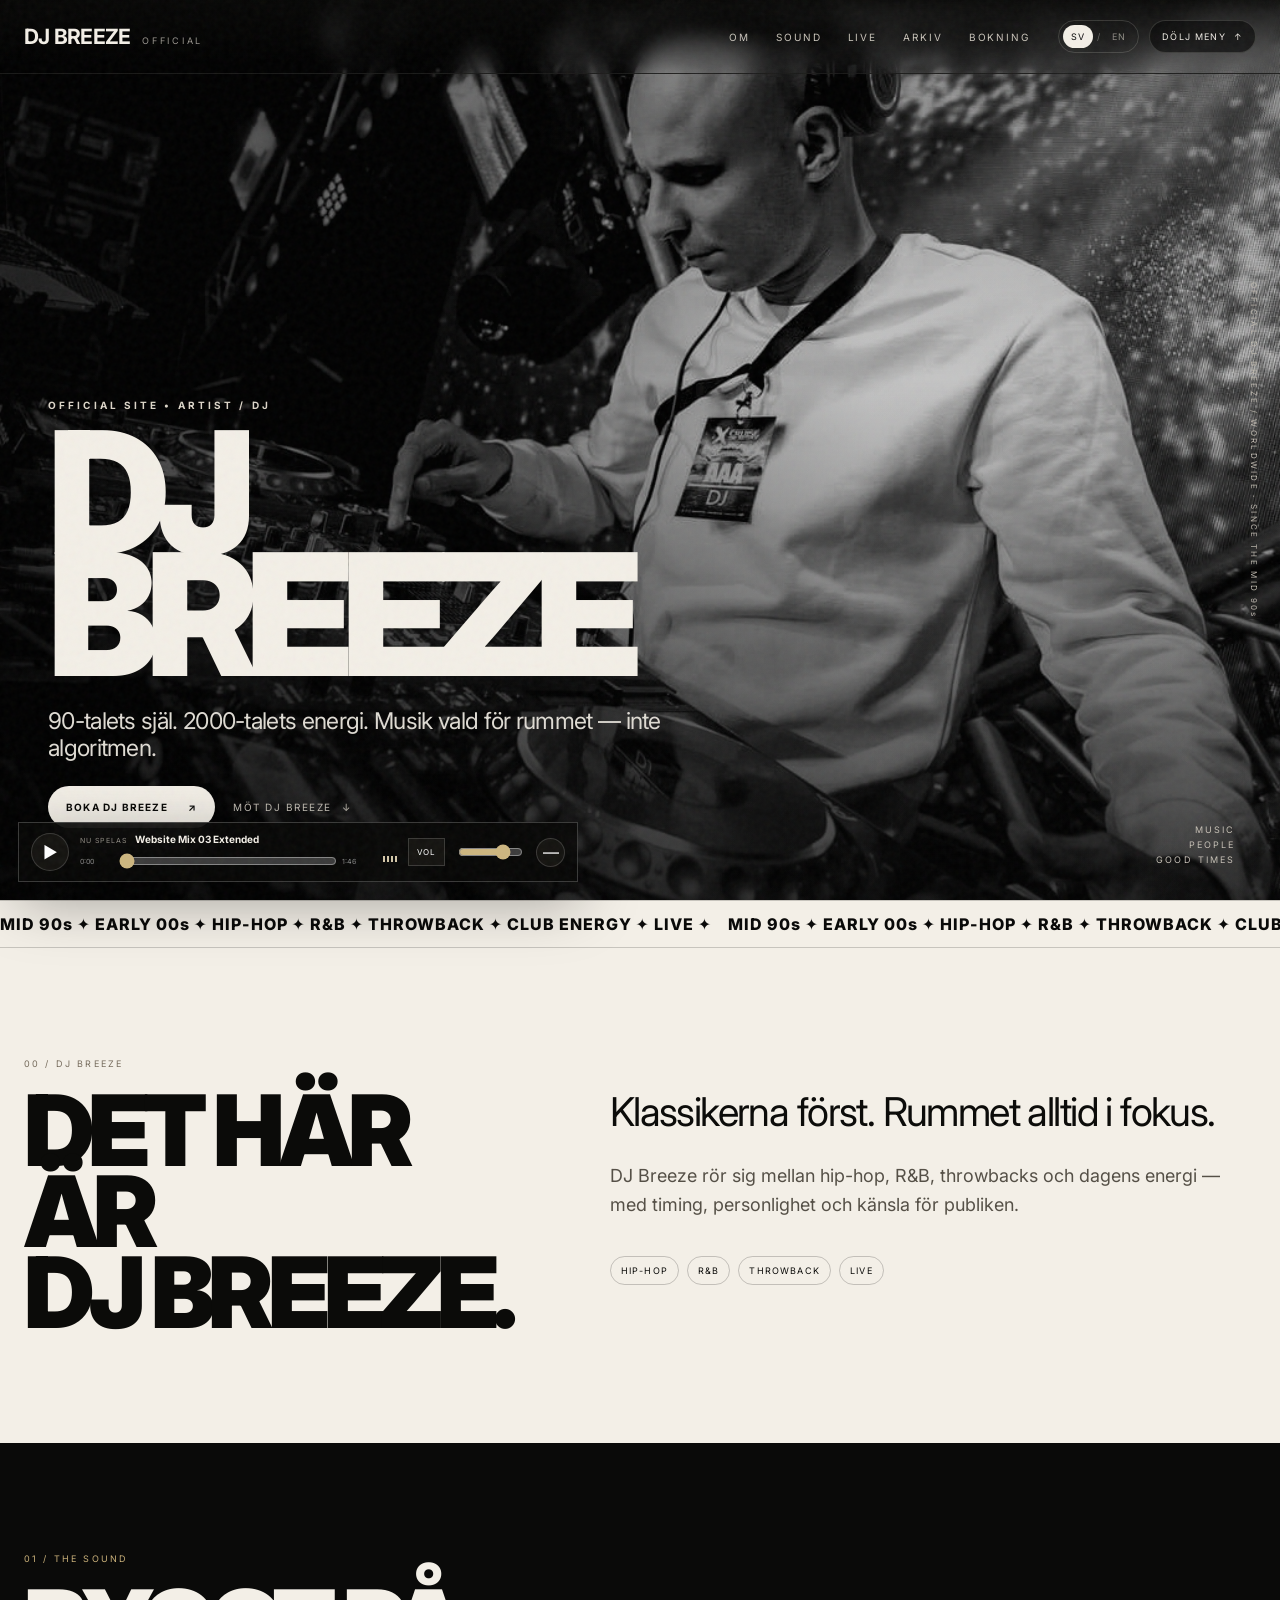
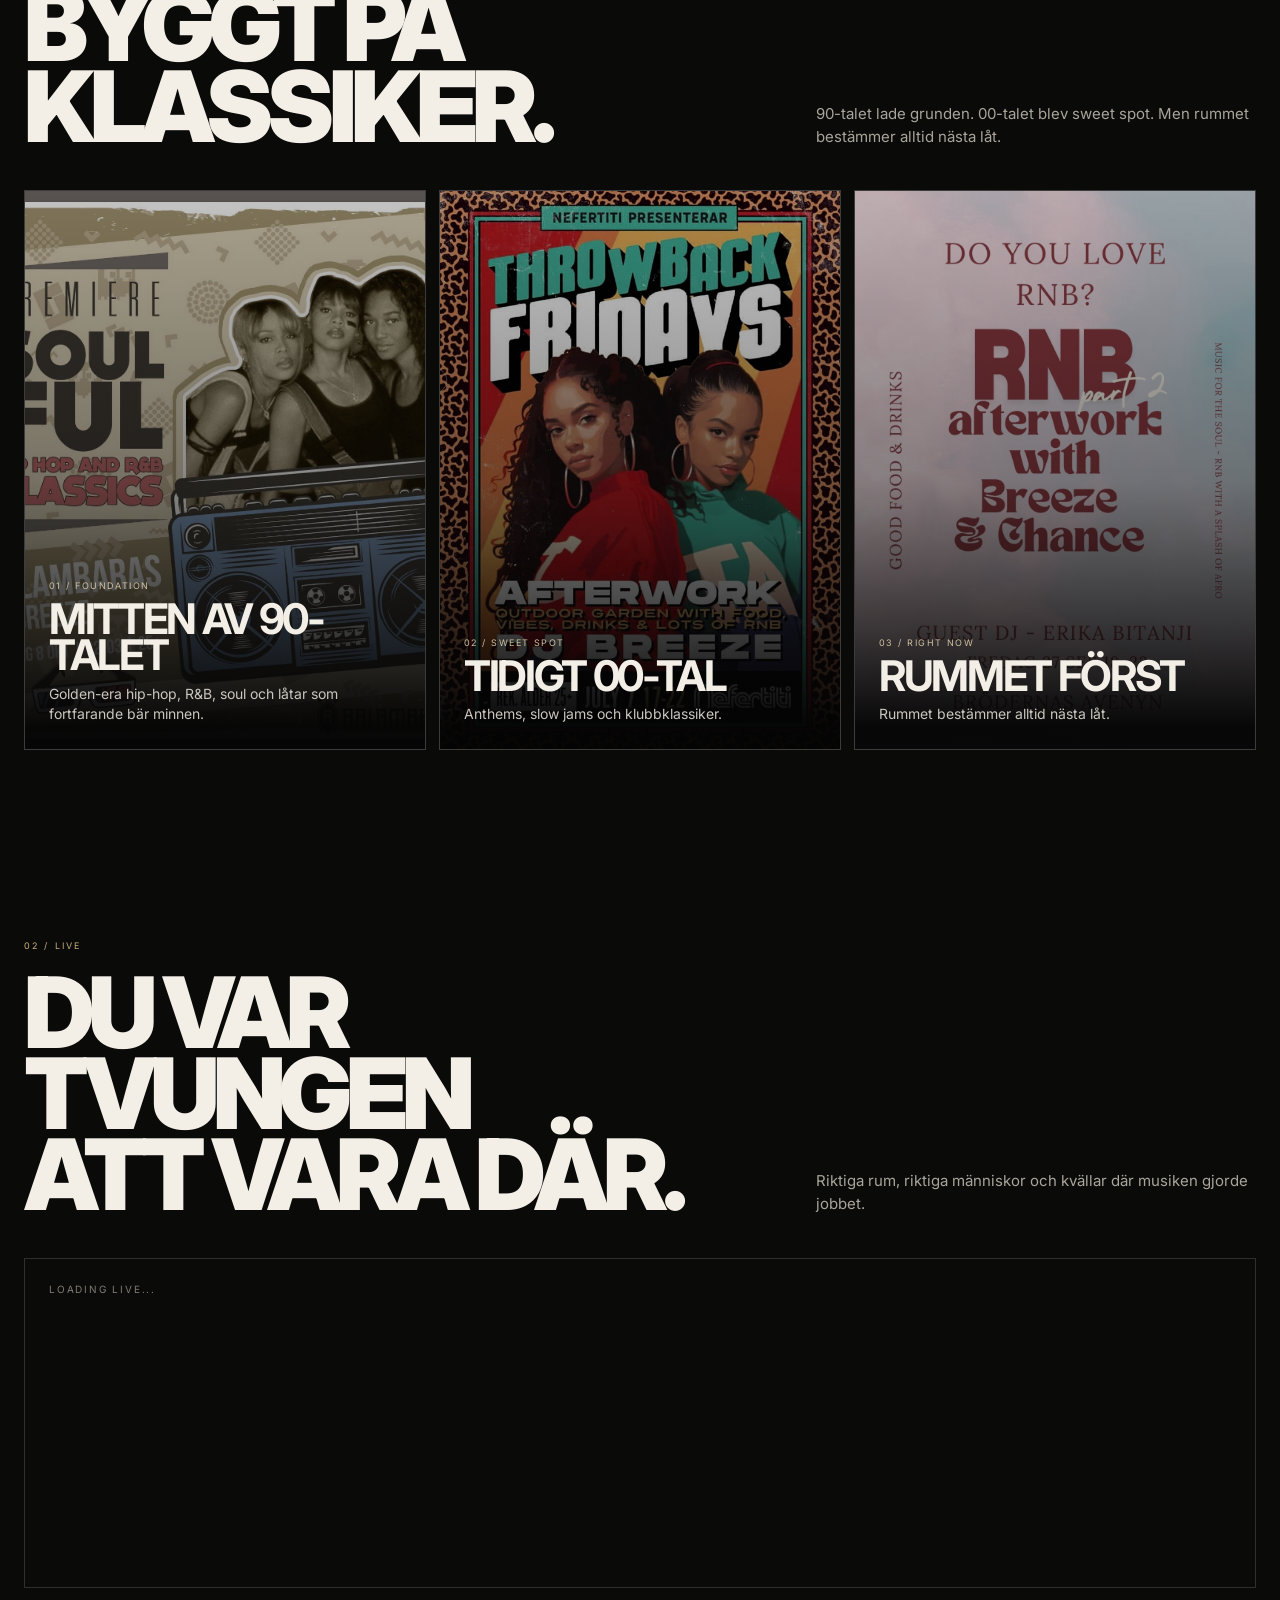
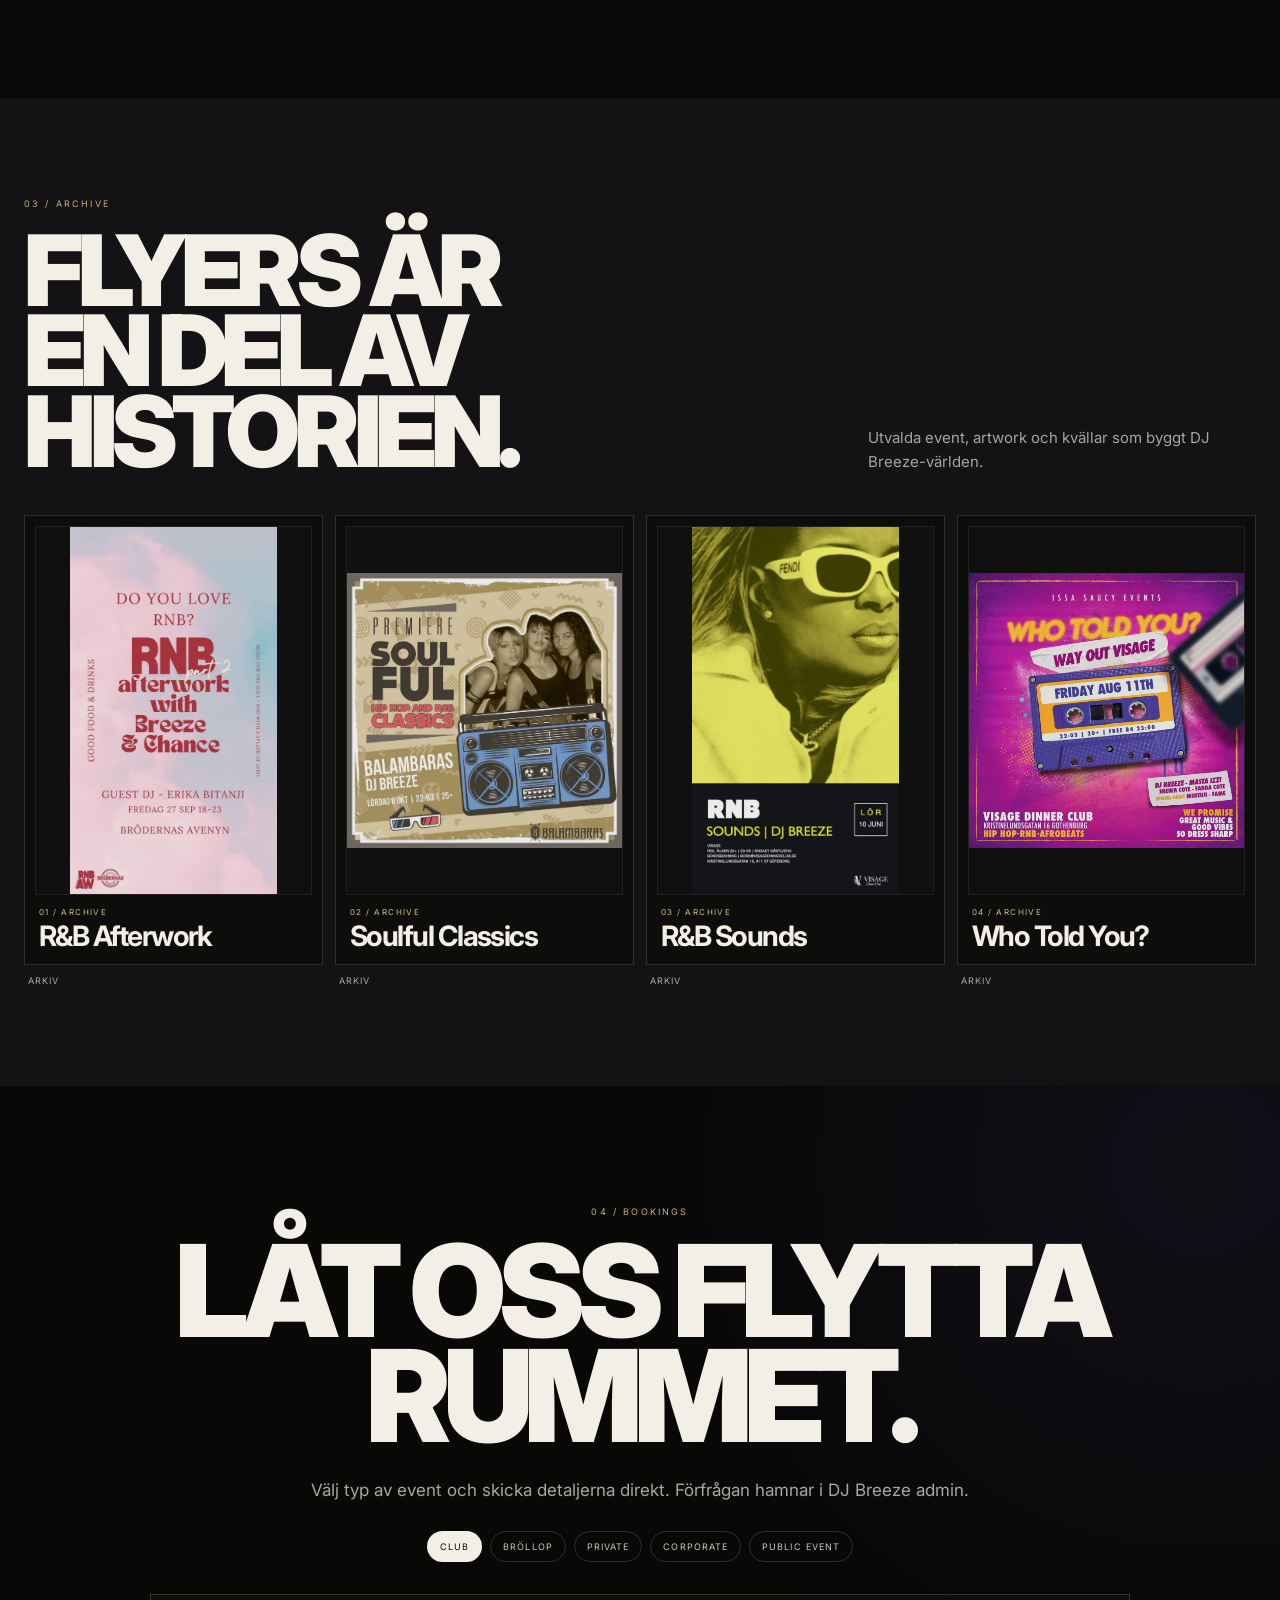
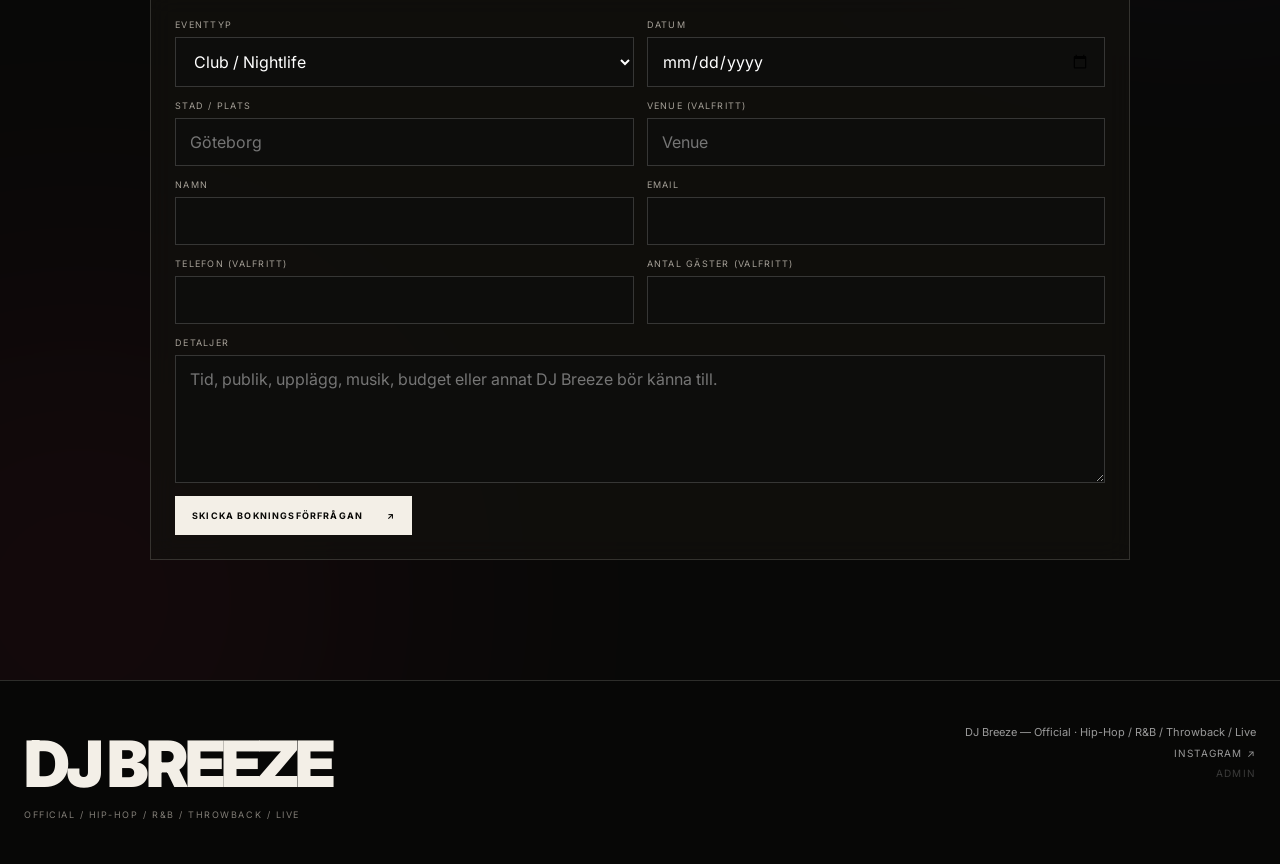
==== commit 84f303b8: "Load media spacing fixes across live and archive" ====
--- a/index.html
+++ b/index.html
@@ -7,6 +7,7 @@
   <meta name="description" content="DJ Breeze — Hip-Hop, R&B, Throwback & Live. Official website and bookings.">
   <title>DJ Breeze — Official</title>
   <link rel="stylesheet" href="css/noir-final.css?v=20260914-final">
+  <link rel="stylesheet" href="css/media-spacing-fix.css?v=20260914-2">
 </head>
 <body>
   <div id="pageLoader" class="page-loader" aria-hidden="true"><span>DJ BREEZE</span></div>
--- a/css/noir-final.css
+++ b/css/noir-final.css
@@ -9,4 +9,15 @@
 @media(max-width:1040px){.desktop-nav{display:none}.menu-toggle{display:flex}.hide-menu-btn{display:none}.identity-grid{grid-template-columns:1fr;gap:40px}.identity-copy{padding-top:0}.era-grid{grid-template-columns:1fr}.era-card{min-height:520px}.gallery-grid{grid-template-columns:1fr 1fr;grid-auto-rows:320px}.gallery-card.featured{grid-column:1/-1;grid-row:auto;height:440px}.archive-grid{grid-template-columns:repeat(2,minmax(0,1fr))}}
 @media(max-width:680px){:root{--header-h:64px}.section-shell,.header-inner{width:min(calc(100% - 24px),var(--max))}.brand strong{font-size:17px}.brand span{display:none}.lang-switch{padding:2px}.lang-btn{padding:6px}.hero{min-height:100svh}.hero-content{width:calc(100% - 26px);padding:115px 0 48px}.hero h1{font-size:clamp(70px,24vw,112px);line-height:.73}.hero p{font-size:17px;max-width:92%;margin-top:22px}.hero-side-note{display:none}.hero-bottom-note{right:16px;bottom:14px;font-size:7px}.primary-cta{padding:13px 15px}.ticker span{font-size:13px}.section-light,.section-dark,.archive-section,.booking-section{padding:76px 0}.identity h2,.section-head h2{font-size:clamp(48px,16vw,70px)}.section-head{align-items:flex-start;flex-direction:column;gap:18px}.identity-lead{font-size:28px!important}.gallery-grid{grid-template-columns:1fr;display:grid;grid-auto-rows:auto}.gallery-card,.gallery-card.featured{height:390px;grid-column:auto}.archive-grid{grid-template-columns:1fr}.archive-image{aspect-ratio:4/5}.archive-overlay{inset:auto 20px 22px}.archive-overlay h3{font-size:clamp(28px,10vw,46px);max-width:100%;padding-right:4px}.booking-section h2{font-size:clamp(58px,19vw,88px)}.booking-form{grid-template-columns:1fr;padding:16px}.field-full,.form-footer{grid-column:auto}.form-footer{align-items:flex-start;flex-direction:column}.footer-grid{flex-direction:column}.footer-right{align-items:flex-start}.music-player{left:8px;bottom:8px;width:calc(100vw - 16px);grid-template-columns:auto 1fr auto auto}.music-player .equalizer,.music-player .volume-slider{display:none}.music-meta{display:block}.music-eyebrow{display:block;margin-bottom:3px}.music-progress-row{grid-template-columns:26px 1fr 26px}.show-menu-btn{right:8px;top:8px}}
 @media(max-width:380px){.hero h1{font-size:68px}.archive-overlay h3{font-size:30px}.section-head h2,.identity h2{font-size:45px}.lang-btn{font-size:8px}.music-player{gap:7px}.mute-btn{display:none}}
-@media(prefers-reduced-motion:reduce){html{scroll-behavior:auto}.ticker-track,.music-player.playing .equalizer i{animation:none}.reveal{opacity:1;transform:none;transition:none}.era-card img,.gallery-card img{transition:none}}+@media(prefers-reduced-motion:reduce){html{scroll-behavior:auto}.ticker-track,.music-player.playing .equalizer i{animation:none}.reveal{opacity:1;transform:none;transition:none}.era-card img,.gallery-card img{transition:none}}
+
+/* Archive spacing: keep the full flyer visible with breathing room and keep the event title outside the artwork. */
+.archive-card{background:transparent;}
+.archive-image{aspect-ratio:auto;padding:10px 10px 96px;background:#19181d;border:1px solid rgba(255,255,255,.18);overflow:hidden;}
+.archive-image img{width:100%;height:auto;aspect-ratio:3/4;object-fit:contain;object-position:center;display:block;background:#0b0b0b;border:1px solid rgba(255,255,255,.08);filter:brightness(.92);}
+.archive-card:hover .archive-image img{transform:none;}
+.archive-overlay{left:18px;right:18px;bottom:18px;inset:auto 18px 18px 18px;}
+.archive-overlay small{margin-bottom:6px;}
+.archive-overlay h3{font-size:clamp(20px,2.2vw,34px);line-height:.92;max-width:100%;padding:0;}
+.archive-meta{padding:12px 4px 0;}
+@media(max-width:680px){.archive-image{aspect-ratio:auto;padding:8px 8px 90px}.archive-overlay{inset:auto 16px 16px 16px}.archive-overlay h3{font-size:clamp(24px,8.2vw,34px);line-height:.94}.archive-meta{padding:10px 4px 0}}
--- a/css/media-spacing-fix.css
+++ b/css/media-spacing-fix.css
@@ -0,0 +1,100 @@
+/* DJ Breeze media spacing / crop fixes — 2026-09-14 */
+
+/* LIVE / GALLERY
+   Most of these assets contain typography/artwork inside the image itself.
+   Keep the whole artwork visible instead of cropping the edges with cover. */
+.gallery-card{
+  background:#0d0d0c !important;
+  border:1px solid rgba(255,255,255,.10);
+  padding:10px;
+}
+.gallery-card img{
+  width:100% !important;
+  height:100% !important;
+  object-fit:contain !important;
+  object-position:center center !important;
+  display:block;
+  transform:none !important;
+}
+/* The first/featured card is the artist portrait, where a photographic crop still works best. */
+.gallery-card.featured img{
+  object-fit:cover !important;
+  object-position:center top !important;
+}
+.gallery-card:hover img{
+  transform:none !important;
+}
+.gallery-card span{
+  left:22px !important;
+  bottom:22px !important;
+  max-width:calc(100% - 44px);
+}
+
+/* ARCHIVE
+   Give every flyer a real inner frame and place its title below the artwork,
+   so no flyer text/logo is hidden by cropping or overlay copy. */
+.archive-card{
+  min-width:0;
+}
+.archive-image{
+  aspect-ratio:auto !important;
+  overflow:hidden !important;
+  background:#0d0d0c !important;
+  border:1px solid rgba(255,255,255,.14) !important;
+  padding:10px 10px 12px;
+  display:flex;
+  flex-direction:column;
+  gap:12px;
+}
+.archive-image img{
+  width:100% !important;
+  height:auto !important;
+  aspect-ratio:3/4;
+  object-fit:contain !important;
+  object-position:center center !important;
+  display:block;
+  background:#111;
+  transform:none !important;
+}
+.archive-card:hover img{
+  transform:none !important;
+}
+.archive-overlay{
+  position:static !important;
+  inset:auto !important;
+  min-width:0;
+  padding:0 4px 2px;
+}
+.archive-overlay small{
+  margin-bottom:7px !important;
+}
+.archive-overlay h3{
+  margin:0 !important;
+  max-width:100%;
+  overflow-wrap:anywhere;
+}
+.archive-meta{
+  padding:10px 4px 0 !important;
+}
+
+@media(max-width:680px){
+  .gallery-card{
+    padding:8px;
+  }
+  .gallery-card span{
+    left:18px !important;
+    bottom:18px !important;
+    max-width:calc(100% - 36px);
+  }
+  .archive-image{
+    padding:8px 8px 11px;
+    gap:10px;
+  }
+  .archive-image img{
+    aspect-ratio:auto;
+    max-height:78svh;
+  }
+  .archive-overlay{
+    padding-inline:4px;
+  }
+}
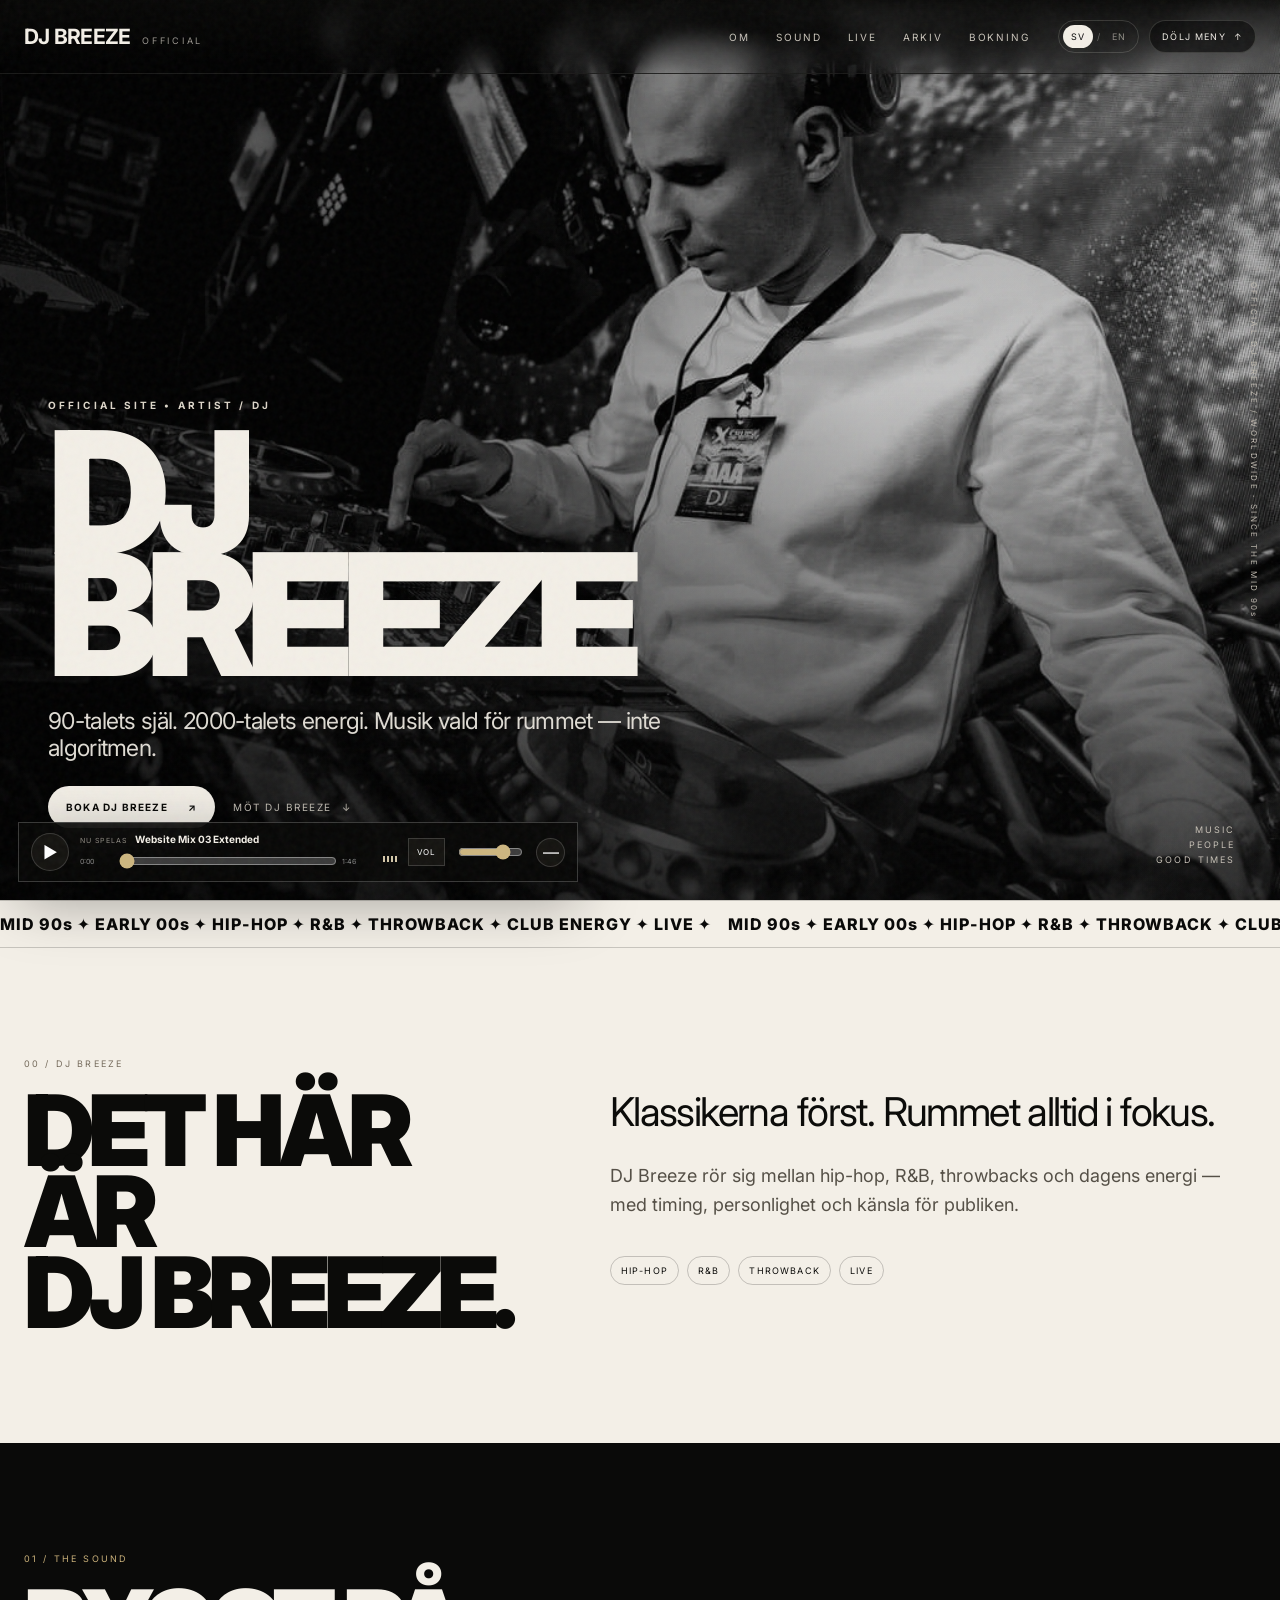
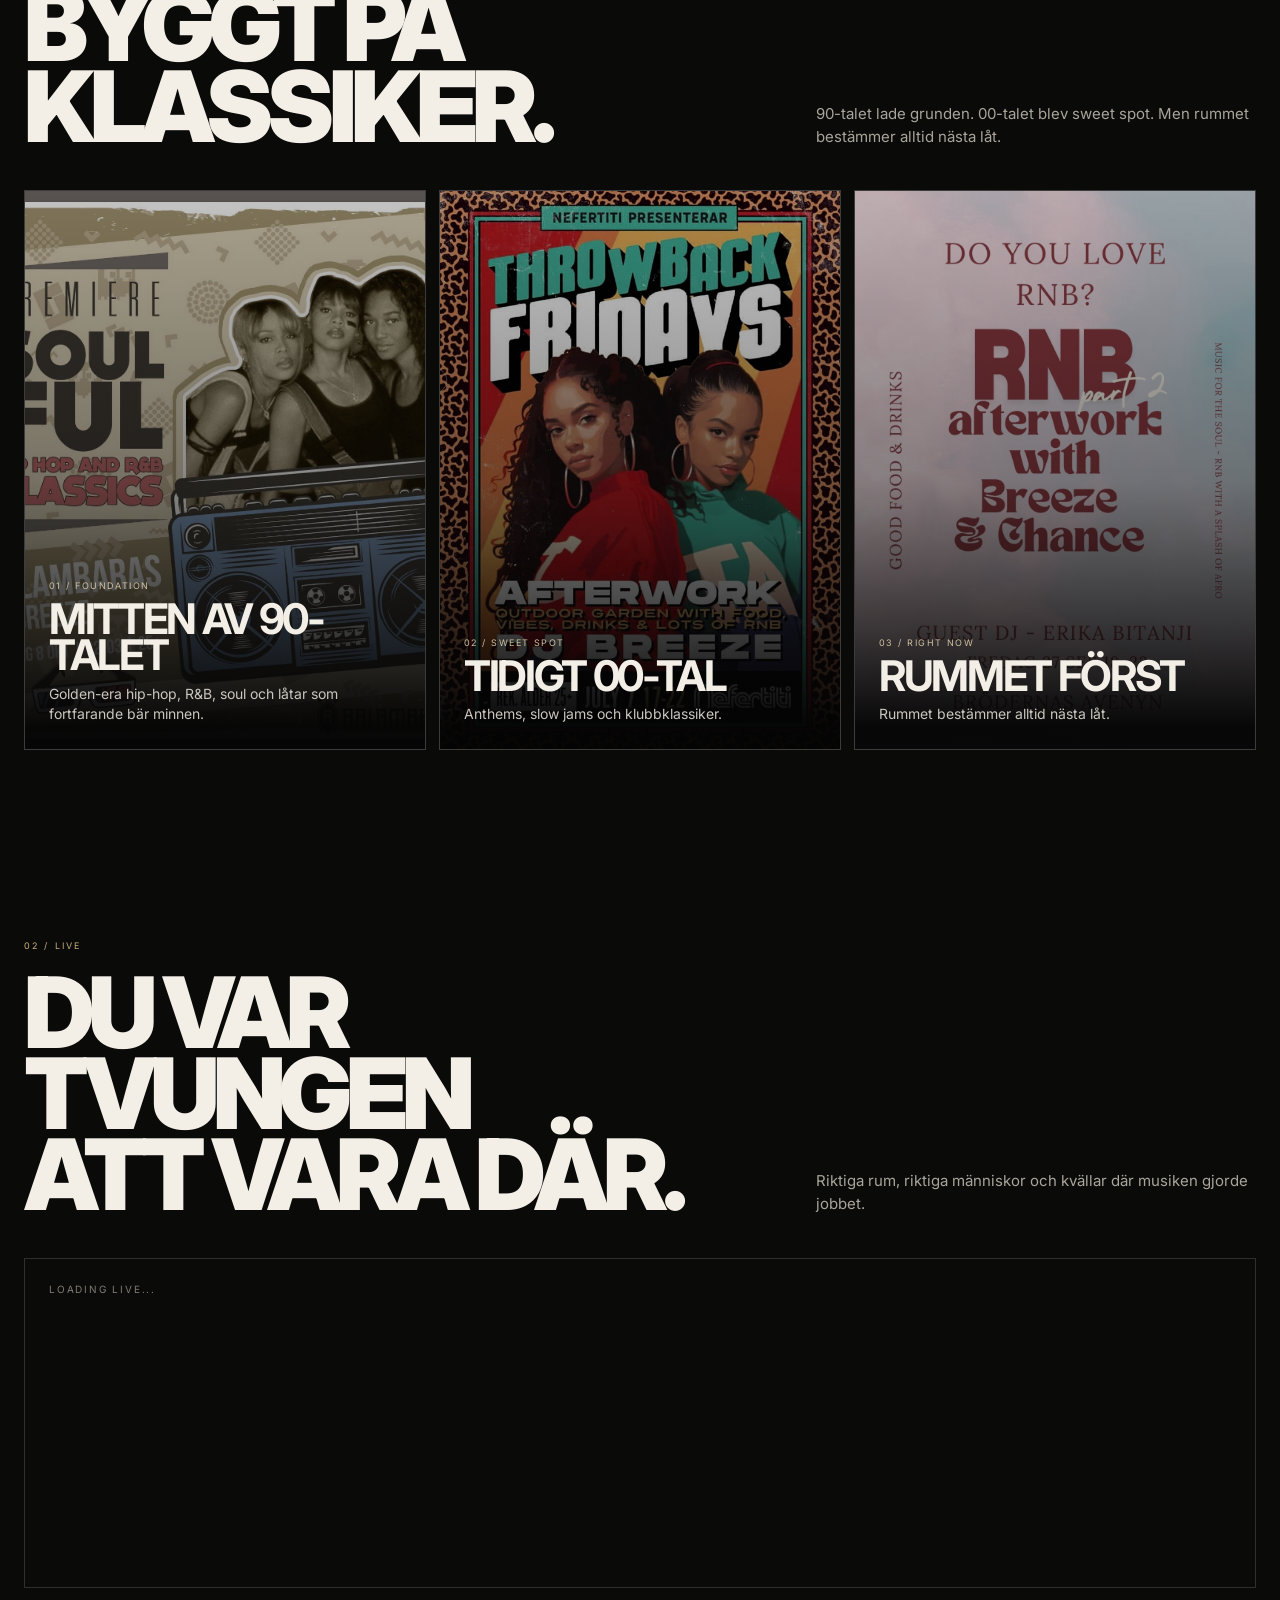
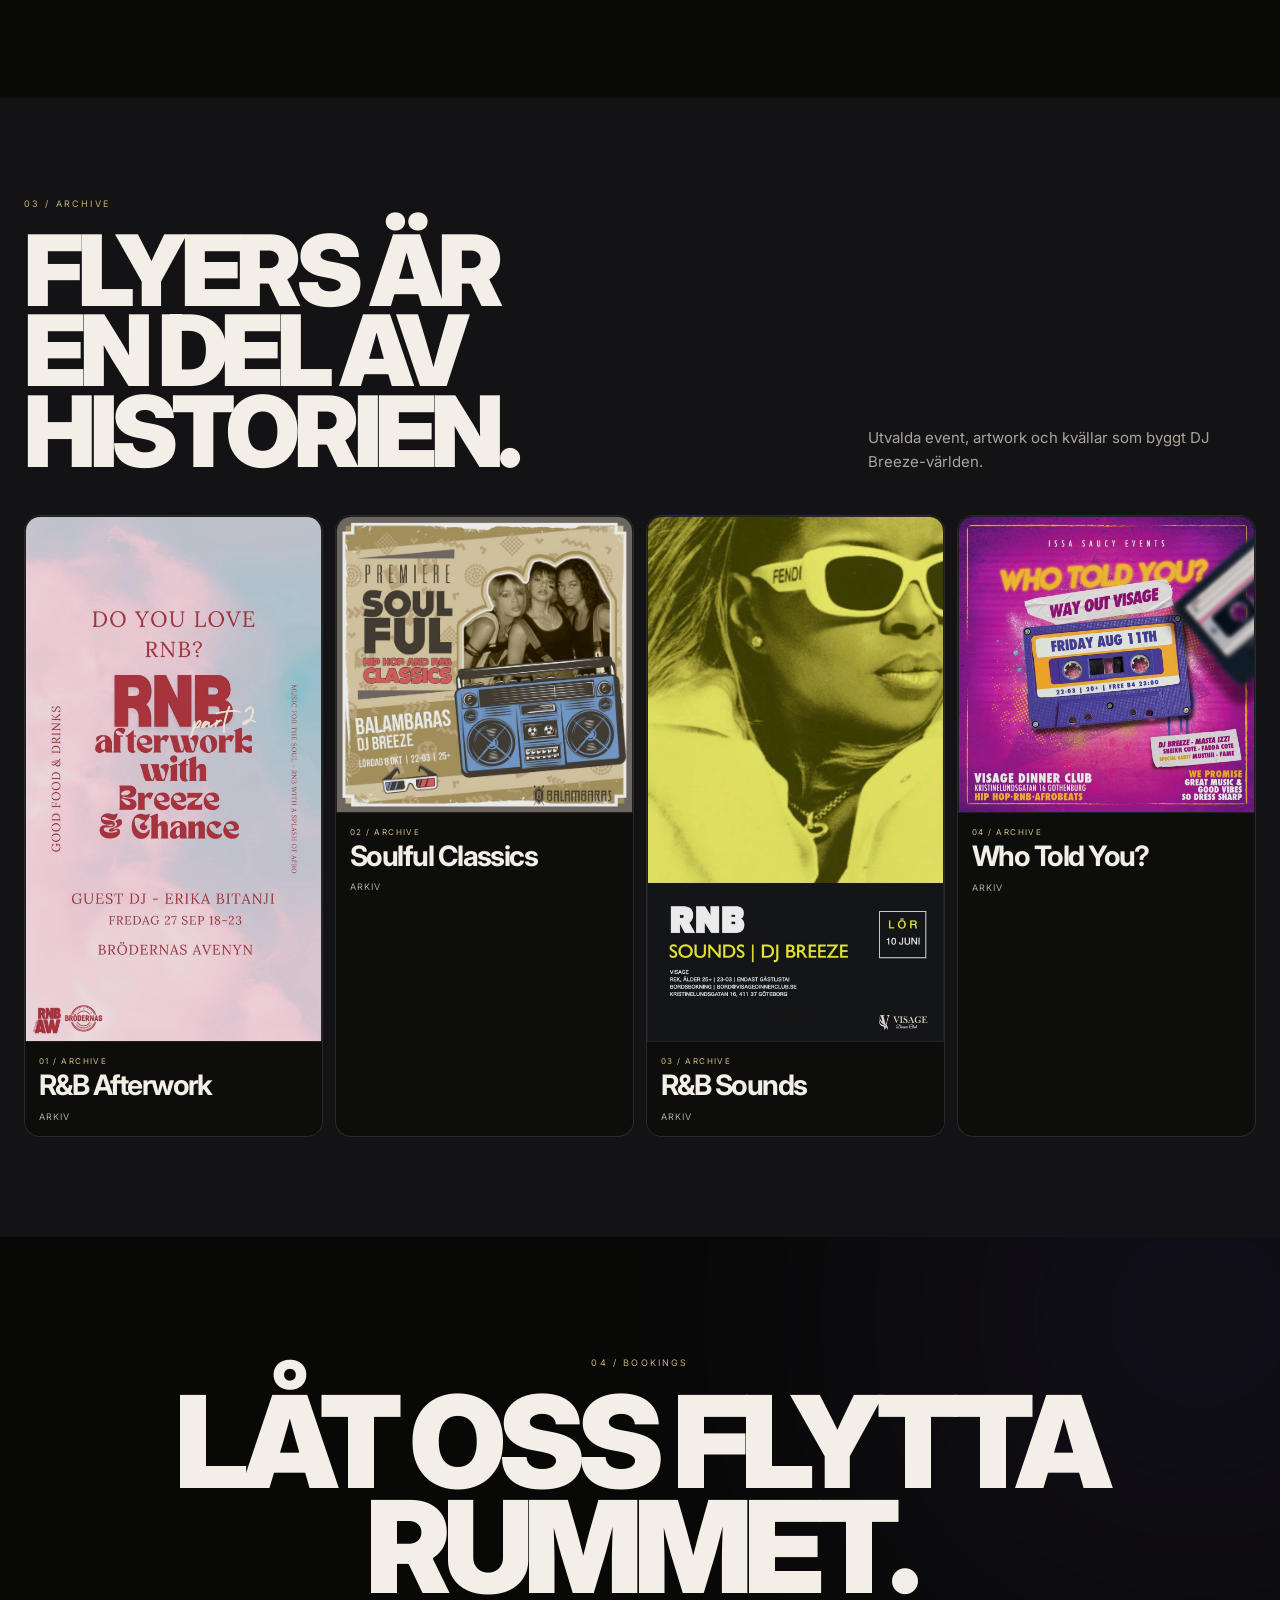
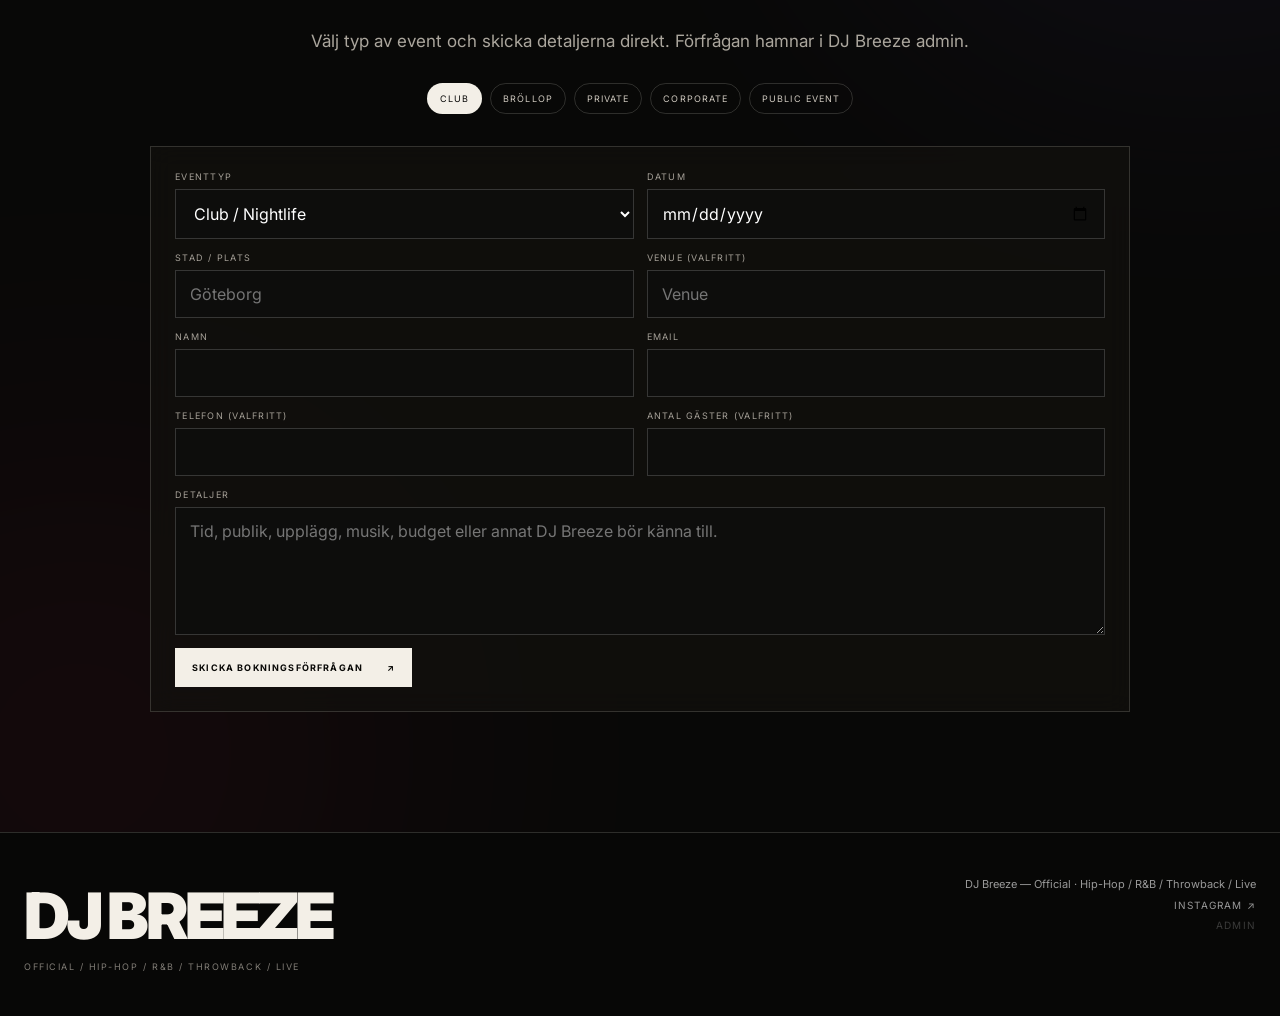
==== commit d9c76103: "Bust cache for edge-to-edge media cards" ====
--- a/index.html
+++ b/index.html
@@ -7,7 +7,7 @@
   <meta name="description" content="DJ Breeze — Hip-Hop, R&B, Throwback & Live. Official website and bookings.">
   <title>DJ Breeze — Official</title>
   <link rel="stylesheet" href="css/noir-final.css?v=20260914-final">
-  <link rel="stylesheet" href="css/media-spacing-fix.css?v=20260914-2">
+  <link rel="stylesheet" href="css/media-spacing-fix.css?v=20260914-3">
 </head>
 <body>
   <div id="pageLoader" class="page-loader" aria-hidden="true"><span>DJ BREEZE</span></div>
--- a/css/media-spacing-fix.css
+++ b/css/media-spacing-fix.css
@@ -1,59 +1,68 @@
-/* DJ Breeze media spacing / crop fixes — 2026-09-14 */
+/* DJ Breeze media framing — edge-to-edge cards, 2026-09-14 */
 
 /* LIVE / GALLERY
-   Most of these assets contain typography/artwork inside the image itself.
-   Keep the whole artwork visible instead of cropping the edges with cover. */
+   Fill each card completely. No inner gutter/air. Rounded corners belong to the
+   outer card so the image itself fills the radius. */
 .gallery-card{
+  position:relative;
   background:#0d0d0c !important;
   border:1px solid rgba(255,255,255,.10);
-  padding:10px;
+  border-radius:16px;
+  overflow:hidden !important;
+  padding:0 !important;
 }
 .gallery-card img{
   width:100% !important;
   height:100% !important;
-  object-fit:contain !important;
+  object-fit:cover !important;
   object-position:center center !important;
   display:block;
+  border-radius:inherit;
   transform:none !important;
 }
-/* The first/featured card is the artist portrait, where a photographic crop still works best. */
+/* Keep the artist portrait framed slightly higher. */
 .gallery-card.featured img{
-  object-fit:cover !important;
   object-position:center top !important;
 }
 .gallery-card:hover img{
   transform:none !important;
 }
 .gallery-card span{
-  left:22px !important;
-  bottom:22px !important;
-  max-width:calc(100% - 44px);
+  left:14px !important;
+  bottom:14px !important;
+  max-width:calc(100% - 28px);
 }
 
 /* ARCHIVE
-   Give every flyer a real inner frame and place its title below the artwork,
-   so no flyer text/logo is hidden by cropping or overlay copy. */
+   Flyer fills the full card width edge-to-edge. Copy stays underneath so it
+   never sits on top of flyer artwork. */
 .archive-card{
   min-width:0;
+  overflow:hidden;
+  border-radius:16px;
+  background:#0d0d0c;
+  border:1px solid rgba(255,255,255,.12);
 }
 .archive-image{
   aspect-ratio:auto !important;
   overflow:hidden !important;
   background:#0d0d0c !important;
-  border:1px solid rgba(255,255,255,.14) !important;
-  padding:10px 10px 12px;
+  border:0 !important;
+  border-radius:0 !important;
+  padding:0 !important;
   display:flex;
   flex-direction:column;
-  gap:12px;
+  gap:0;
 }
 .archive-image img{
   width:100% !important;
   height:auto !important;
-  aspect-ratio:3/4;
+  aspect-ratio:auto !important;
   object-fit:contain !important;
   object-position:center center !important;
   display:block;
   background:#111;
+  border-radius:15px 15px 0 0;
   transform:none !important;
 }
 .archive-card:hover img{
@@ -63,7 +72,8 @@
   position:static !important;
   inset:auto !important;
   min-width:0;
-  padding:0 4px 2px;
+  padding:14px 14px 12px !important;
+  background:#0d0d0c;
 }
 .archive-overlay small{
   margin-bottom:7px !important;
@@ -74,27 +84,29 @@
   overflow-wrap:anywhere;
 }
 .archive-meta{
-  padding:10px 4px 0 !important;
+  padding:0 14px 14px !important;
+  background:#0d0d0c;
 }
 
 @media(max-width:680px){
   .gallery-card{
-    padding:8px;
+    border-radius:14px;
   }
   .gallery-card span{
-    left:18px !important;
-    bottom:18px !important;
-    max-width:calc(100% - 36px);
+    left:12px !important;
+    bottom:12px !important;
+    max-width:calc(100% - 24px);
   }
-  .archive-image{
-    padding:8px 8px 11px;
-    gap:10px;
+  .archive-card{
+    border-radius:14px;
   }
   .archive-image img{
-    aspect-ratio:auto;
-    max-height:78svh;
+    border-radius:13px 13px 0 0;
   }
   .archive-overlay{
-    padding-inline:4px;
+    padding:12px 12px 10px !important;
+  }
+  .archive-meta{
+    padding:0 12px 12px !important;
   }
 }
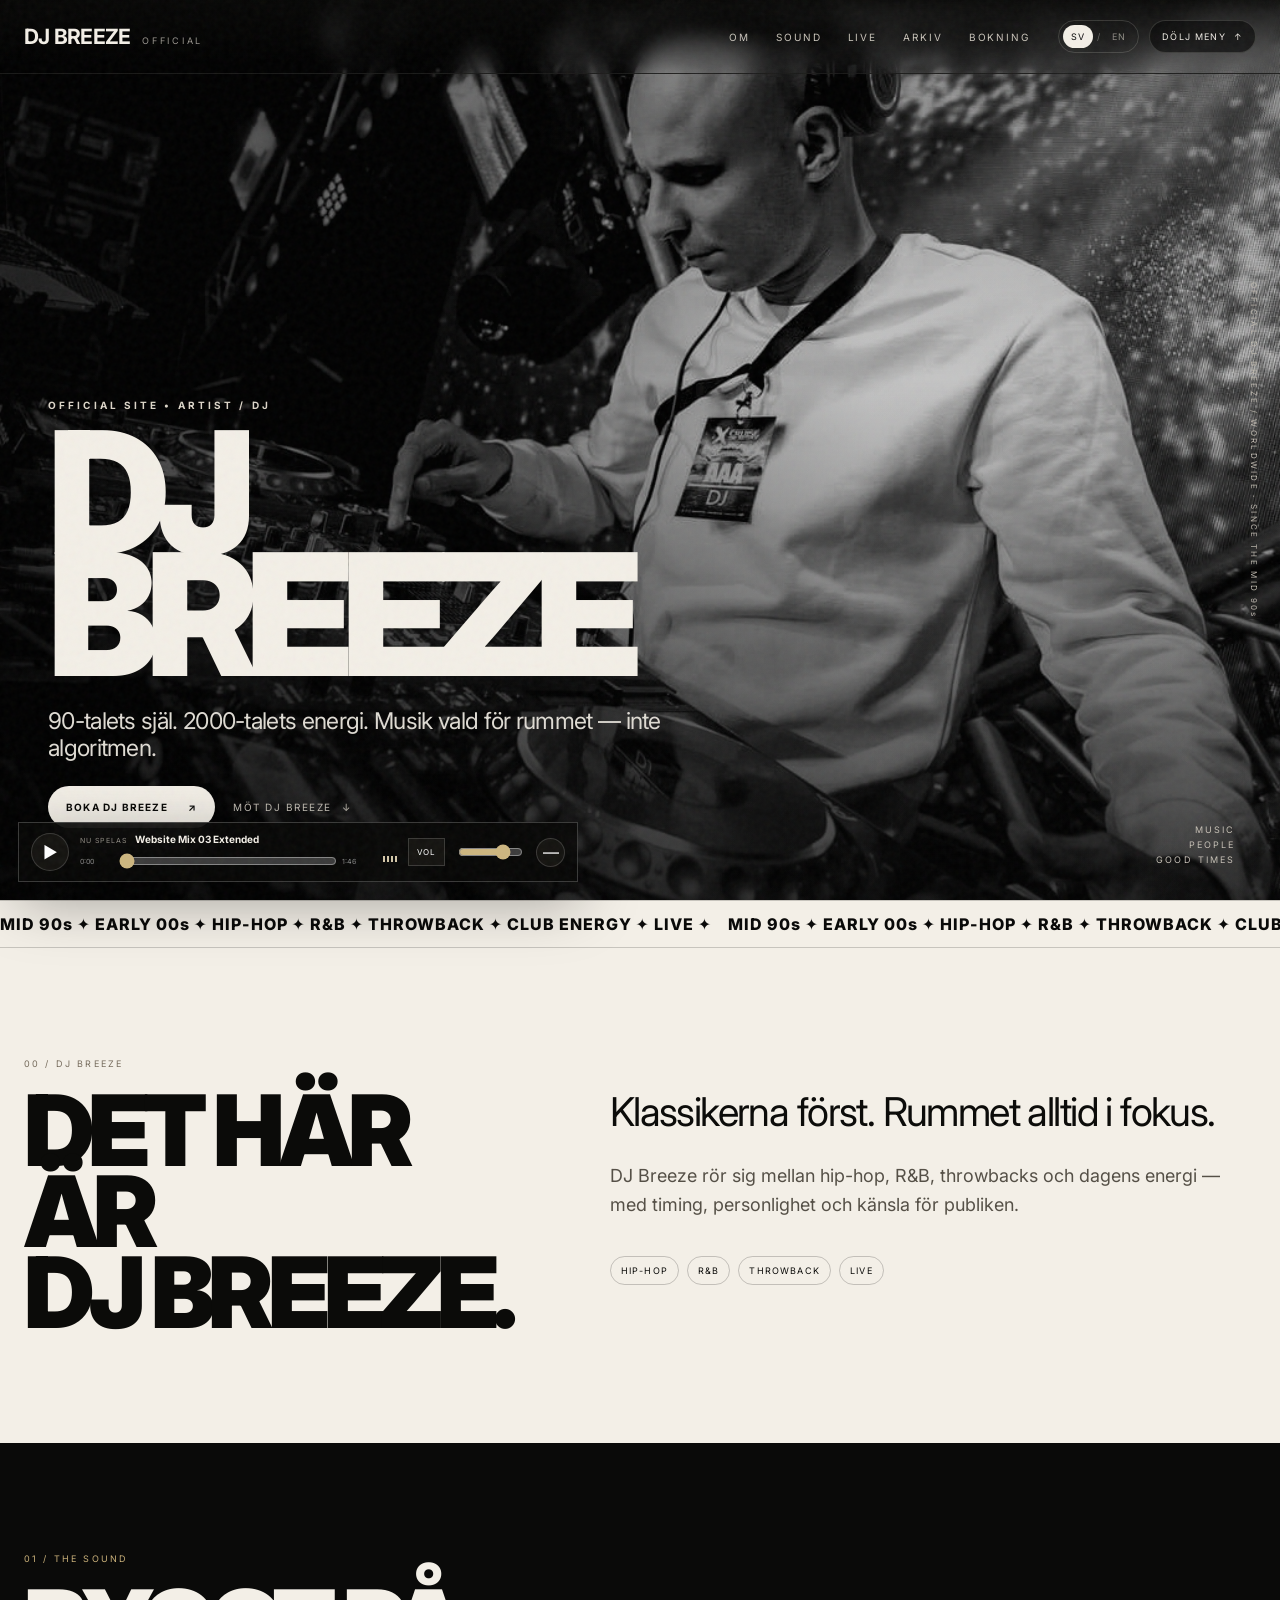
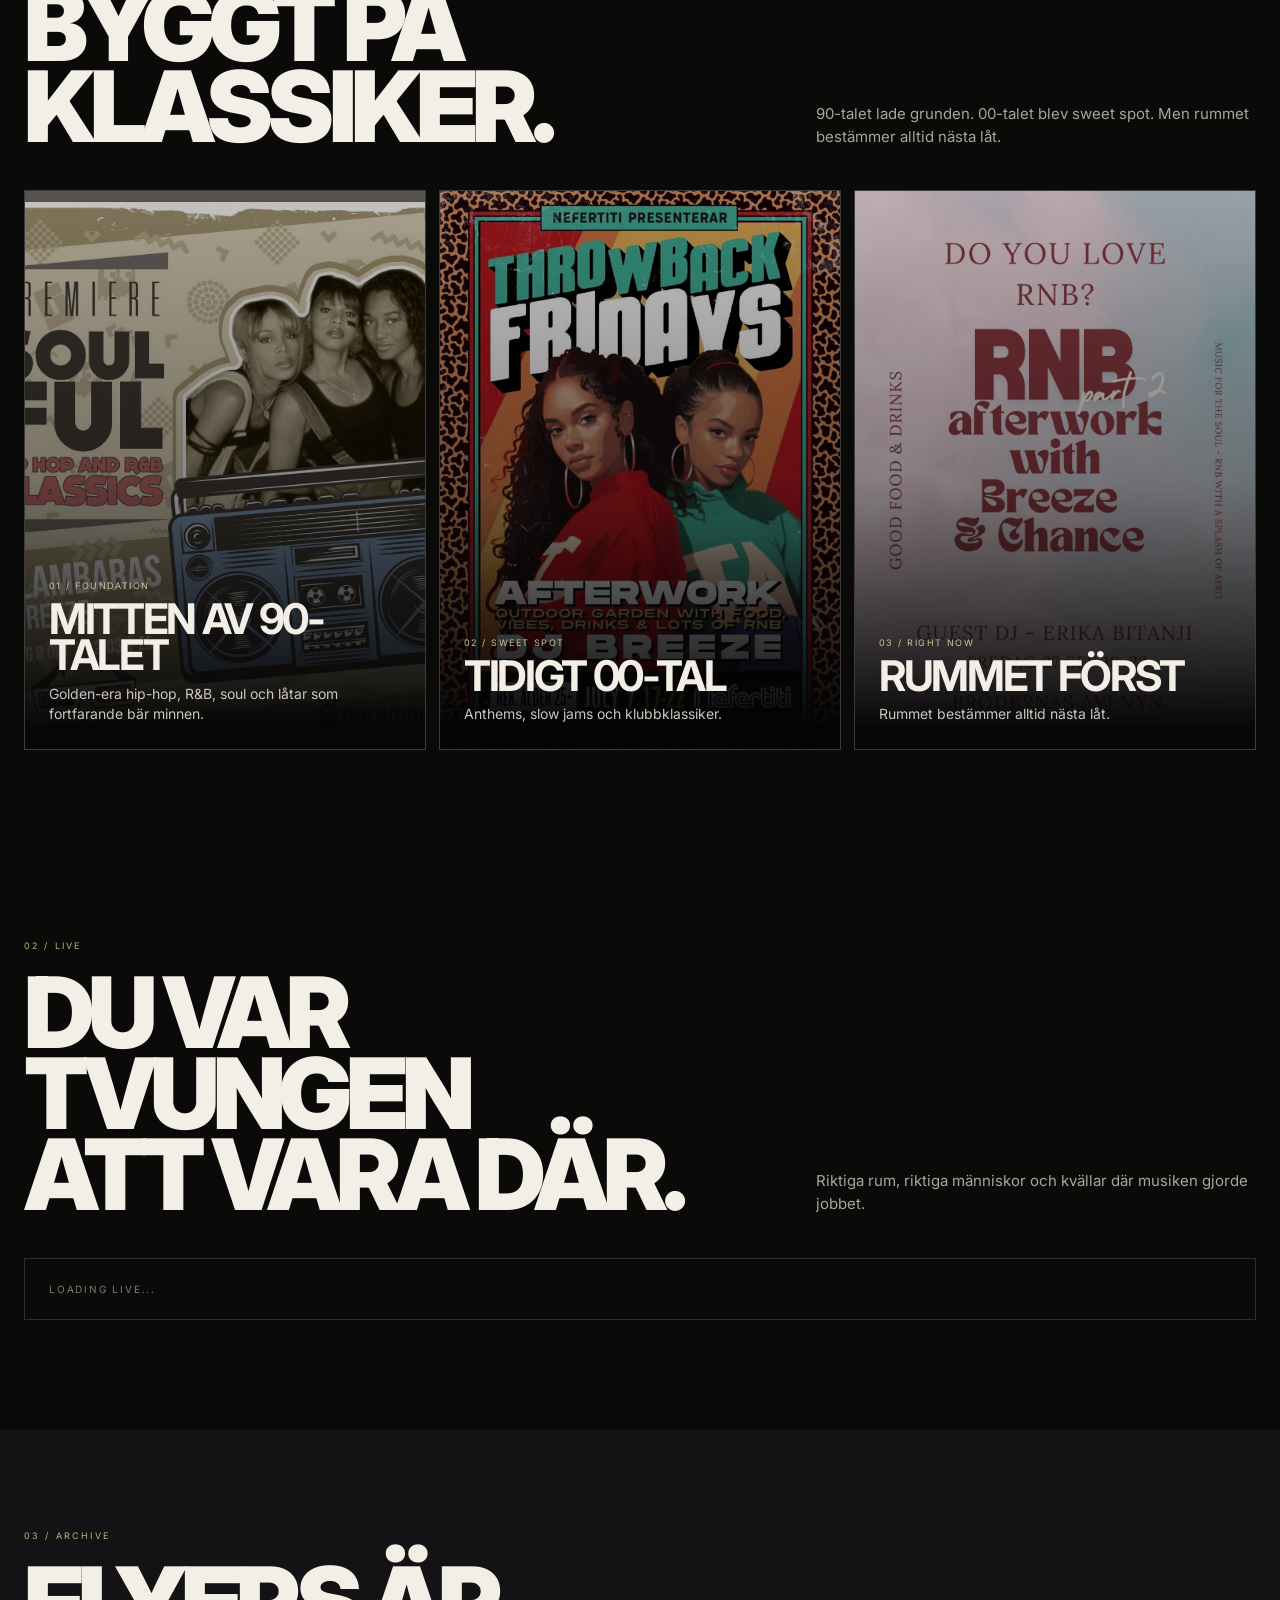
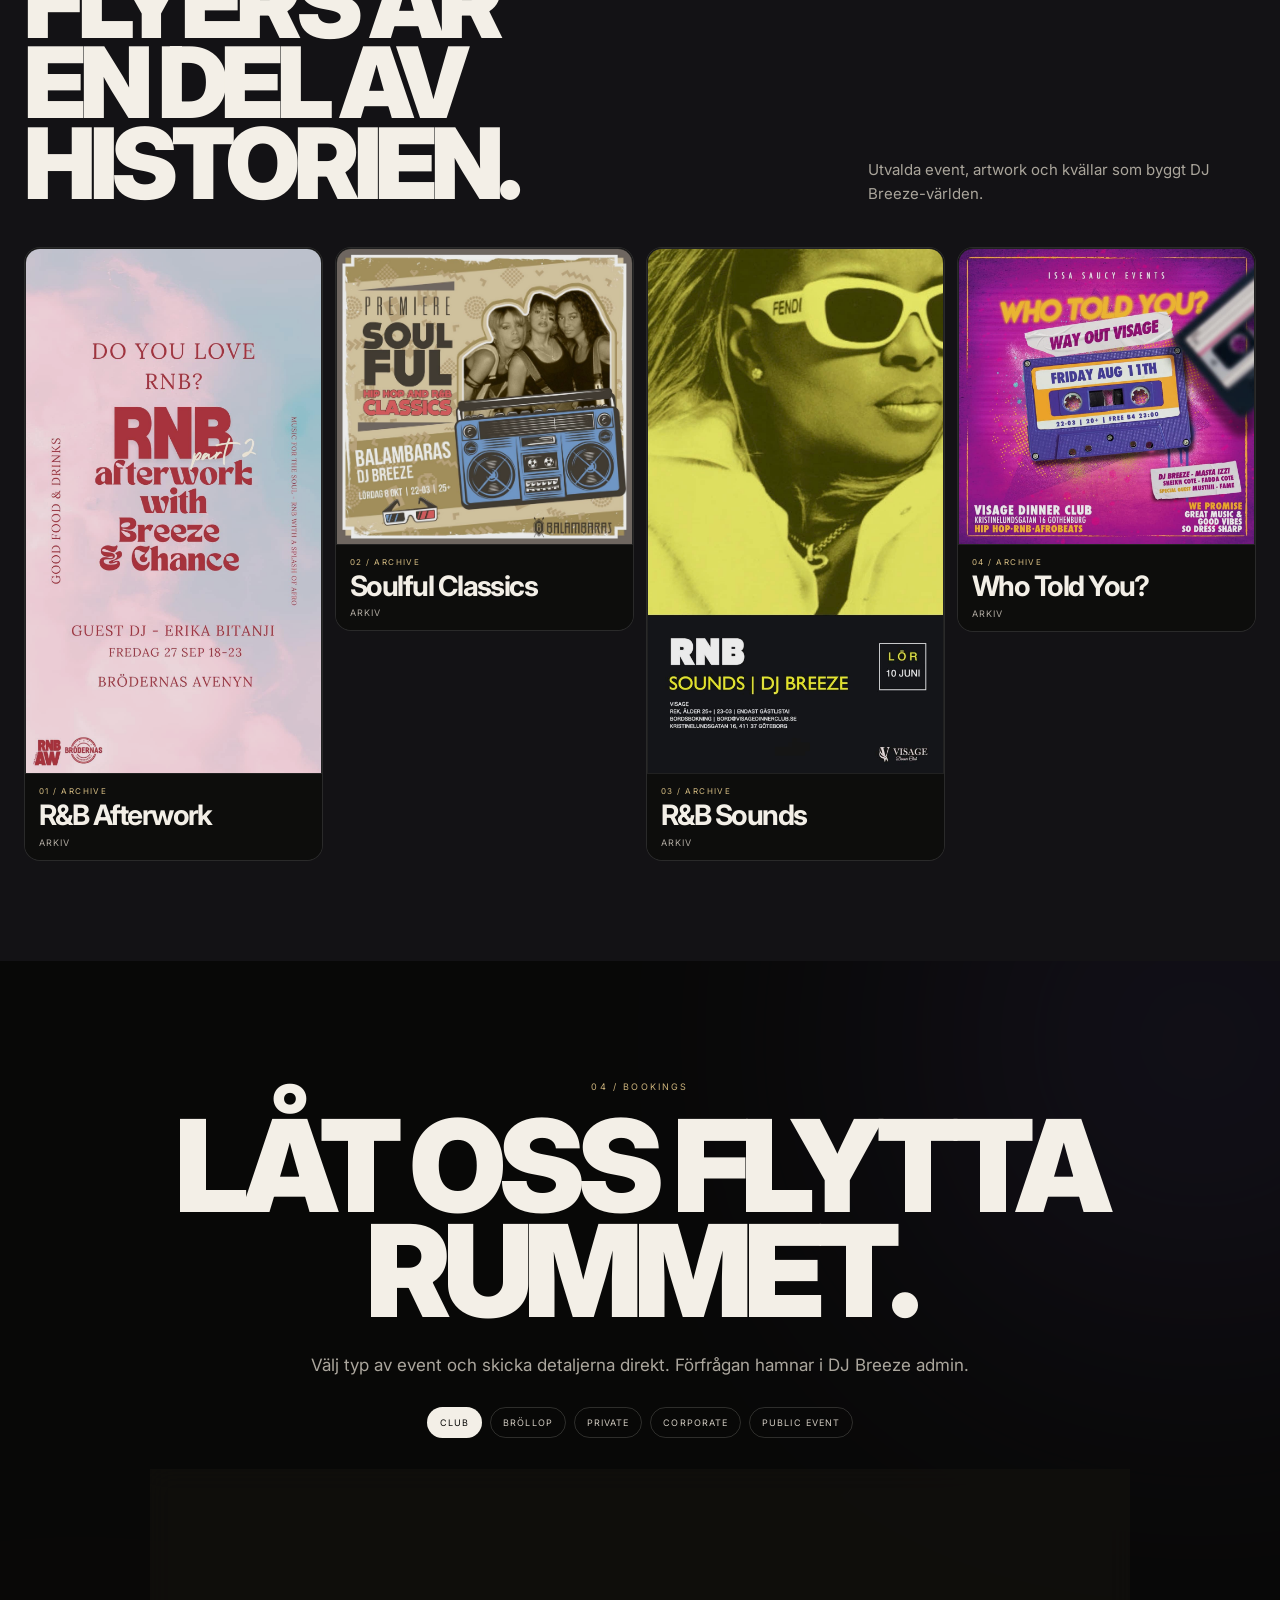
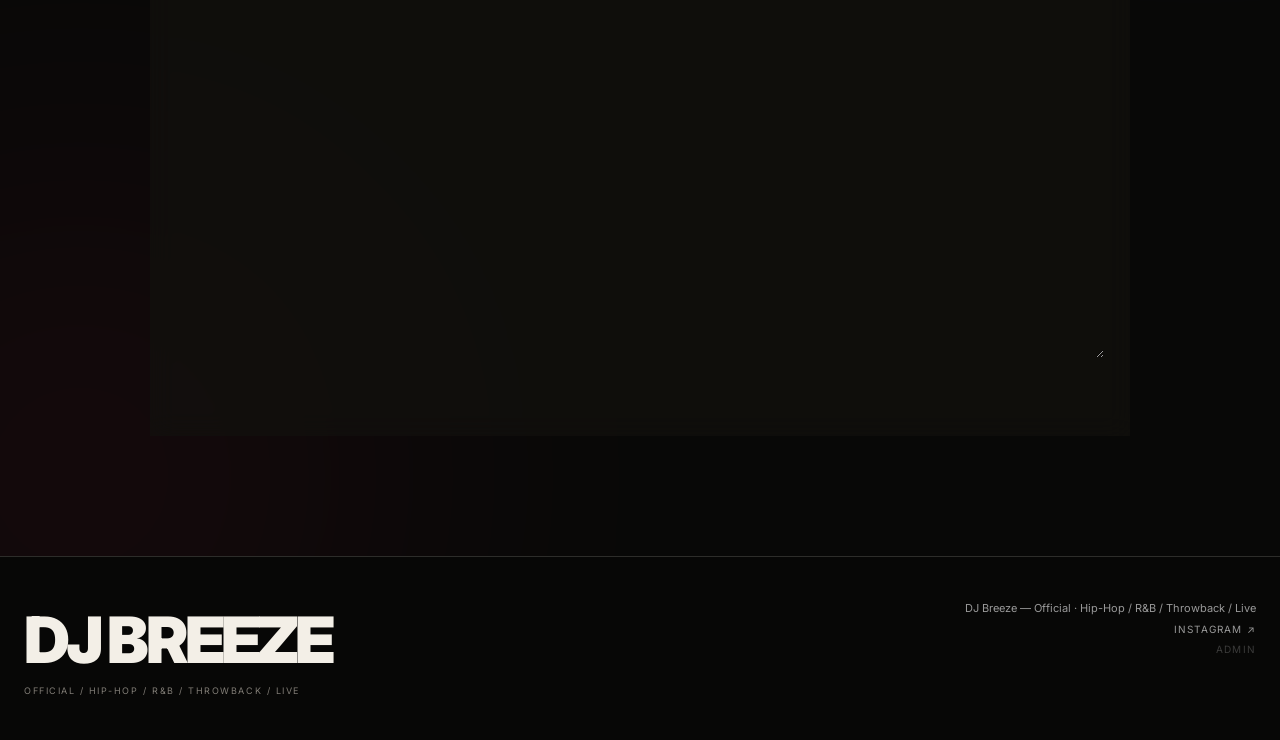
==== commit 768882b6: "Bump media CSS cache after archive spacing fix" ====
--- a/index.html
+++ b/index.html
@@ -7,7 +7,7 @@
   <meta name="description" content="DJ Breeze — Hip-Hop, R&B, Throwback & Live. Official website and bookings.">
   <title>DJ Breeze — Official</title>
   <link rel="stylesheet" href="css/noir-final.css?v=20260914-final">
-  <link rel="stylesheet" href="css/media-spacing-fix.css?v=20260914-3">
+  <link rel="stylesheet" href="css/media-spacing-fix.css?v=20260914-4">
 </head>
 <body>
   <div id="pageLoader" class="page-loader" aria-hidden="true"><span>DJ BREEZE</span></div>
--- a/css/media-spacing-fix.css
+++ b/css/media-spacing-fix.css
@@ -1,28 +1,35 @@
-/* DJ Breeze media framing — edge-to-edge cards, 2026-09-14 */
+/* DJ Breeze media framing — full artwork, edge-to-edge cards, 2026-09-14 */
 
 /* LIVE / GALLERY
-   Fill each card completely. No inner gutter/air. Rounded corners belong to the
-   outer card so the image itself fills the radius. */
-.gallery-card{
+   Important: never crop event artwork. Each image keeps its original aspect ratio,
+   while the card hugs the image edge-to-edge so there is no empty inner gutter. */
+.gallery-grid{
+  grid-auto-rows:auto !important;
+  align-items:start !important;
+}
+.gallery-card,
+.gallery-card.featured{
   position:relative;
+  height:auto !important;
+  grid-row:auto !important;
   background:#0d0d0c !important;
   border:1px solid rgba(255,255,255,.10);
   border-radius:16px;
   overflow:hidden !important;
   padding:0 !important;
+  align-self:start !important;
 }
-.gallery-card img{
+.gallery-card img,
+.gallery-card.featured img{
   width:100% !important;
-  height:100% !important;
-  object-fit:cover !important;
+  height:auto !important;
+  max-height:none !important;
+  aspect-ratio:auto !important;
+  object-fit:contain !important;
   object-position:center center !important;
   display:block;
   border-radius:inherit;
   transform:none !important;
-}
-/* Keep the artist portrait framed slightly higher. */
-.gallery-card.featured img{
-  object-position:center top !important;
 }
 .gallery-card:hover img{
   transform:none !important;
@@ -34,14 +41,23 @@
 }
 
 /* ARCHIVE
-   Flyer fills the full card width edge-to-edge. Copy stays underneath so it
-   never sits on top of flyer artwork. */
+   Keep every flyer full-width and full-height without cropping. More importantly,
+   archive grid items must NOT stretch to the height of the tallest card in the row. */
+.archive-grid{
+  align-items:start !important;
+}
 .archive-card{
   min-width:0;
+  width:100%;
+  height:auto !important;
+  align-self:start !important;
   overflow:hidden;
   border-radius:16px;
   background:#0d0d0c;
   border:1px solid rgba(255,255,255,.12);
+  display:flex !important;
+  flex-direction:column !important;
+  justify-content:flex-start !important;
 }
 .archive-image{
   aspect-ratio:auto !important;
@@ -50,13 +66,13 @@
   border:0 !important;
   border-radius:0 !important;
   padding:0 !important;
-  display:flex;
-  flex-direction:column;
-  gap:0;
+  display:block !important;
+  flex:0 0 auto !important;
 }
 .archive-image img{
   width:100% !important;
   height:auto !important;
+  max-height:none !important;
   aspect-ratio:auto !important;
   object-fit:contain !important;
   object-position:center center !important;
@@ -72,8 +88,9 @@
   position:static !important;
   inset:auto !important;
   min-width:0;
-  padding:14px 14px 12px !important;
+  padding:12px 14px 8px !important;
   background:#0d0d0c;
+  flex:0 0 auto !important;
 }
 .archive-overlay small{
   margin-bottom:7px !important;
@@ -84,12 +101,34 @@
   overflow-wrap:anywhere;
 }
 .archive-meta{
-  padding:0 14px 14px !important;
+  padding:0 14px 12px !important;
+  margin:0 !important;
   background:#0d0d0c;
+  flex:0 0 auto !important;
+}
+
+@media(max-width:1040px){
+  .gallery-grid{
+    grid-auto-rows:auto !important;
+    align-items:start !important;
+  }
+  .gallery-card,
+  .gallery-card.featured{
+    height:auto !important;
+    grid-row:auto !important;
+  }
+  .archive-grid{
+    align-items:start !important;
+  }
 }
 
 @media(max-width:680px){
-  .gallery-card{
+  .gallery-grid{
+    grid-auto-rows:auto !important;
+  }
+  .gallery-card,
+  .gallery-card.featured{
+    height:auto !important;
     border-radius:14px;
   }
   .gallery-card span{
@@ -104,9 +143,9 @@
     border-radius:13px 13px 0 0;
   }
   .archive-overlay{
-    padding:12px 12px 10px !important;
+    padding:10px 12px 7px !important;
   }
   .archive-meta{
-    padding:0 12px 12px !important;
+    padding:0 12px 10px !important;
   }
 }
